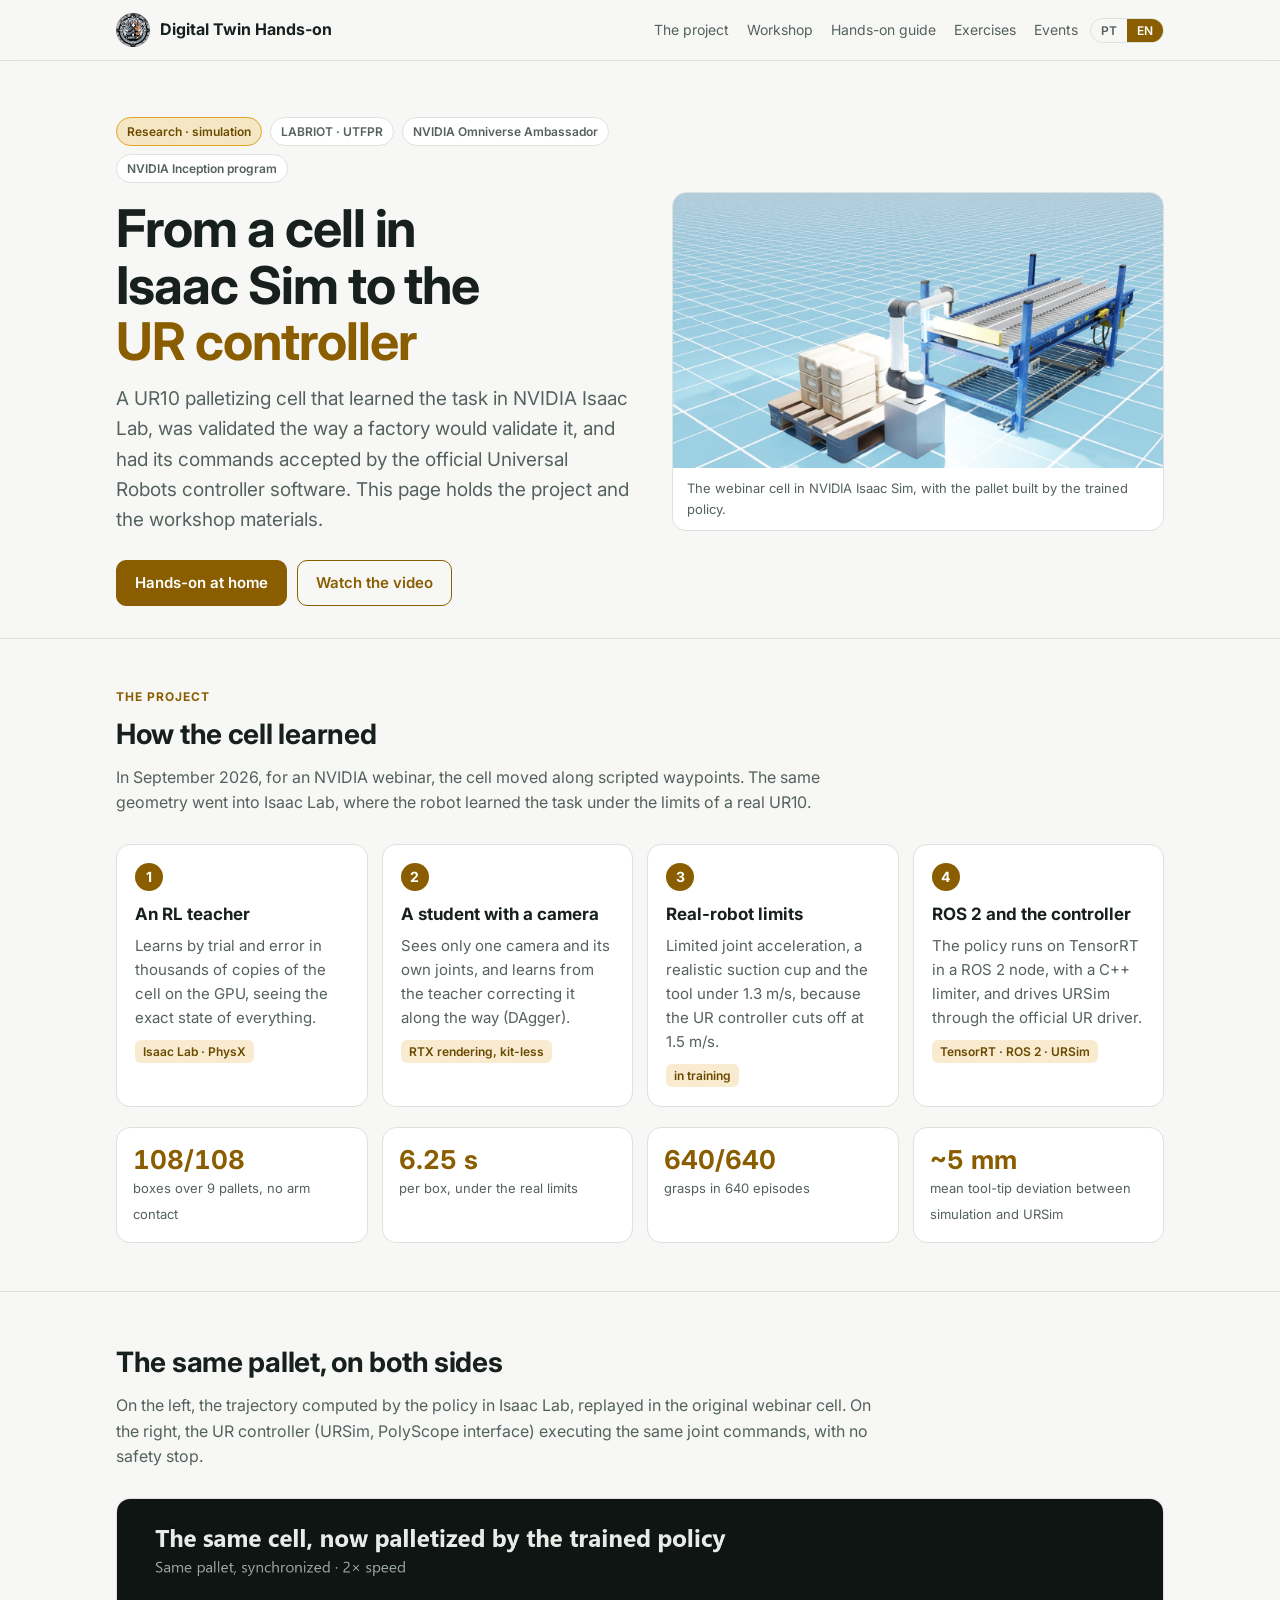
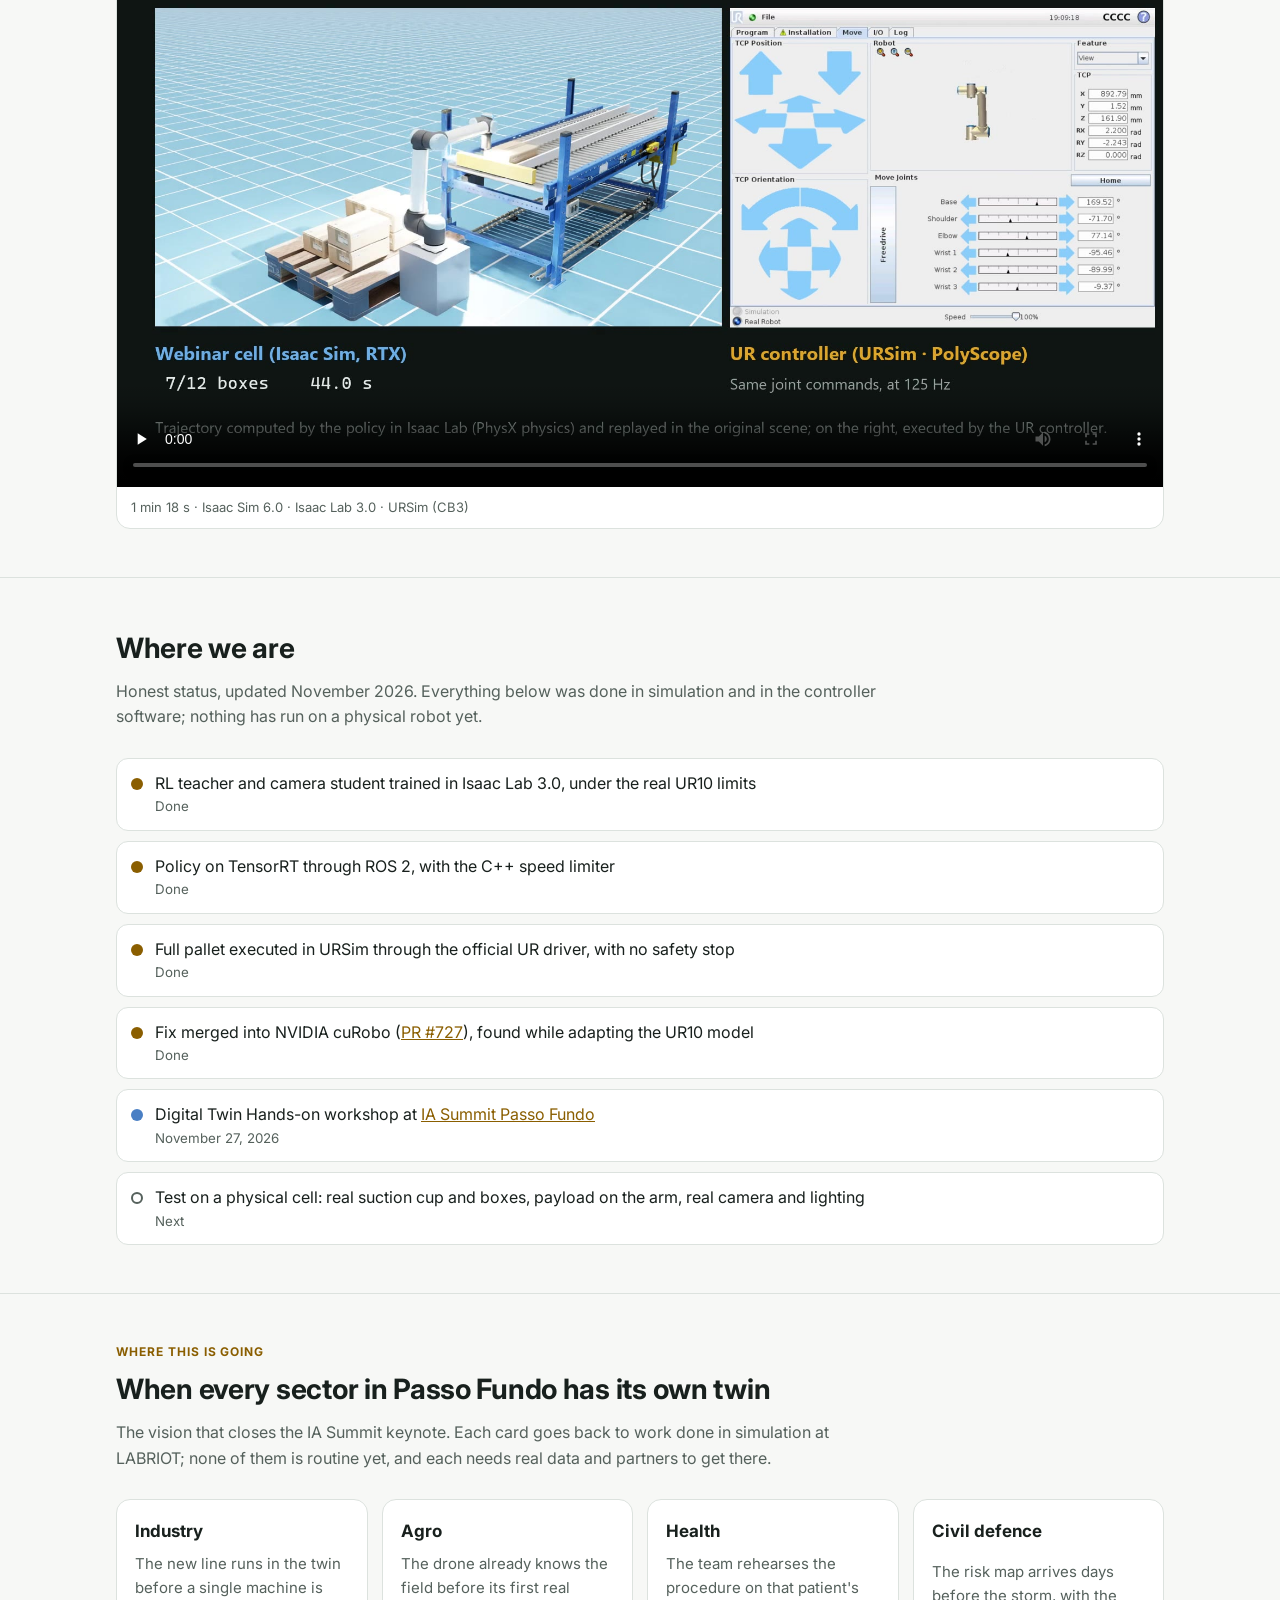
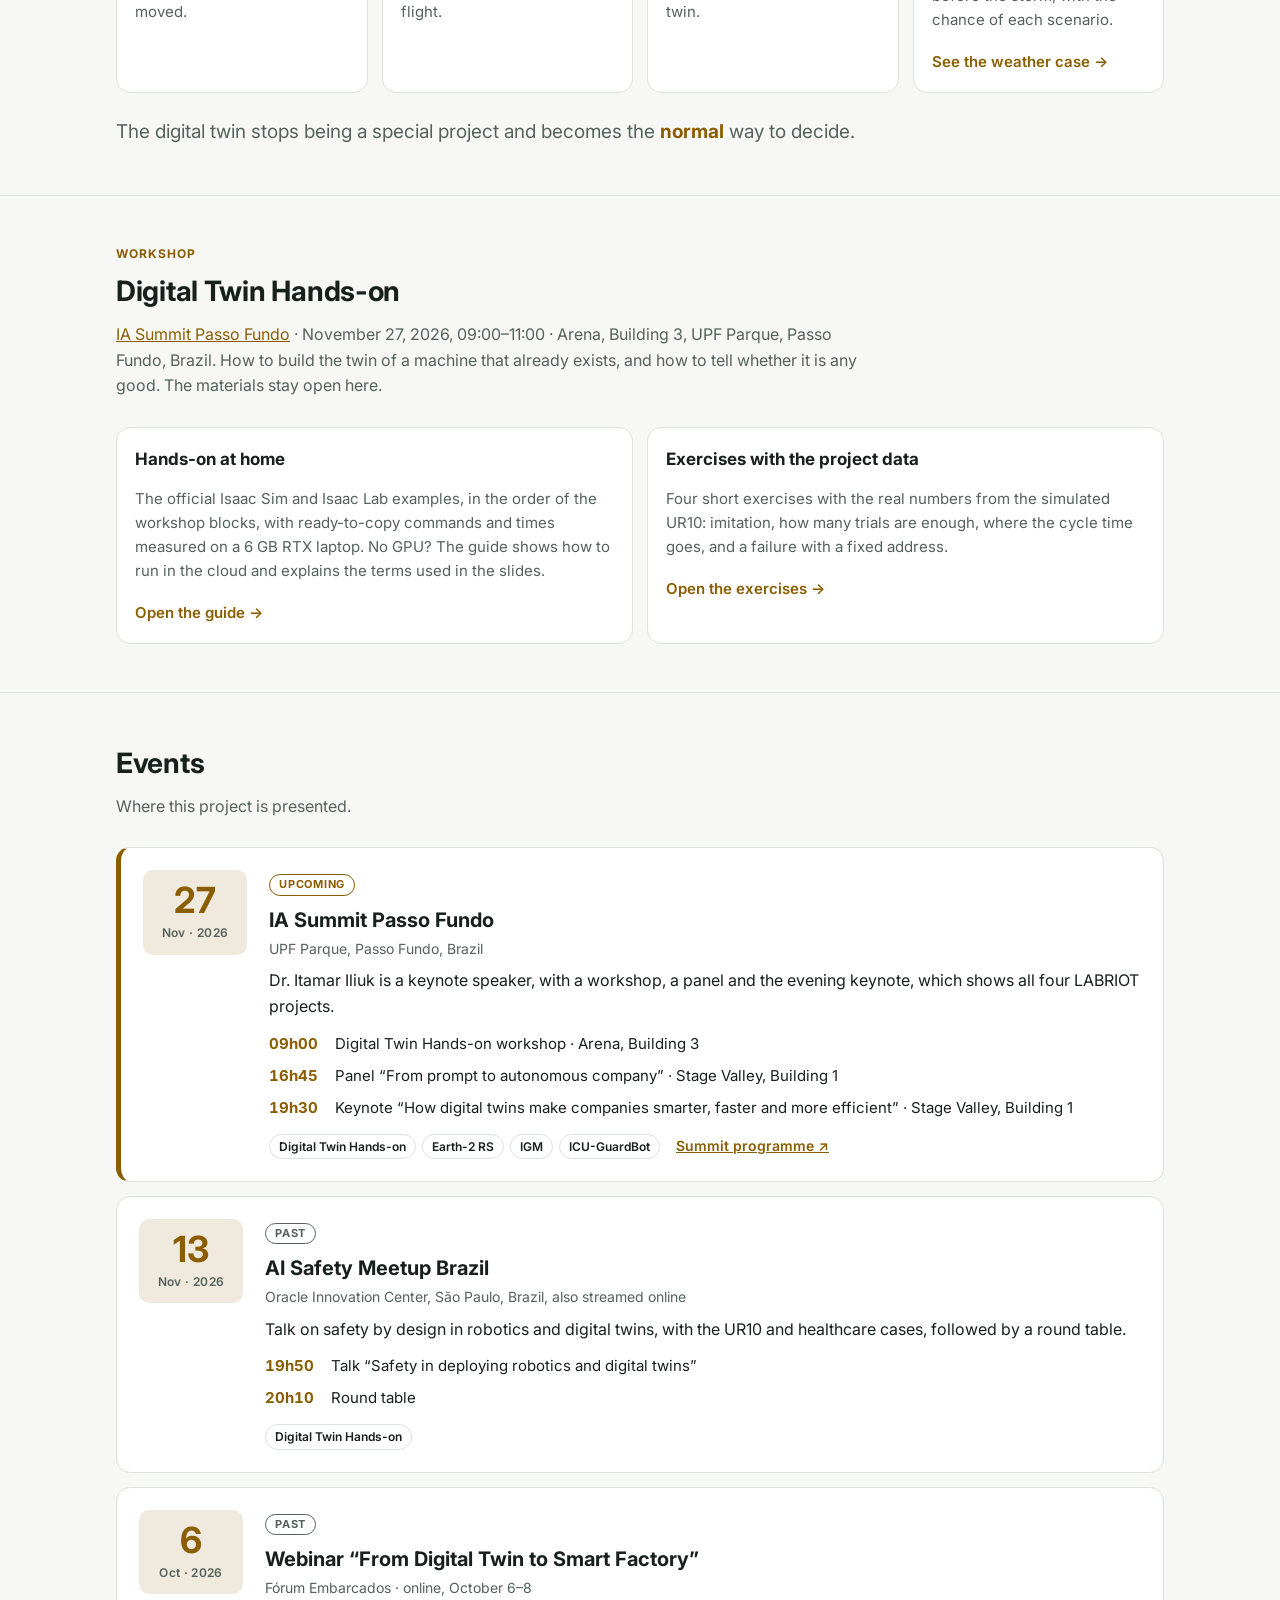
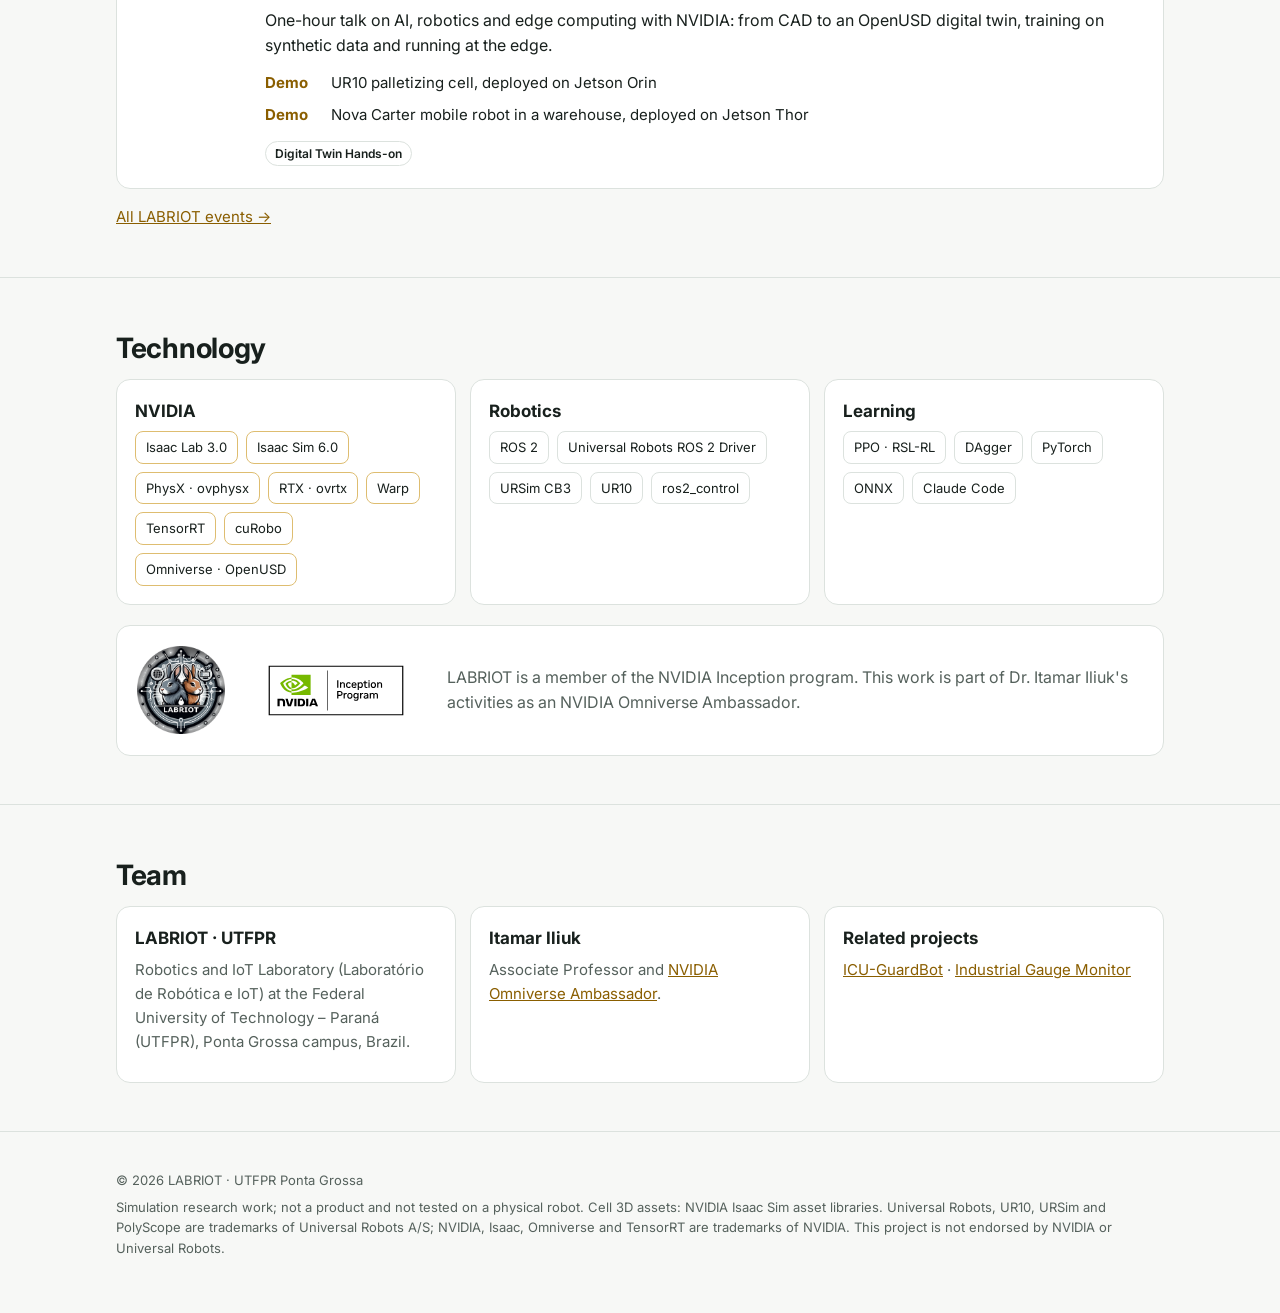
==== index.html @ 416b6664 "Eventos: webinar Fórum Embarcados (out) e AI Safety Meetup (13/11) no histórico Co-Authored-By: Clau" ====
<!doctype html>
<html lang="pt">
<head>
<meta charset="utf-8">
<meta name="viewport" content="width=device-width, initial-scale=1">
<title>Digital Twin Hands-on · LABRIOT</title>
<meta name="description" content="Digital Twin Hands-on: a UR10 palletizing cell that learned the task in NVIDIA Isaac Lab and was transferred to the Universal Robots controller (URSim). Workshop materials. LABRIOT, UTFPR, Brazil.">
<meta property="og:title" content="Digital Twin Hands-on · LABRIOT">
<meta property="og:description" content="From a cell in Isaac Sim to the UR controller: a palletizing policy trained in Isaac Lab, plus hands-on workshop materials.">
<meta property="og:image" content="assets/img/cell_isaac_sim.jpg">
<link rel="icon" href="assets/img/labriot-logo-64.png" type="image/png">
<link rel="preconnect" href="https://fonts.googleapis.com">
<link href="https://fonts.googleapis.com/css2?family=Inter:wght@400;500;600;700&family=JetBrains+Mono:wght@400;500&display=swap" rel="stylesheet">
<link rel="stylesheet" href="assets/site.css">
<script src="assets/site.js"></script>
</head>
<body>
<header class="top">
  <div class="wrap">
    <a class="brand" href="./"><img src="assets/img/labriot-logo-64.png" alt="">Digital Twin Hands-on</a>
    <nav class="links">
      <a href="#projeto"><span lang="pt">O projeto</span><span lang="en">The project</span></a>
      <a href="#workshop">Workshop</a>
      <a href="guia.html"><span lang="pt">Mão na massa</span><span lang="en">Hands-on guide</span></a>
      <a href="exercicios.html"><span lang="pt">Exercícios</span><span lang="en">Exercises</span></a>
      <a href="#eventos"><span lang="pt">Eventos</span><span lang="en">Events</span></a>
    </nav>
    <div class="lang" role="group" aria-label="Idioma / Language">
      <button type="button" data-set-lang="pt" aria-pressed="true">PT</button>
      <button type="button" data-set-lang="en" aria-pressed="false">EN</button>
    </div>
  </div>
</header>

<main>
<div class="hero"><div class="wrap grid">
  <div>
    <div class="badges">
      <span class="badge hl"><span lang="pt">Pesquisa · simulação</span><span lang="en">Research · simulation</span></span>
      <span class="badge">LABRIOT · UTFPR</span>
      <span class="badge">NVIDIA Omniverse Ambassador</span>
      <span class="badge">NVIDIA Inception program</span>
    </div>
    <h1><span lang="pt">Da célula no Isaac Sim ao <span class="hl">controlador da UR</span></span><span lang="en">From a cell in Isaac Sim to the <span class="hl">UR controller</span></span></h1>
    <p class="lede" lang="pt">Uma célula de paletização com um UR10 que aprendeu a tarefa no NVIDIA Isaac Lab, foi validada como uma fábrica validaria e teve os comandos aceitos pelo software oficial do controlador da Universal Robots. Aqui ficam o projeto e os materiais do workshop.</p>
    <p class="lede" lang="en">A UR10 palletizing cell that learned the task in NVIDIA Isaac Lab, was validated the way a factory would validate it, and had its commands accepted by the official Universal Robots controller software. This page holds the project and the workshop materials.</p>
    <div class="cta">
      <a class="btn primary" href="guia.html"><span lang="pt">Mão na massa em casa</span><span lang="en">Hands-on at home</span></a>
      <a class="btn ghost" href="#video"><span lang="pt">Ver o vídeo</span><span lang="en">Watch the video</span></a>
    </div>
  </div>
  <figure class="shot">
    <img src="assets/img/cell_isaac_sim.jpg" width="1280" height="720" alt="UR10 robot next to a roller conveyor, with a pallet of twelve stacked cardboard boxes, rendered in NVIDIA Isaac Sim">
    <figcaption><span lang="pt">A célula do webinar no NVIDIA Isaac Sim, com o palete montado pela política treinada.</span><span lang="en">The webinar cell in NVIDIA Isaac Sim, with the pallet built by the trained policy.</span></figcaption>
  </figure>
</div></div>

<section id="projeto"><div class="wrap">
  <p class="eyebrow"><span lang="pt">O projeto</span><span lang="en">The project</span></p>
  <h2><span lang="pt">Como a célula aprendeu</span><span lang="en">How the cell learned</span></h2>
  <p class="sub" lang="pt">Em setembro de 2026, para um webinar da NVIDIA, a célula se movia por pontos de passagem programados. A mesma geometria foi levada para o Isaac Lab, onde o robô passou a aprender a tarefa com os limites de um UR10 real.</p>
  <p class="sub" lang="en">In September 2026, for an NVIDIA webinar, the cell moved along scripted waypoints. The same geometry went into Isaac Lab, where the robot learned the task under the limits of a real UR10.</p>
  <div class="flow">
    <div class="step">
      <h3><span lang="pt">Um professor por reforço</span><span lang="en">An RL teacher</span></h3>
      <p lang="pt">Aprende por tentativa e erro em milhares de cópias da célula na GPU, vendo o estado exato de tudo.</p>
      <p lang="en">Learns by trial and error in thousands of copies of the cell on the GPU, seeing the exact state of everything.</p>
      <span class="where">Isaac Lab · PhysX</span>
    </div>
    <div class="step">
      <h3><span lang="pt">Um aluno com câmera</span><span lang="en">A student with a camera</span></h3>
      <p lang="pt">Vê só uma câmera e as próprias juntas, e aprende com o professor corrigindo-o no caminho (DAgger).</p>
      <p lang="en">Sees only one camera and its own joints, and learns from the teacher correcting it along the way (DAgger).</p>
      <span class="where"><span lang="pt">render RTX sem o Kit</span><span lang="en">RTX rendering, kit-less</span></span>
    </div>
    <div class="step">
      <h3><span lang="pt">Limites do robô real</span><span lang="en">Real-robot limits</span></h3>
      <p lang="pt">Aceleração das juntas limitada, ventosa realista e ferramenta abaixo de 1,3 m/s, porque o controlador da UR corta em 1,5 m/s.</p>
      <p lang="en">Limited joint acceleration, a realistic suction cup and the tool under 1.3 m/s, because the UR controller cuts off at 1.5 m/s.</p>
      <span class="where"><span lang="pt">no treino</span><span lang="en">in training</span></span>
    </div>
    <div class="step">
      <h3><span lang="pt">ROS 2 e o controlador</span><span lang="en">ROS 2 and the controller</span></h3>
      <p lang="pt">A política roda em TensorRT num nó ROS 2, com um limitador em C++, e comanda o URSim pelo driver oficial da UR.</p>
      <p lang="en">The policy runs on TensorRT in a ROS 2 node, with a C++ limiter, and drives URSim through the official UR driver.</p>
      <span class="where">TensorRT · ROS 2 · URSim</span>
    </div>
  </div>
  <div class="stats">
    <div class="stat"><b>108/108</b><span lang="pt">caixas em 9 paletes, sem contato do braço</span><span lang="en">boxes over 9 pallets, no arm contact</span></div>
    <div class="stat"><b><span lang="pt">6,25 s</span><span lang="en">6.25 s</span></b><span lang="pt">por caixa, com os limites reais</span><span lang="en">per box, under the real limits</span></div>
    <div class="stat"><b>640/640</b><span lang="pt">pegas em 640 episódios</span><span lang="en">grasps in 640 episodes</span></div>
    <div class="stat"><b>~5 mm</b><span lang="pt">desvio médio da ponta entre a simulação e o URSim</span><span lang="en">mean tool-tip deviation between simulation and URSim</span></div>
  </div>
</div></section>

<section id="video"><div class="wrap">
  <h2><span lang="pt">O mesmo palete, nos dois lados</span><span lang="en">The same pallet, on both sides</span></h2>
  <p class="sub" lang="pt">À esquerda, a trajetória calculada pela política no Isaac Lab, reproduzida na célula original do webinar. À direita, o controlador da UR (URSim, interface PolyScope) executando os mesmos comandos de junta, sem nenhuma parada de segurança.</p>
  <p class="sub" lang="en">On the left, the trajectory computed by the policy in Isaac Lab, replayed in the original webinar cell. On the right, the UR controller (URSim, PolyScope interface) executing the same joint commands, with no safety stop.</p>
  <figure class="shot" lang="pt">
    <video controls preload="none" playsinline poster="assets/img/poster_pt.jpg" width="1920" height="1080"><source src="assets/video/ur10_celula_ao_controlador_pt.mp4" type="video/mp4"></video>
    <figcaption>1 min 18 s · Isaac Sim 6.0 · Isaac Lab 3.0 · URSim (CB3)</figcaption>
  </figure>
  <figure class="shot" lang="en">
    <video controls preload="none" playsinline poster="assets/img/poster_en.jpg" width="1920" height="1080"><source src="assets/video/ur10_cell_to_controller_en.mp4" type="video/mp4"></video>
    <figcaption>1 min 18 s · Isaac Sim 6.0 · Isaac Lab 3.0 · URSim (CB3)</figcaption>
  </figure>
</div></section>

<section id="estado"><div class="wrap">
  <h2><span lang="pt">Onde estamos</span><span lang="en">Where we are</span></h2>
  <p class="sub" lang="pt">Estado real, atualizado em novembro de 2026. Tudo abaixo foi feito em simulação e no software do controlador; nada ainda rodou num robô físico.</p>
  <p class="sub" lang="en">Honest status, updated November 2026. Everything below was done in simulation and in the controller software; nothing has run on a physical robot yet.</p>
  <ul class="roadmap">
    <li class="done"><span class="dot"></span><div><span lang="pt">Professor por reforço e aluno com câmera treinados no Isaac Lab 3.0, com os limites do UR10 real</span><span lang="en">RL teacher and camera student trained in Isaac Lab 3.0, under the real UR10 limits</span><small lang="pt">Pronto</small><small lang="en">Done</small></div></li>
    <li class="done"><span class="dot"></span><div><span lang="pt">Política em TensorRT via ROS 2, com o limitador de velocidade em C++</span><span lang="en">Policy on TensorRT through ROS 2, with the C++ speed limiter</span><small lang="pt">Pronto</small><small lang="en">Done</small></div></li>
    <li class="done"><span class="dot"></span><div><span lang="pt">Palete inteiro executado no URSim pelo driver oficial da UR, sem parada de segurança</span><span lang="en">Full pallet executed in URSim through the official UR driver, with no safety stop</span><small lang="pt">Pronto</small><small lang="en">Done</small></div></li>
    <li class="done"><span class="dot"></span><div><span lang="pt">Correção aceita no NVIDIA cuRobo (<a href="https://github.com/NVlabs/curobo/pull/727">PR #727</a>), encontrada ao adaptar o modelo do UR10</span><span lang="en">Fix merged into NVIDIA cuRobo (<a href="https://github.com/NVlabs/curobo/pull/727">PR #727</a>), found while adapting the UR10 model</span><small lang="pt">Pronto</small><small lang="en">Done</small></div></li>
    <li class="doing"><span class="dot"></span><div><span lang="pt">Workshop Digital Twin Hands-on no <a href="https://iasummitpassofundo.com.br/programacao">IA Summit Passo Fundo</a></span><span lang="en">Digital Twin Hands-on workshop at <a href="https://iasummitpassofundo.com.br/programacao">IA Summit Passo Fundo</a></span><small lang="pt">27 de novembro de 2026</small><small lang="en">November 27, 2026</small></div></li>
    <li class="next"><span class="dot"></span><div><span lang="pt">Teste numa bancada física: ventosa e caixas reais, carga no braço, câmera e luz da célula</span><span lang="en">Test on a physical cell: real suction cup and boxes, payload on the arm, real camera and lighting</span><small lang="pt">Próximo</small><small lang="en">Next</small></div></li>
  </ul>
</div></section>

<section id="visao"><div class="wrap">
  <p class="eyebrow"><span lang="pt">Para onde isso vai</span><span lang="en">Where this is going</span></p>
  <h2><span lang="pt">Quando cada setor de Passo Fundo tiver o seu gêmeo</span><span lang="en">When every sector in Passo Fundo has its own twin</span></h2>
  <p class="sub" lang="pt">A visão que fecha a palestra do IA Summit. Cada cartão retoma um trabalho feito em simulação no LABRIOT; nenhum deles é rotina ainda, e cada um precisa de dados reais e de parceiros para chegar lá.</p>
  <p class="sub" lang="en">The vision that closes the IA Summit keynote. Each card goes back to work done in simulation at LABRIOT; none of them is routine yet, and each needs real data and partners to get there.</p>
  <div class="cards four">
    <div class="card"><h3><span lang="pt">Indústria</span><span lang="en">Industry</span></h3><p lang="pt">A linha nova roda no gêmeo antes de mudar uma máquina de lugar.</p><p lang="en">The new line runs in the twin before a single machine is moved.</p></div>
    <div class="card"><h3>Agro</h3><p lang="pt">O drone já conhece o talhão antes do primeiro voo de verdade.</p><p lang="en">The drone already knows the field before its first real flight.</p></div>
    <div class="card"><h3><span lang="pt">Saúde</span><span lang="en">Health</span></h3><p lang="pt">A equipe ensaia o procedimento no gêmeo daquele paciente.</p><p lang="en">The team rehearses the procedure on that patient's twin.</p></div>
    <a class="card" href="https://itamariliuk.github.io/earth2-rs-eventos-severos/"><h3><span lang="pt">Defesa Civil</span><span lang="en">Civil defence</span></h3><p lang="pt">O mapa de risco chega dias antes do temporal, com a chance de cada cenário.</p><p lang="en">The risk map arrives days before the storm, with the chance of each scenario.</p><span class="go"><span lang="pt">Ver o caso do clima →</span><span lang="en">See the weather case →</span></span></a>
  </div>
  <p class="lede" style="margin:24px 0 0" lang="pt">O gêmeo digital deixa de ser projeto especial e vira a forma <b style="color:var(--brand)">normal</b> de decidir.</p>
  <p class="lede" style="margin:24px 0 0" lang="en">The digital twin stops being a special project and becomes the <b style="color:var(--brand)">normal</b> way to decide.</p>
</div></section>

<section id="workshop"><div class="wrap">
  <p class="eyebrow">Workshop</p>
  <h2>Digital Twin Hands-on</h2>
  <p class="sub" lang="pt"><a href="https://iasummitpassofundo.com.br/programacao">IA Summit Passo Fundo</a> · 27 de novembro de 2026, 09h00–11h00 · Arena, Prédio 3, UPF Parque, Passo Fundo (RS). Como se constrói o gêmeo de uma máquina que já existe, e como saber se ele presta. Os materiais ficam abertos aqui.</p>
  <p class="sub" lang="en"><a href="https://iasummitpassofundo.com.br/programacao">IA Summit Passo Fundo</a> · November 27, 2026, 09:00–11:00 · Arena, Building 3, UPF Parque, Passo Fundo, Brazil. How to build the twin of a machine that already exists, and how to tell whether it is any good. The materials stay open here.</p>
  <div class="cards two">
    <a class="card" href="guia.html">
      <h3><span lang="pt">Mão na massa em casa</span><span lang="en">Hands-on at home</span></h3>
      <p lang="pt">Os exemplos oficiais do Isaac Sim e do Isaac Lab, na ordem dos blocos do workshop, com comandos prontos e tempos medidos numa RTX de 6 GB. Sem GPU? O guia mostra como rodar na nuvem e explica os termos que aparecem nos slides.</p>
      <p lang="en">The official Isaac Sim and Isaac Lab examples, in the order of the workshop blocks, with ready-to-copy commands and times measured on a 6 GB RTX laptop. No GPU? The guide shows how to run in the cloud and explains the terms used in the slides.</p>
      <span class="go"><span lang="pt">Abrir o guia →</span><span lang="en">Open the guide →</span></span>
    </a>
    <a class="card" href="exercicios.html">
      <h3><span lang="pt">Exercícios com os dados do projeto</span><span lang="en">Exercises with the project data</span></h3>
      <p lang="pt">Quatro exercícios curtos com os números reais do UR10 simulado: imitação, quantos ensaios bastam, onde vai o tempo do ciclo e uma falha com endereço fixo.</p>
      <p lang="en">Four short exercises with the real numbers from the simulated UR10: imitation, how many trials are enough, where the cycle time goes, and a failure with a fixed address.</p>
      <span class="go"><span lang="pt">Abrir os exercícios →</span><span lang="en">Open the exercises →</span></span>
    </a>
  </div>
</div></section>

<!-- eventos:inicio -->
<section id="eventos"><div class="wrap">
  <h2><span lang="pt">Eventos</span><span lang="en">Events</span></h2>
  <p class="sub" lang="pt">Onde este projeto é apresentado.</p><p class="sub" lang="en">Where this project is presented.</p>
  <ul class="eventos">
    <li class="ev proximo" id="ia-summit-pf-2026"><div class="data"><span class="d">27</span><span class="m" lang="pt">nov · 2026</span><span class="m" lang="en">Nov · 2026</span></div><div><span class="st"><span lang="pt">Próximo</span><span lang="en">Upcoming</span></span><h3><span lang="pt">IA Summit Passo Fundo</span><span lang="en">IA Summit Passo Fundo</span></h3><p class="local" lang="pt">UPF Parque, Passo Fundo (RS)</p><p class="local" lang="en">UPF Parque, Passo Fundo, Brazil</p><p class="resumo" lang="pt">A Dra. Itamar Iliuk é palestrante principal, com um workshop, um painel e a palestra da noite, que mostra os quatro projetos do LABRIOT.</p><p class="resumo" lang="en">Dr. Itamar Iliuk is a keynote speaker, with a workshop, a panel and the evening keynote, which shows all four LABRIOT projects.</p><ul class="itens"><li><span class="h">09h00</span><span lang="pt">Workshop Digital Twin Hands-on · Arena, Prédio 3</span><span lang="en">Digital Twin Hands-on workshop · Arena, Building 3</span></li><li><span class="h">16h45</span><span lang="pt">Painel “Do prompt à empresa autônoma” · Stage Valley, Prédio 1</span><span lang="en">Panel “From prompt to autonomous company” · Stage Valley, Building 1</span></li><li><span class="h">19h30</span><span lang="pt">Palestra principal “Como gêmeos digitais criam empresas mais inteligentes, rápidas e eficientes” · Stage Valley, Prédio 1</span><span lang="en">Keynote “How digital twins make companies smarter, faster and more efficient” · Stage Valley, Building 1</span></li></ul><div class="rodape"><span class="proj"><a href="https://itamariliuk.github.io/digital-twin-hands-on/">Digital Twin Hands-on</a><a href="https://itamariliuk.github.io/earth2-rs-eventos-severos/">Earth-2 RS</a><a href="https://itamariliuk.github.io/igm/">IGM</a><a href="https://itamariliuk.github.io/icu-guardbot/">ICU-GuardBot</a></span><a href="https://iasummitpassofundo.com.br/programacao"><span lang="pt">Programação do Summit</span><span lang="en">Summit programme</span> ↗</a></div></div></li>
    <li class="ev realizado" id="ai-safety-oracle-2026"><div class="data"><span class="d">13</span><span class="m" lang="pt">nov · 2026</span><span class="m" lang="en">Nov · 2026</span></div><div><span class="st"><span lang="pt">Realizado</span><span lang="en">Past</span></span><h3><span lang="pt">AI Safety Meetup Brazil</span><span lang="en">AI Safety Meetup Brazil</span></h3><p class="local" lang="pt">Oracle Innovation Center, São Paulo (SP), com transmissão online</p><p class="local" lang="en">Oracle Innovation Center, São Paulo, Brazil, also streamed online</p><p class="resumo" lang="pt">Palestra sobre segurança por construção em robótica e gêmeos digitais, com os casos do UR10 e da saúde, seguida de mesa-redonda.</p><p class="resumo" lang="en">Talk on safety by design in robotics and digital twins, with the UR10 and healthcare cases, followed by a round table.</p><ul class="itens"><li><span class="h">19h50</span><span lang="pt">Palestra “Segurança na implementação de robótica e digital twins”</span><span lang="en">Talk “Safety in deploying robotics and digital twins”</span></li><li><span class="h">20h10</span><span lang="pt">Mesa-redonda</span><span lang="en">Round table</span></li></ul><div class="rodape"><span class="proj"><a href="https://itamariliuk.github.io/digital-twin-hands-on/">Digital Twin Hands-on</a></span></div></div></li>
    <li class="ev realizado" id="webinar-embarcados-2026"><div class="data"><span class="d">6</span><span class="m" lang="pt">out · 2026</span><span class="m" lang="en">Oct · 2026</span></div><div><span class="st"><span lang="pt">Realizado</span><span lang="en">Past</span></span><h3><span lang="pt">Webinar “Do Gêmeo Digital à Fábrica Inteligente”</span><span lang="en">Webinar “From Digital Twin to Smart Factory”</span></h3><p class="local" lang="pt">Fórum Embarcados · online, de 6 a 8 de outubro</p><p class="local" lang="en">Fórum Embarcados · online, October 6–8</p><p class="resumo" lang="pt">Palestra de uma hora sobre IA, robótica e edge computing com NVIDIA: do CAD ao gêmeo digital em OpenUSD, treino com dados sintéticos e execução na borda.</p><p class="resumo" lang="en">One-hour talk on AI, robotics and edge computing with NVIDIA: from CAD to an OpenUSD digital twin, training on synthetic data and running at the edge.</p><ul class="itens"><li><span class="h">Demo</span><span lang="pt">Célula de paletização com UR10, fechando em Jetson Orin</span><span lang="en">UR10 palletizing cell, deployed on Jetson Orin</span></li><li><span class="h">Demo</span><span lang="pt">Robô móvel Nova Carter em armazém, fechando em Jetson Thor</span><span lang="en">Nova Carter mobile robot in a warehouse, deployed on Jetson Thor</span></li></ul><div class="rodape"><span class="proj"><a href="https://itamariliuk.github.io/digital-twin-hands-on/">Digital Twin Hands-on</a></span></div></div></li>
  </ul>
  <p class="eventos-todos"><a href="https://itamariliuk.github.io/#eventos"><span lang="pt">Todas as participações do LABRIOT →</span><span lang="en">All LABRIOT events →</span></a></p>
</div></section>
<!-- eventos:fim -->

<section id="tech"><div class="wrap">
  <h2><span lang="pt">Tecnologia</span><span lang="en">Technology</span></h2>
  <div class="cards">
    <div class="card">
      <h3>NVIDIA</h3>
      <div class="tags"><span class="tag nv">Isaac Lab 3.0</span><span class="tag nv">Isaac Sim 6.0</span><span class="tag nv">PhysX · ovphysx</span><span class="tag nv">RTX · ovrtx</span><span class="tag nv">Warp</span><span class="tag nv">TensorRT</span><span class="tag nv">cuRobo</span><span class="tag nv">Omniverse · OpenUSD</span></div>
    </div>
    <div class="card">
      <h3><span lang="pt">Robótica</span><span lang="en">Robotics</span></h3>
      <div class="tags"><span class="tag">ROS 2</span><span class="tag">Universal Robots ROS 2 Driver</span><span class="tag">URSim CB3</span><span class="tag">UR10</span><span class="tag">ros2_control</span></div>
    </div>
    <div class="card">
      <h3><span lang="pt">Aprendizado</span><span lang="en">Learning</span></h3>
      <div class="tags"><span class="tag">PPO · RSL-RL</span><span class="tag">DAgger</span><span class="tag">PyTorch</span><span class="tag">ONNX</span><span class="tag">Claude Code</span></div>
    </div>
  </div>
  <div class="inception" style="margin-top:20px">
    <div class="logo-box"><img src="assets/img/labriot-logo-512.png" width="512" height="512" alt="LABRIOT logo"></div>
    <div class="badge-box"><img src="assets/img/nvidia-inception-program-badge-rgb-for-screen.svg" width="501" height="217" alt="NVIDIA Inception Program"></div>
    <p lang="pt">O LABRIOT é membro do NVIDIA Inception program. Este trabalho faz parte das atividades da Dra. Itamar Iliuk como NVIDIA Omniverse Ambassador.</p>
    <p lang="en">LABRIOT is a member of the NVIDIA Inception program. This work is part of Dr. Itamar Iliuk's activities as an NVIDIA Omniverse Ambassador.</p>
  </div>
</div></section>

<section id="equipe"><div class="wrap">
  <h2><span lang="pt">Equipe</span><span lang="en">Team</span></h2>
  <div class="cards">
    <div class="card">
      <h3>LABRIOT · UTFPR</h3>
      <p lang="pt">Laboratório de Robótica e IoT da Universidade Tecnológica Federal do Paraná (UTFPR), câmpus Ponta Grossa.</p>
      <p lang="en">Robotics and IoT Laboratory (Laboratório de Robótica e IoT) at the Federal University of Technology – Paraná (UTFPR), Ponta Grossa campus, Brazil.</p>
    </div>
    <div class="card">
      <h3>Itamar Iliuk</h3>
      <p lang="pt">Professora Associada e <a href="https://developer.nvidia.com/omniverse/community#ix7qxf">NVIDIA Omniverse Ambassador</a>.</p>
      <p lang="en">Associate Professor and <a href="https://developer.nvidia.com/omniverse/community#ix7qxf">NVIDIA Omniverse Ambassador</a>.</p>
    </div>
    <div class="card">
      <h3><span lang="pt">Projetos relacionados</span><span lang="en">Related projects</span></h3>
      <p><a href="https://itamariliuk.github.io/icu-guardbot/">ICU-GuardBot</a> · <a href="https://itamariliuk.github.io/igm/">Industrial Gauge Monitor</a></p>
    </div>
  </div>
</div></section>
</main>

<footer><div class="wrap">
  <p>© 2026 LABRIOT · UTFPR Ponta Grossa</p>
  <p lang="pt">Trabalho de pesquisa em simulação; não é um produto nem foi testado num robô físico. Ativos 3D da célula: bibliotecas de ativos do NVIDIA Isaac Sim. Universal Robots, UR10, URSim e PolyScope são marcas da Universal Robots A/S; NVIDIA, Isaac, Omniverse e TensorRT são marcas da NVIDIA. Este projeto não é endossado pela NVIDIA nem pela Universal Robots.</p>
  <p lang="en">Simulation research work; not a product and not tested on a physical robot. Cell 3D assets: NVIDIA Isaac Sim asset libraries. Universal Robots, UR10, URSim and PolyScope are trademarks of Universal Robots A/S; NVIDIA, Isaac, Omniverse and TensorRT are trademarks of NVIDIA. This project is not endorsed by NVIDIA or Universal Robots.</p>
</div></footer>
</body>
</html>
---- assets/site.css ----
/* Digital Twin Hands-on · LABRIOT — mesmo sistema das páginas do ICU-GuardBot e do IGM, com a cor do workshop (âmbar). */
:root{
  --brand:#8A5E00; --brand-deep:#6B4900; --accent:#E0A526; --on-brand:#FFFFFF;
  --bg:#F7F8F6; --surface:#FFFFFF; --text:#18201D; --muted:#55615C; --line:#DCE2DE;
  --code-bg:#ECEFEC; --blue:#2A5A99; --blue-fill:#4A7FC4; --blue-soft:#DFE8F4; --gray-fill:#9AA6A0;
  --green:#2F7A4A; --red:#B4462E; --amber-fill:#E0A526; --amber-soft:#F6E7C4;
  --warn-bg:#FDEDE8; --warn-line:#E3A08F; --warn-text:#6B2414;
  --radius:14px; --maxw:1080px;
}
@media (prefers-color-scheme: dark){
  :root:not([data-theme="light"]){
    --bg:#111614; --surface:#1A211E; --text:#E6EBE8; --muted:#9AA8A2; --line:#2E3833;
    --brand:#E0A526; --brand-deep:#F0C35A; --accent:#F0C35A; --on-brand:#1B1606;
    --code-bg:#0C110F; --blue:#8FB5EA; --blue-fill:#5E8FD0; --blue-soft:#1F2C3D; --gray-fill:#6C7973;
    --green:#7CC495; --red:#E38B74; --amber-fill:#D89D22; --amber-soft:#3A2F17;
    --warn-bg:#3B211B; --warn-line:#8A4A3A; --warn-text:#F3C3B5; color-scheme:dark;
  }
}
:root[data-theme="dark"]{
  --bg:#111614; --surface:#1A211E; --text:#E6EBE8; --muted:#9AA8A2; --line:#2E3833;
  --brand:#E0A526; --brand-deep:#F0C35A; --accent:#F0C35A; --on-brand:#1B1606;
  --code-bg:#0C110F; --blue:#8FB5EA; --blue-fill:#5E8FD0; --blue-soft:#1F2C3D; --gray-fill:#6C7973;
  --green:#7CC495; --red:#E38B74; --amber-fill:#D89D22; --amber-soft:#3A2F17;
  --warn-bg:#3B211B; --warn-line:#8A4A3A; --warn-text:#F3C3B5; color-scheme:dark;
}
*{box-sizing:border-box}
html{scroll-behavior:smooth;scroll-padding-top:72px}
body{margin:0;background:var(--bg);color:var(--text);font:16px/1.6 Inter,system-ui,-apple-system,"Segoe UI",sans-serif}
img,video{max-width:100%;height:auto;display:block}
a{color:var(--brand)}
code,.mono{font-family:"JetBrains Mono",Consolas,ui-monospace,monospace}
code{font-size:.86em;background:var(--code-bg);padding:1px 5px;border-radius:4px;overflow-wrap:anywhere}
.wrap{max-width:var(--maxw);margin:0 auto;padding:0 16px}
html[lang="en"] [lang="pt"], html[lang="pt"] [lang="en"]{display:none!important}

header.top{position:sticky;top:0;z-index:10;background:color-mix(in srgb,var(--bg) 88%,transparent);backdrop-filter:blur(8px);border-bottom:1px solid var(--line)}
header.top .wrap{display:flex;align-items:center;gap:12px;height:60px}
.brand{display:flex;align-items:center;gap:10px;font-weight:700;text-decoration:none;color:var(--text);white-space:nowrap}
.brand img{width:34px;height:34px}
nav.links{margin-left:auto;display:flex;gap:18px;font-size:14px}
nav.links a{color:var(--muted);text-decoration:none}
nav.links a:hover,nav.links a[aria-current="page"]{color:var(--text)}
.lang{display:flex;border:1px solid var(--line);border-radius:999px;overflow:hidden;flex:none}
.lang button{border:0;background:transparent;color:var(--muted);padding:4px 10px;font:600 12px Inter,sans-serif;cursor:pointer}
.lang button[aria-pressed="true"]{background:var(--brand);color:var(--on-brand)}
@media (max-width:820px){nav.links{display:none}.lang{margin-left:auto}}
.subnav{display:none}
@media (max-width:820px){.subnav{display:flex;gap:8px;flex-wrap:wrap;padding:12px 0 0}
  .subnav a{font-size:14px;padding:5px 12px;border:1px solid var(--line);border-radius:999px;text-decoration:none;color:var(--text);background:var(--surface)}}

.hero{padding:56px 0 32px}
.hero .grid{display:grid;grid-template-columns:1.05fr 1fr;gap:40px;align-items:center}
@media (max-width:860px){.hero .grid{grid-template-columns:1fr}}
.badges{display:flex;flex-wrap:wrap;gap:8px;margin-bottom:18px}
.badge{font-size:12px;font-weight:600;padding:4px 10px;border-radius:999px;border:1px solid var(--line);color:var(--muted);background:var(--surface)}
.badge.hl{border-color:var(--accent);color:var(--brand-deep);background:var(--amber-soft)}
h1{font-size:clamp(34px,5vw,52px);line-height:1.08;margin:0 0 14px;letter-spacing:-.02em;text-wrap:balance}
h1 .hl{color:var(--brand)}
.lede{font-size:19px;color:var(--muted);margin:0 0 24px;max-width:62ch}
.cta{display:flex;flex-wrap:wrap;gap:10px}
.btn{display:inline-block;padding:10px 18px;border-radius:10px;font-weight:600;text-decoration:none;border:1px solid var(--brand);font-size:15px;cursor:pointer;font-family:inherit}
.btn.primary{background:var(--brand);color:var(--on-brand)}
.btn.ghost{color:var(--brand);background:transparent}
.shot{border-radius:var(--radius);overflow:hidden;border:1px solid var(--line);background:var(--surface);margin:0}
.shot figcaption{font-size:13px;color:var(--muted);padding:10px 14px}

section{padding:48px 0;border-top:1px solid var(--line)}
h2{font-size:28px;margin:0 0 8px;letter-spacing:-.01em;text-wrap:balance}
h3{text-wrap:balance}
.sub{color:var(--muted);margin:0 0 28px;max-width:760px}
.eyebrow{font-size:12px;font-weight:700;letter-spacing:.08em;text-transform:uppercase;color:var(--brand);margin:0 0 6px}

.flow{display:grid;grid-template-columns:repeat(4,1fr);gap:14px;counter-reset:s}
@media (max-width:900px){.flow{grid-template-columns:1fr 1fr}}
@media (max-width:520px){.flow{grid-template-columns:1fr}}
.step{background:var(--surface);border:1px solid var(--line);border-radius:var(--radius);padding:18px}
.step::before{counter-increment:s;content:counter(s);display:inline-grid;place-items:center;width:28px;height:28px;border-radius:50%;background:var(--brand);color:var(--on-brand);font-weight:700;font-size:14px;margin-bottom:10px}
.step h3{margin:0 0 6px;font-size:17px}
.step p{margin:0;color:var(--muted);font-size:15px}
.where{display:inline-block;margin-top:10px;font-size:12px;font-weight:600;color:var(--brand-deep);background:color-mix(in srgb,var(--accent) 22%,transparent);padding:2px 8px;border-radius:6px}

.cards{display:grid;grid-template-columns:repeat(3,1fr);gap:14px}
.cards.two{grid-template-columns:repeat(2,1fr)}
.cards.four{grid-template-columns:repeat(4,1fr)}
@media (max-width:960px){.cards.four{grid-template-columns:repeat(2,1fr)}}
@media (max-width:860px){.cards,.cards.two{grid-template-columns:1fr}}
@media (max-width:520px){.cards.four{grid-template-columns:1fr}}
.card{background:var(--surface);border:1px solid var(--line);border-radius:var(--radius);padding:18px;min-width:0}
.card h3{margin:0 0 6px;font-size:17px}
.card p,.card li{color:var(--muted);font-size:15px}
.card p{margin:0 0 10px}
.card ul{margin:0;padding-left:18px}
a.card{text-decoration:none;color:inherit;display:grid;gap:8px;align-content:start;transition:border-color .15s}
a.card:hover{border-color:var(--brand)}
a.card .go{color:var(--brand);font-weight:600;font-size:15px}

.stats{display:grid;grid-template-columns:repeat(4,1fr);gap:14px;margin-top:20px}
@media (max-width:760px){.stats{grid-template-columns:1fr 1fr}}
.stat{background:var(--surface);border:1px solid var(--line);border-radius:var(--radius);padding:16px}
.stat b{display:block;font-size:26px;color:var(--brand);line-height:1.2;font-variant-numeric:tabular-nums}
.stat span{font-size:13px;color:var(--muted)}
.stat b span{font-size:inherit;color:inherit}

.roadmap{list-style:none;margin:0;padding:0;display:grid;gap:10px}
.roadmap li{display:flex;gap:12px;align-items:flex-start;background:var(--surface);border:1px solid var(--line);border-radius:12px;padding:12px 14px}
.dot{flex:none;width:12px;height:12px;border-radius:50%;margin-top:7px}
.done .dot{background:var(--brand)} .doing .dot{background:var(--blue-fill)} .next .dot{background:transparent;border:2px solid var(--muted)}
.roadmap small{display:block;color:var(--muted)}

.tags{display:flex;flex-wrap:wrap;gap:8px}
.tag{font-size:13px;padding:5px 10px;border-radius:8px;background:var(--surface);border:1px solid var(--line)}
.tag.nv{border-color:color-mix(in srgb,var(--accent) 60%,var(--line))}

.notice{background:var(--warn-bg);border:1px solid var(--warn-line);color:var(--warn-text);border-radius:var(--radius);padding:18px}
.notice h3{margin:0 0 6px}
.notice p{margin:0 0 8px}

footer{padding:32px 0 48px;border-top:1px solid var(--line);color:var(--muted);font-size:13px}
footer p{margin:6px 0}
.inception{display:flex;flex-wrap:wrap;align-items:center;gap:24px;background:var(--surface);border:1px solid var(--line);border-radius:var(--radius);padding:20px}
.inception .badge-box{flex:none;padding:12px;background:#fff;border-radius:8px}
.inception .badge-box img{width:150px}
.inception .logo-box img{width:88px;height:88px}
.inception p{margin:0;color:var(--muted);flex:1;min-width:220px}

/* comandos copiáveis */
.cmd{position:relative;background:var(--code-bg);border-radius:8px;padding:10px 74px 10px 12px;font:13px/1.55 "JetBrains Mono",Consolas,ui-monospace,monospace;color:var(--text);overflow-x:auto;white-space:pre}
.copiar{position:absolute;top:6px;right:6px;font:600 12px Inter,sans-serif;background:var(--surface);color:var(--text);border:1px solid var(--line);border-radius:6px;padding:3px 8px;cursor:pointer}
button:focus-visible,input:focus-visible,a:focus-visible{outline:2px solid var(--accent);outline-offset:2px}
[hidden]{display:none!important}

/* eventos:inicio */
.eventos{list-style:none;margin:0;padding:0;display:grid;gap:14px}
.ev{display:grid;grid-template-columns:104px 1fr;gap:22px;background:var(--surface);border:1px solid var(--line);border-radius:var(--radius);padding:22px}
.ev.proximo{border-left:5px solid var(--brand)}
.ev .data{display:flex;flex-direction:column;align-items:center;justify-content:center;background:color-mix(in srgb,var(--brand) 13%,transparent);border-radius:10px;padding:12px 6px;align-self:start;text-align:center}
.ev .d{font-size:36px;font-weight:700;line-height:1;color:var(--brand)}
.ev .m{font-size:12px;font-weight:600;color:var(--muted);margin-top:5px;letter-spacing:.03em}
.ev .st{display:inline-block;font-size:11px;font-weight:700;letter-spacing:.07em;text-transform:uppercase;color:var(--brand);border:1px solid currentColor;border-radius:999px;padding:1px 9px;margin-bottom:8px}
.ev.realizado .st{color:var(--muted)}
.ev h3{margin:0 0 2px;font-size:20px}
.ev .local{margin:0 0 8px;color:var(--muted);font-size:14px}
.ev .resumo{margin:0 0 12px}
.ev .itens{list-style:none;margin:0 0 14px;padding:0;display:grid;gap:8px}
.ev .itens li{display:grid;grid-template-columns:56px 1fr;gap:10px;font-size:15px}
.ev .itens .h{font-weight:700;font-variant-numeric:tabular-nums;color:var(--brand)}
.ev .rodape{display:flex;flex-wrap:wrap;gap:8px 16px;align-items:center;font-size:14px}
.ev .proj{display:flex;flex-wrap:wrap;gap:6px}
.ev .proj a{font-size:12px;font-weight:600;padding:2px 9px;border-radius:999px;border:1px solid var(--line);text-decoration:none;color:var(--text)}
.ev .rodape>a{font-weight:600}
.eventos-todos{margin:16px 0 0;font-size:15px}
@media (max-width:600px){.ev{grid-template-columns:1fr;gap:12px;padding:18px}.ev .data{flex-direction:row;gap:8px;align-items:baseline;justify-self:start;padding:8px 14px}.ev .d{font-size:28px}.ev .itens li{grid-template-columns:1fr;gap:0}}
/* eventos:fim */
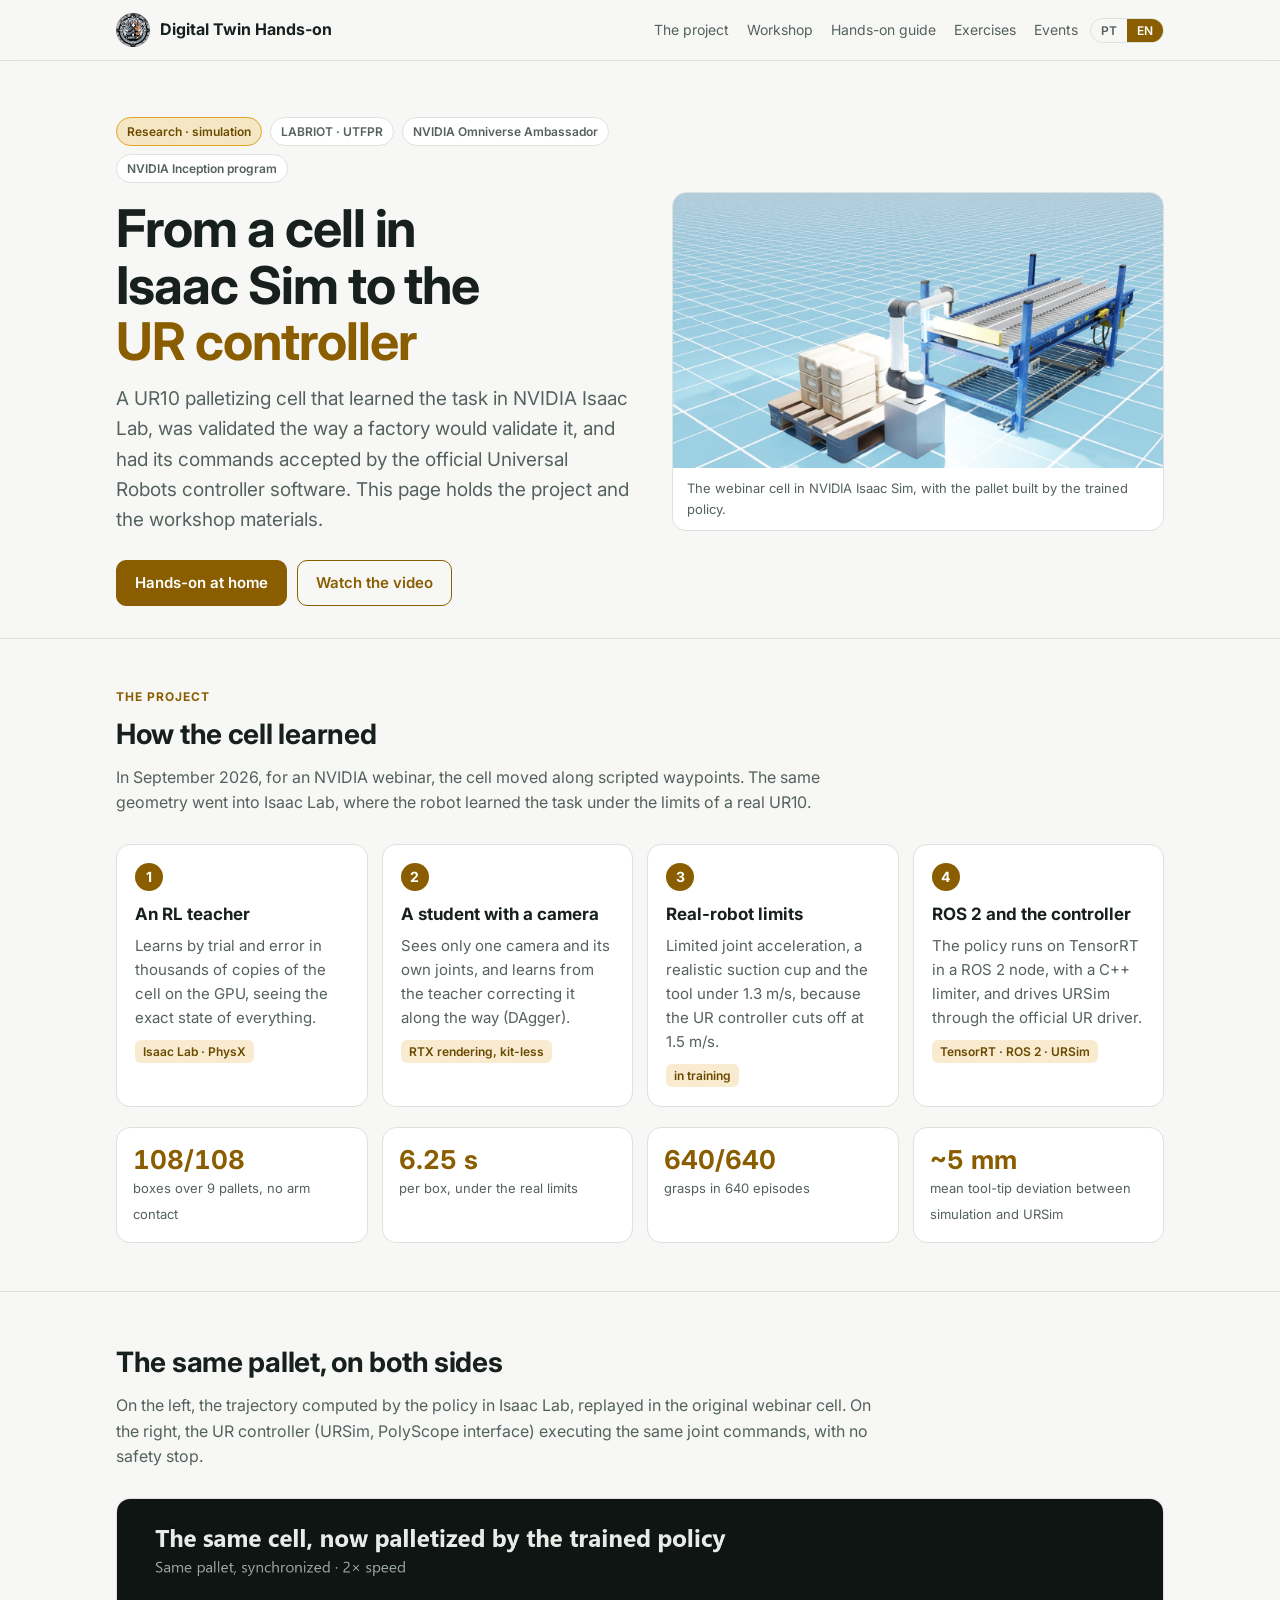
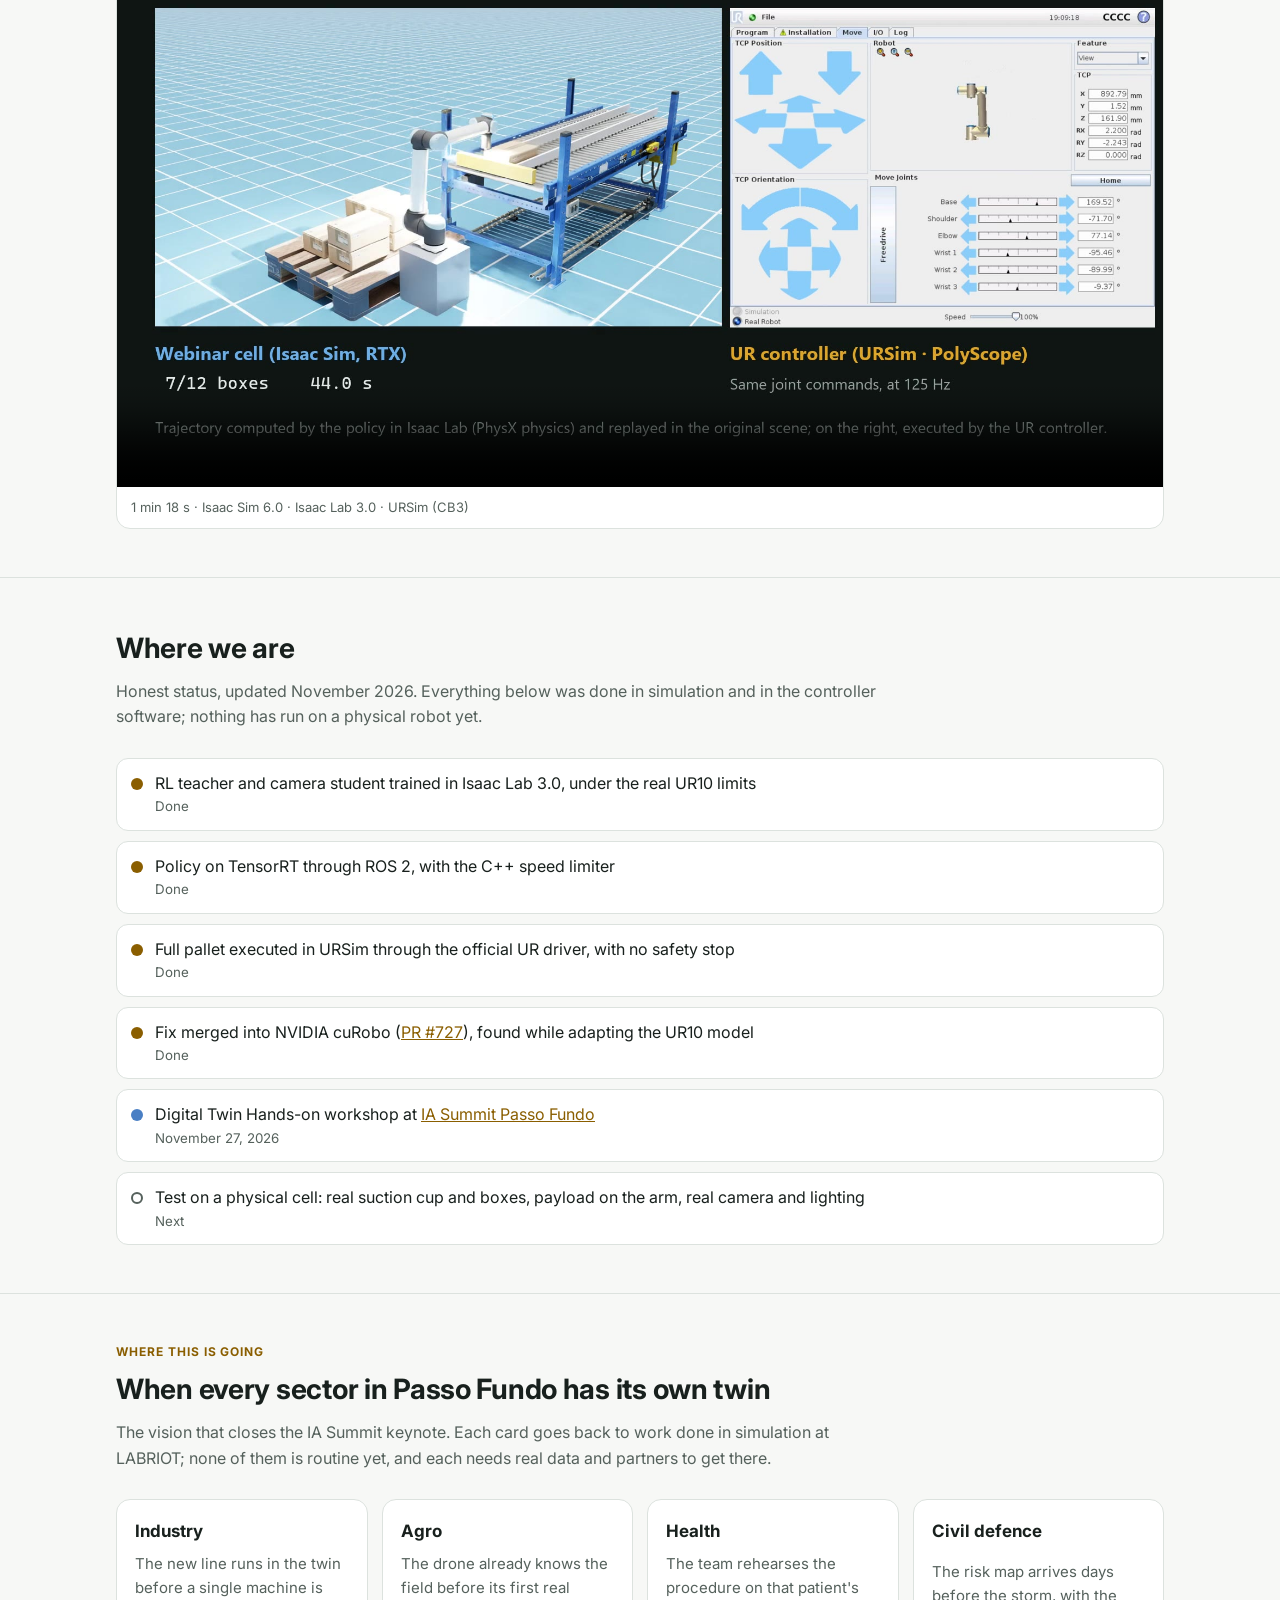
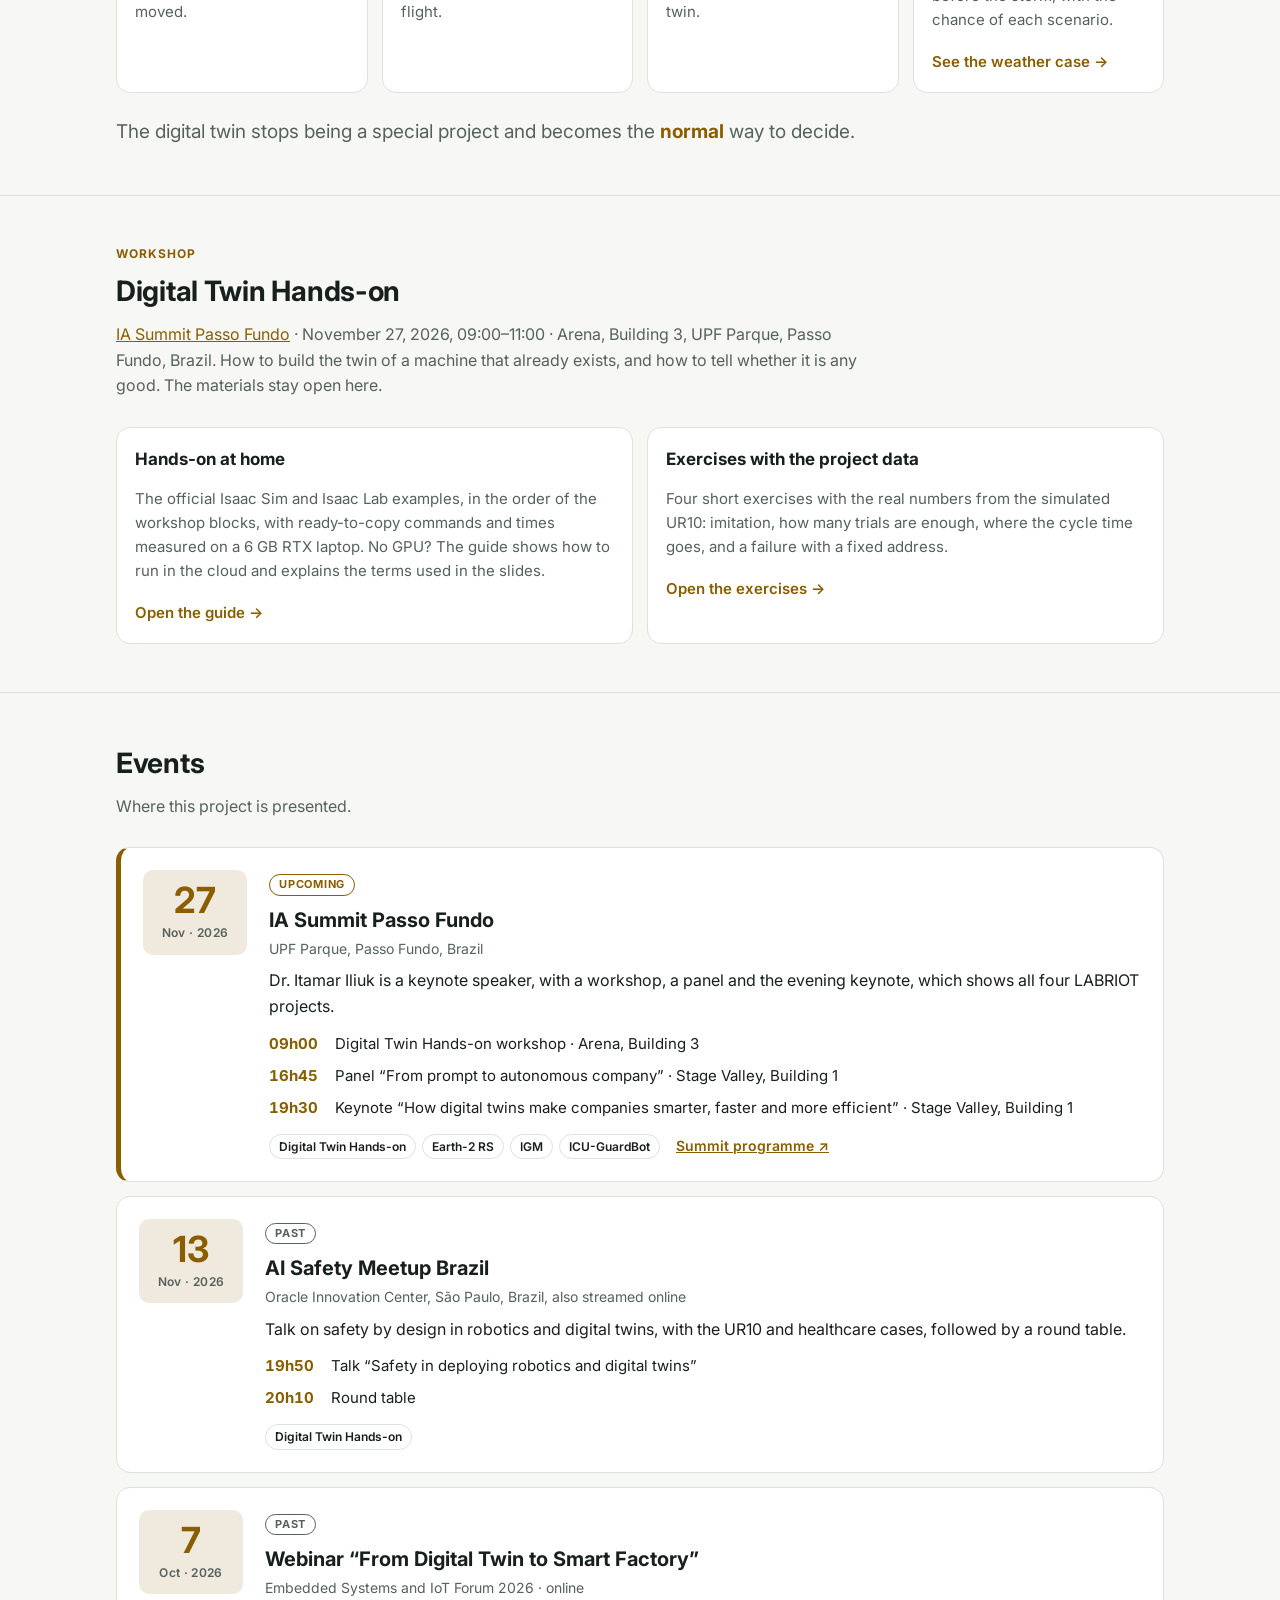
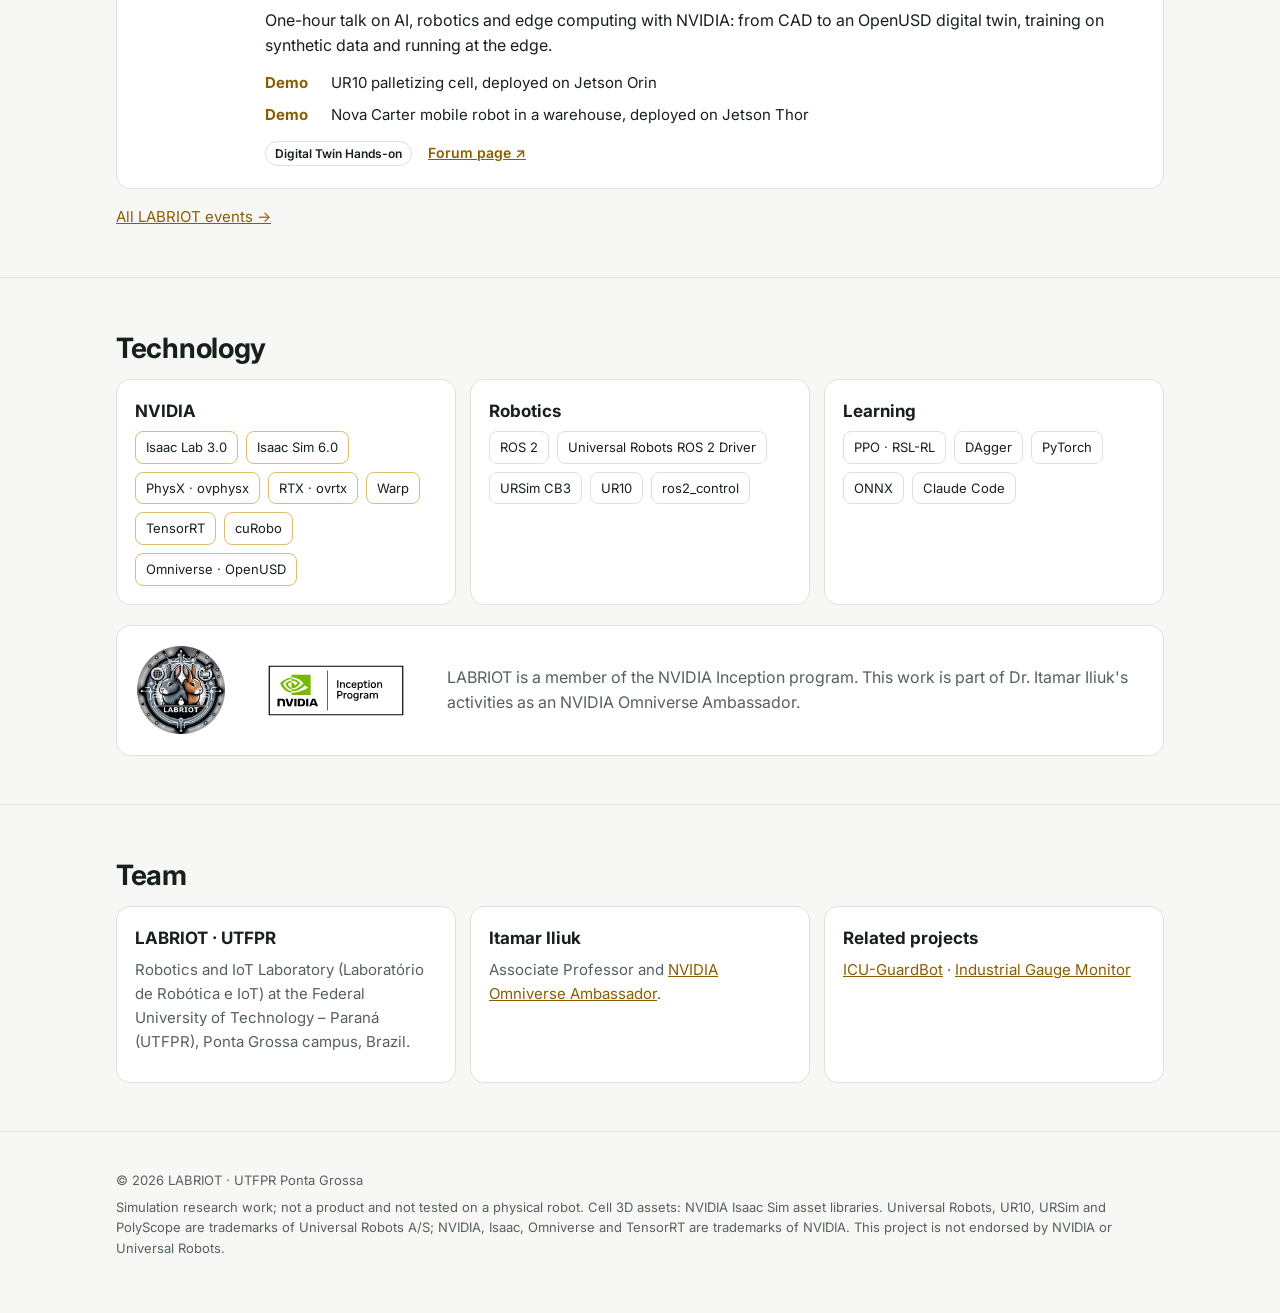
==== commit c214af50: "Eventos: webinar do Fórum Embarcados em 07/10, com link Co-Authored-By: Claude Opus 5.5 <noreply@ant" ====
--- a/index.html
+++ b/index.html
@@ -165,7 +165,7 @@
   <ul class="eventos">
     <li class="ev proximo" id="ia-summit-pf-2026"><div class="data"><span class="d">27</span><span class="m" lang="pt">nov · 2026</span><span class="m" lang="en">Nov · 2026</span></div><div><span class="st"><span lang="pt">Próximo</span><span lang="en">Upcoming</span></span><h3><span lang="pt">IA Summit Passo Fundo</span><span lang="en">IA Summit Passo Fundo</span></h3><p class="local" lang="pt">UPF Parque, Passo Fundo (RS)</p><p class="local" lang="en">UPF Parque, Passo Fundo, Brazil</p><p class="resumo" lang="pt">A Dra. Itamar Iliuk é palestrante principal, com um workshop, um painel e a palestra da noite, que mostra os quatro projetos do LABRIOT.</p><p class="resumo" lang="en">Dr. Itamar Iliuk is a keynote speaker, with a workshop, a panel and the evening keynote, which shows all four LABRIOT projects.</p><ul class="itens"><li><span class="h">09h00</span><span lang="pt">Workshop Digital Twin Hands-on · Arena, Prédio 3</span><span lang="en">Digital Twin Hands-on workshop · Arena, Building 3</span></li><li><span class="h">16h45</span><span lang="pt">Painel “Do prompt à empresa autônoma” · Stage Valley, Prédio 1</span><span lang="en">Panel “From prompt to autonomous company” · Stage Valley, Building 1</span></li><li><span class="h">19h30</span><span lang="pt">Palestra principal “Como gêmeos digitais criam empresas mais inteligentes, rápidas e eficientes” · Stage Valley, Prédio 1</span><span lang="en">Keynote “How digital twins make companies smarter, faster and more efficient” · Stage Valley, Building 1</span></li></ul><div class="rodape"><span class="proj"><a href="https://itamariliuk.github.io/digital-twin-hands-on/">Digital Twin Hands-on</a><a href="https://itamariliuk.github.io/earth2-rs-eventos-severos/">Earth-2 RS</a><a href="https://itamariliuk.github.io/igm/">IGM</a><a href="https://itamariliuk.github.io/icu-guardbot/">ICU-GuardBot</a></span><a href="https://iasummitpassofundo.com.br/programacao"><span lang="pt">Programação do Summit</span><span lang="en">Summit programme</span> ↗</a></div></div></li>
     <li class="ev realizado" id="ai-safety-oracle-2026"><div class="data"><span class="d">13</span><span class="m" lang="pt">nov · 2026</span><span class="m" lang="en">Nov · 2026</span></div><div><span class="st"><span lang="pt">Realizado</span><span lang="en">Past</span></span><h3><span lang="pt">AI Safety Meetup Brazil</span><span lang="en">AI Safety Meetup Brazil</span></h3><p class="local" lang="pt">Oracle Innovation Center, São Paulo (SP), com transmissão online</p><p class="local" lang="en">Oracle Innovation Center, São Paulo, Brazil, also streamed online</p><p class="resumo" lang="pt">Palestra sobre segurança por construção em robótica e gêmeos digitais, com os casos do UR10 e da saúde, seguida de mesa-redonda.</p><p class="resumo" lang="en">Talk on safety by design in robotics and digital twins, with the UR10 and healthcare cases, followed by a round table.</p><ul class="itens"><li><span class="h">19h50</span><span lang="pt">Palestra “Segurança na implementação de robótica e digital twins”</span><span lang="en">Talk “Safety in deploying robotics and digital twins”</span></li><li><span class="h">20h10</span><span lang="pt">Mesa-redonda</span><span lang="en">Round table</span></li></ul><div class="rodape"><span class="proj"><a href="https://itamariliuk.github.io/digital-twin-hands-on/">Digital Twin Hands-on</a></span></div></div></li>
-    <li class="ev realizado" id="webinar-embarcados-2026"><div class="data"><span class="d">6</span><span class="m" lang="pt">out · 2026</span><span class="m" lang="en">Oct · 2026</span></div><div><span class="st"><span lang="pt">Realizado</span><span lang="en">Past</span></span><h3><span lang="pt">Webinar “Do Gêmeo Digital à Fábrica Inteligente”</span><span lang="en">Webinar “From Digital Twin to Smart Factory”</span></h3><p class="local" lang="pt">Fórum Embarcados · online, de 6 a 8 de outubro</p><p class="local" lang="en">Fórum Embarcados · online, October 6–8</p><p class="resumo" lang="pt">Palestra de uma hora sobre IA, robótica e edge computing com NVIDIA: do CAD ao gêmeo digital em OpenUSD, treino com dados sintéticos e execução na borda.</p><p class="resumo" lang="en">One-hour talk on AI, robotics and edge computing with NVIDIA: from CAD to an OpenUSD digital twin, training on synthetic data and running at the edge.</p><ul class="itens"><li><span class="h">Demo</span><span lang="pt">Célula de paletização com UR10, fechando em Jetson Orin</span><span lang="en">UR10 palletizing cell, deployed on Jetson Orin</span></li><li><span class="h">Demo</span><span lang="pt">Robô móvel Nova Carter em armazém, fechando em Jetson Thor</span><span lang="en">Nova Carter mobile robot in a warehouse, deployed on Jetson Thor</span></li></ul><div class="rodape"><span class="proj"><a href="https://itamariliuk.github.io/digital-twin-hands-on/">Digital Twin Hands-on</a></span></div></div></li>
+    <li class="ev realizado" id="webinar-embarcados-2026"><div class="data"><span class="d">7</span><span class="m" lang="pt">out · 2026</span><span class="m" lang="en">Oct · 2026</span></div><div><span class="st"><span lang="pt">Realizado</span><span lang="en">Past</span></span><h3><span lang="pt">Webinar “Do Gêmeo Digital à Fábrica Inteligente”</span><span lang="en">Webinar “From Digital Twin to Smart Factory”</span></h3><p class="local" lang="pt">Fórum Sistemas Embarcados e IoT 2026 · online</p><p class="local" lang="en">Embedded Systems and IoT Forum 2026 · online</p><p class="resumo" lang="pt">Palestra de uma hora sobre IA, robótica e edge computing com NVIDIA: do CAD ao gêmeo digital em OpenUSD, treino com dados sintéticos e execução na borda.</p><p class="resumo" lang="en">One-hour talk on AI, robotics and edge computing with NVIDIA: from CAD to an OpenUSD digital twin, training on synthetic data and running at the edge.</p><ul class="itens"><li><span class="h">Demo</span><span lang="pt">Célula de paletização com UR10, fechando em Jetson Orin</span><span lang="en">UR10 palletizing cell, deployed on Jetson Orin</span></li><li><span class="h">Demo</span><span lang="pt">Robô móvel Nova Carter em armazém, fechando em Jetson Thor</span><span lang="en">Nova Carter mobile robot in a warehouse, deployed on Jetson Thor</span></li></ul><div class="rodape"><span class="proj"><a href="https://itamariliuk.github.io/digital-twin-hands-on/">Digital Twin Hands-on</a></span><a href="https://embarcados.com.br/forum-sistemas-embarcados-e-iot-2026/"><span lang="pt">Página do Fórum</span><span lang="en">Forum page</span> ↗</a></div></div></li>
   </ul>
   <p class="eventos-todos"><a href="https://itamariliuk.github.io/#eventos"><span lang="pt">Todas as participações do LABRIOT →</span><span lang="en">All LABRIOT events →</span></a></p>
 </div></section>
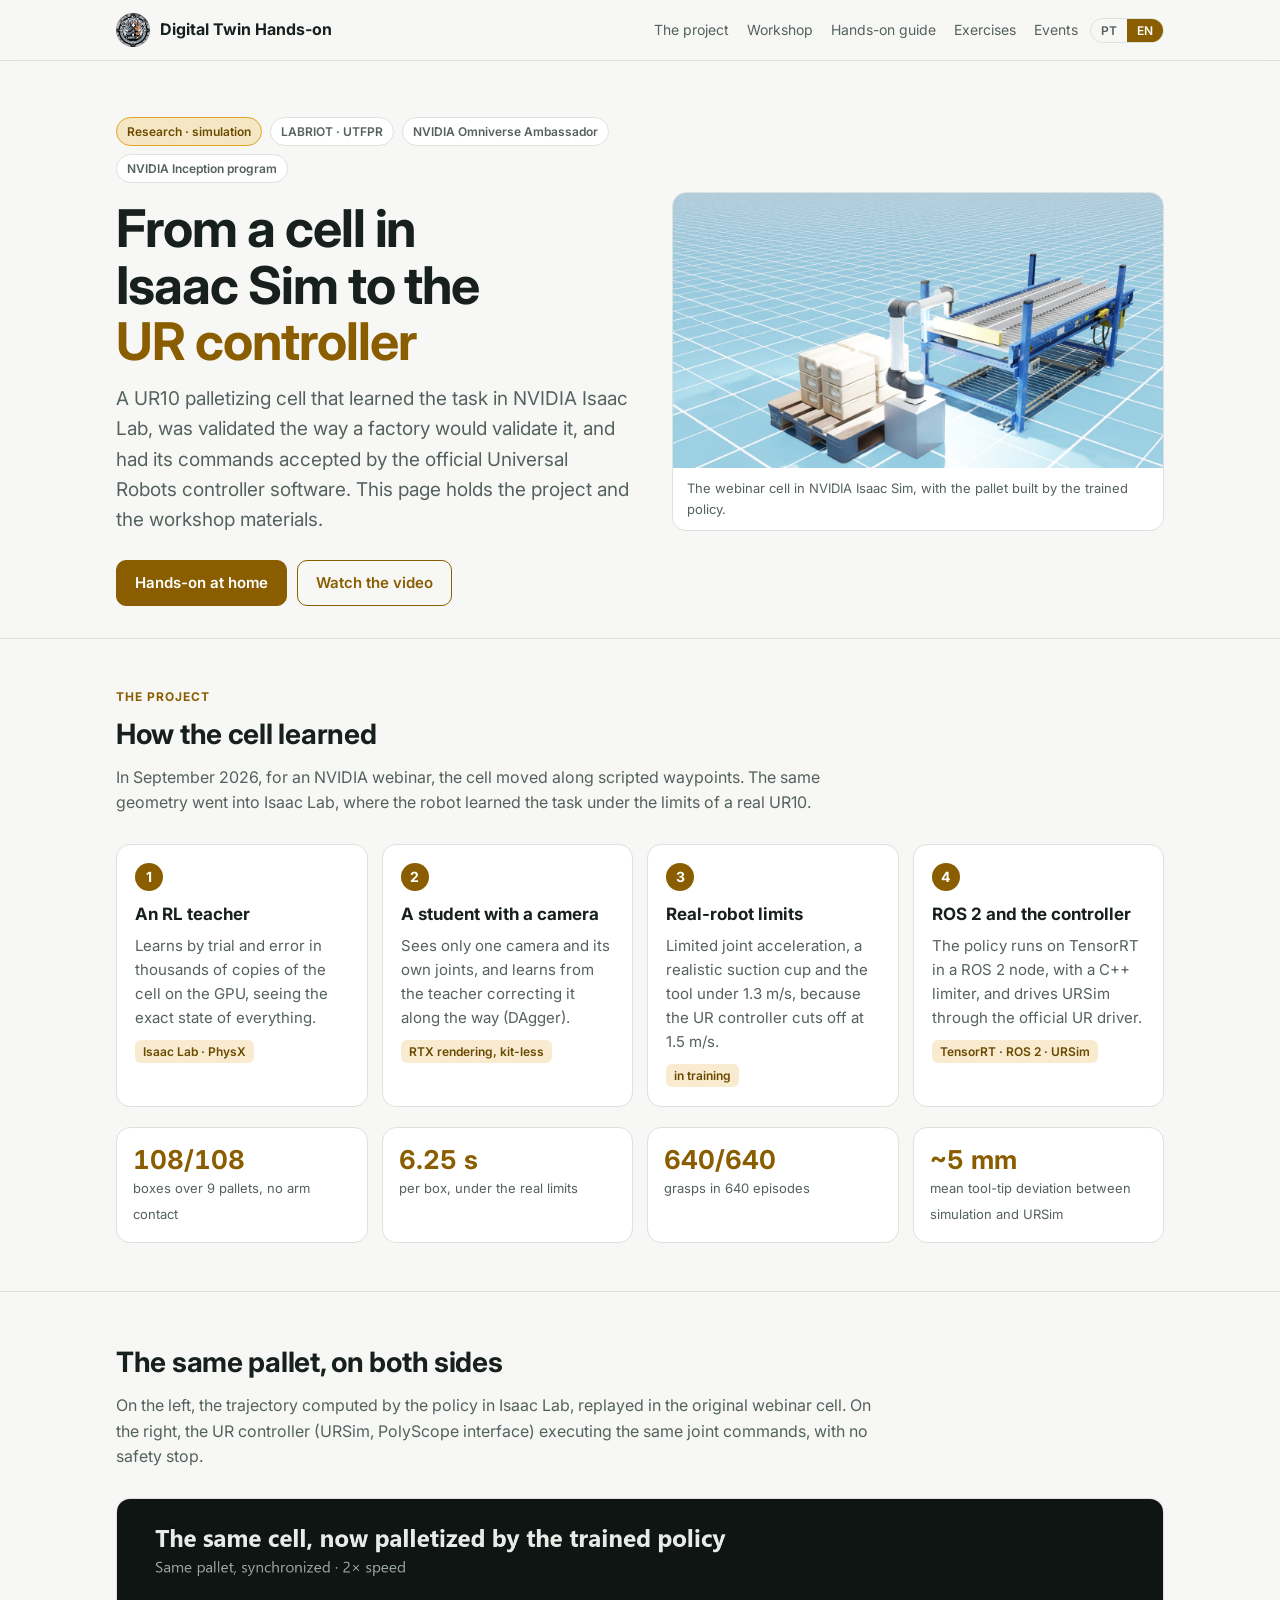
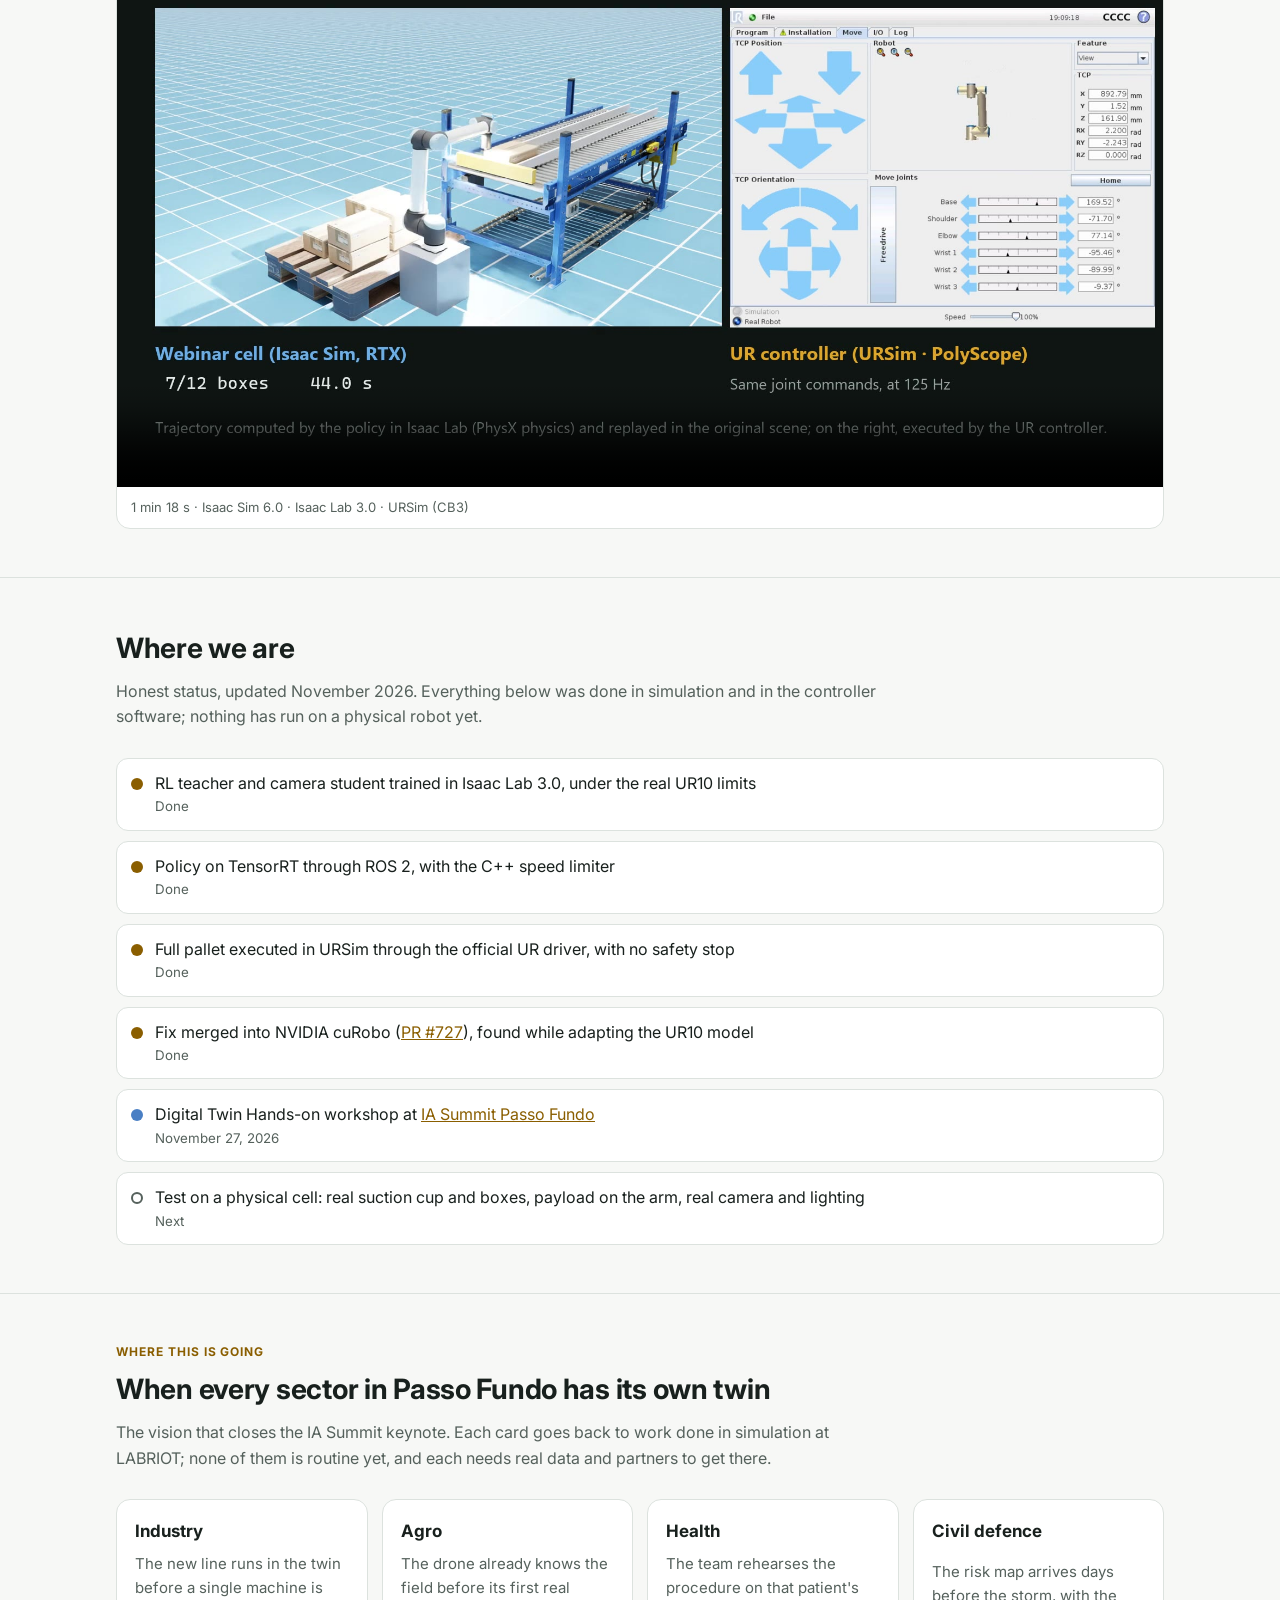
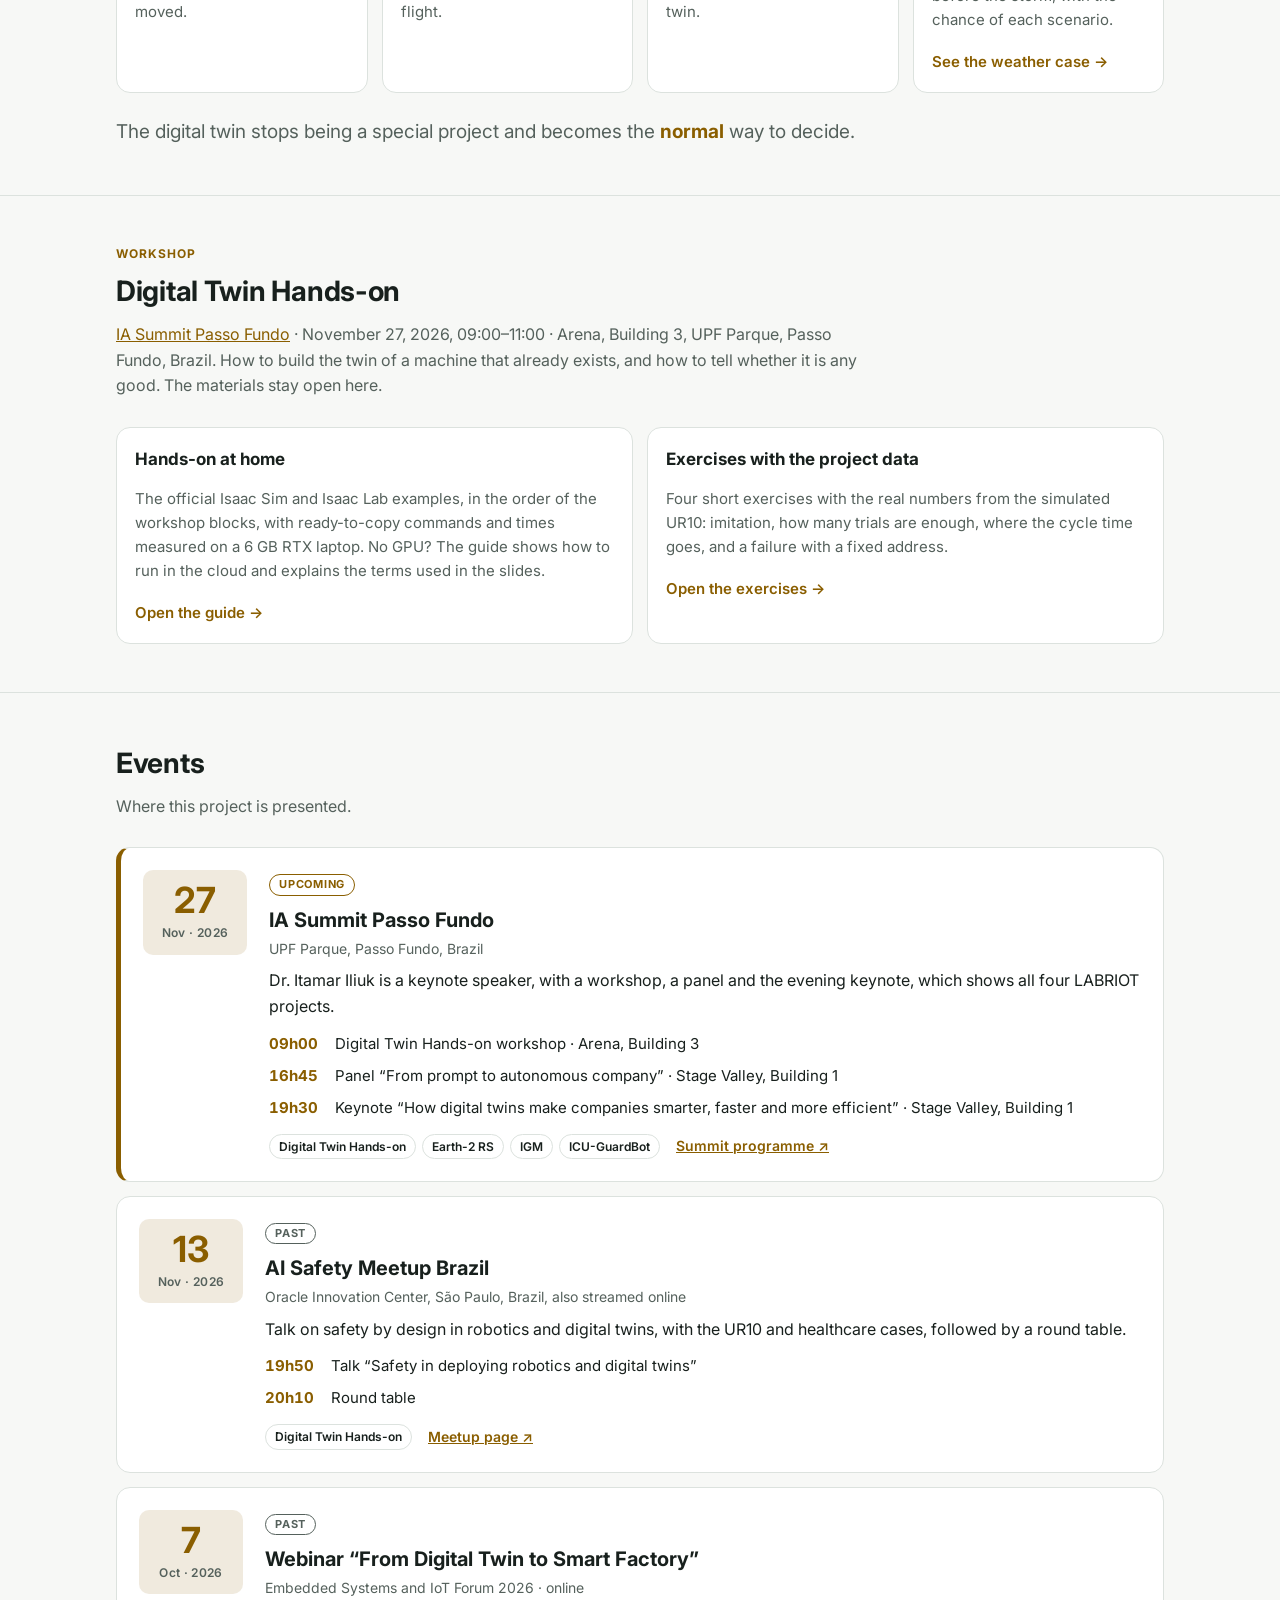
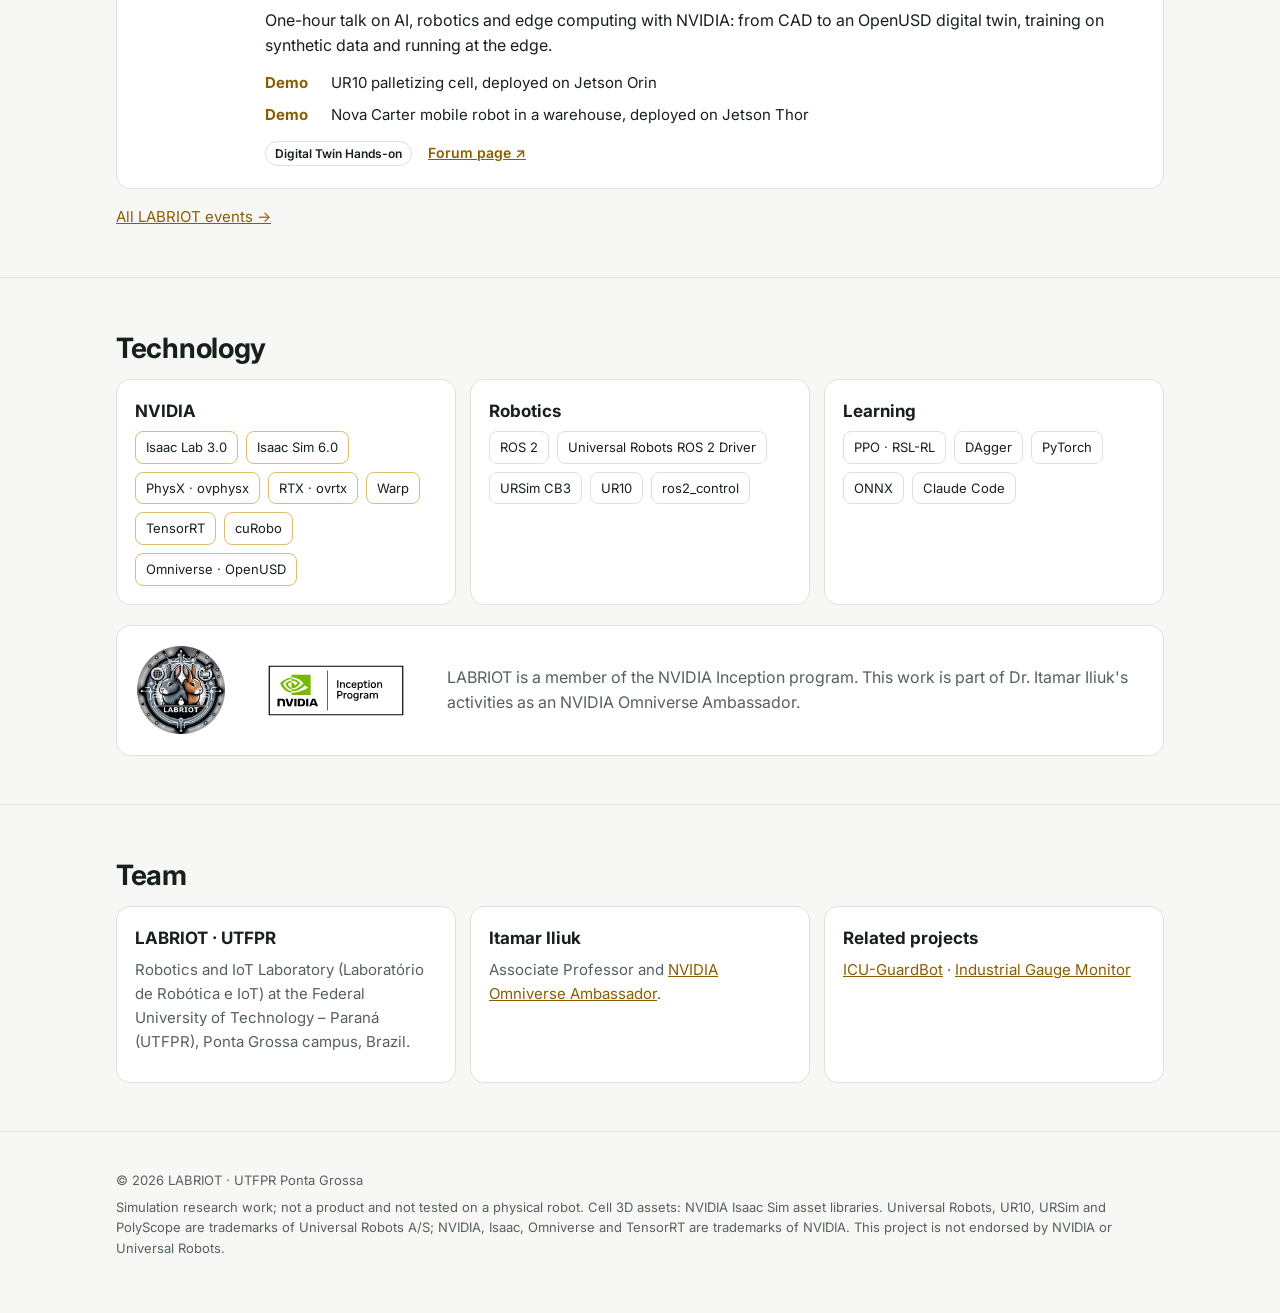
==== commit 12278d3f: "Eventos: link do AI Safety Meetup (13/11) Co-Authored-By: Claude Opus 5.5 <noreply@anthropic.com>" ====
--- a/index.html
+++ b/index.html
@@ -164,7 +164,7 @@
   <p class="sub" lang="pt">Onde este projeto é apresentado.</p><p class="sub" lang="en">Where this project is presented.</p>
   <ul class="eventos">
     <li class="ev proximo" id="ia-summit-pf-2026"><div class="data"><span class="d">27</span><span class="m" lang="pt">nov · 2026</span><span class="m" lang="en">Nov · 2026</span></div><div><span class="st"><span lang="pt">Próximo</span><span lang="en">Upcoming</span></span><h3><span lang="pt">IA Summit Passo Fundo</span><span lang="en">IA Summit Passo Fundo</span></h3><p class="local" lang="pt">UPF Parque, Passo Fundo (RS)</p><p class="local" lang="en">UPF Parque, Passo Fundo, Brazil</p><p class="resumo" lang="pt">A Dra. Itamar Iliuk é palestrante principal, com um workshop, um painel e a palestra da noite, que mostra os quatro projetos do LABRIOT.</p><p class="resumo" lang="en">Dr. Itamar Iliuk is a keynote speaker, with a workshop, a panel and the evening keynote, which shows all four LABRIOT projects.</p><ul class="itens"><li><span class="h">09h00</span><span lang="pt">Workshop Digital Twin Hands-on · Arena, Prédio 3</span><span lang="en">Digital Twin Hands-on workshop · Arena, Building 3</span></li><li><span class="h">16h45</span><span lang="pt">Painel “Do prompt à empresa autônoma” · Stage Valley, Prédio 1</span><span lang="en">Panel “From prompt to autonomous company” · Stage Valley, Building 1</span></li><li><span class="h">19h30</span><span lang="pt">Palestra principal “Como gêmeos digitais criam empresas mais inteligentes, rápidas e eficientes” · Stage Valley, Prédio 1</span><span lang="en">Keynote “How digital twins make companies smarter, faster and more efficient” · Stage Valley, Building 1</span></li></ul><div class="rodape"><span class="proj"><a href="https://itamariliuk.github.io/digital-twin-hands-on/">Digital Twin Hands-on</a><a href="https://itamariliuk.github.io/earth2-rs-eventos-severos/">Earth-2 RS</a><a href="https://itamariliuk.github.io/igm/">IGM</a><a href="https://itamariliuk.github.io/icu-guardbot/">ICU-GuardBot</a></span><a href="https://iasummitpassofundo.com.br/programacao"><span lang="pt">Programação do Summit</span><span lang="en">Summit programme</span> ↗</a></div></div></li>
-    <li class="ev realizado" id="ai-safety-oracle-2026"><div class="data"><span class="d">13</span><span class="m" lang="pt">nov · 2026</span><span class="m" lang="en">Nov · 2026</span></div><div><span class="st"><span lang="pt">Realizado</span><span lang="en">Past</span></span><h3><span lang="pt">AI Safety Meetup Brazil</span><span lang="en">AI Safety Meetup Brazil</span></h3><p class="local" lang="pt">Oracle Innovation Center, São Paulo (SP), com transmissão online</p><p class="local" lang="en">Oracle Innovation Center, São Paulo, Brazil, also streamed online</p><p class="resumo" lang="pt">Palestra sobre segurança por construção em robótica e gêmeos digitais, com os casos do UR10 e da saúde, seguida de mesa-redonda.</p><p class="resumo" lang="en">Talk on safety by design in robotics and digital twins, with the UR10 and healthcare cases, followed by a round table.</p><ul class="itens"><li><span class="h">19h50</span><span lang="pt">Palestra “Segurança na implementação de robótica e digital twins”</span><span lang="en">Talk “Safety in deploying robotics and digital twins”</span></li><li><span class="h">20h10</span><span lang="pt">Mesa-redonda</span><span lang="en">Round table</span></li></ul><div class="rodape"><span class="proj"><a href="https://itamariliuk.github.io/digital-twin-hands-on/">Digital Twin Hands-on</a></span></div></div></li>
+    <li class="ev realizado" id="ai-safety-oracle-2026"><div class="data"><span class="d">13</span><span class="m" lang="pt">nov · 2026</span><span class="m" lang="en">Nov · 2026</span></div><div><span class="st"><span lang="pt">Realizado</span><span lang="en">Past</span></span><h3><span lang="pt">AI Safety Meetup Brazil</span><span lang="en">AI Safety Meetup Brazil</span></h3><p class="local" lang="pt">Oracle Innovation Center, São Paulo (SP), com transmissão online</p><p class="local" lang="en">Oracle Innovation Center, São Paulo, Brazil, also streamed online</p><p class="resumo" lang="pt">Palestra sobre segurança por construção em robótica e gêmeos digitais, com os casos do UR10 e da saúde, seguida de mesa-redonda.</p><p class="resumo" lang="en">Talk on safety by design in robotics and digital twins, with the UR10 and healthcare cases, followed by a round table.</p><ul class="itens"><li><span class="h">19h50</span><span lang="pt">Palestra “Segurança na implementação de robótica e digital twins”</span><span lang="en">Talk “Safety in deploying robotics and digital twins”</span></li><li><span class="h">20h10</span><span lang="pt">Mesa-redonda</span><span lang="en">Round table</span></li></ul><div class="rodape"><span class="proj"><a href="https://itamariliuk.github.io/digital-twin-hands-on/">Digital Twin Hands-on</a></span><a href="https://luma.com/beltqv5z"><span lang="pt">Página do Meetup</span><span lang="en">Meetup page</span> ↗</a></div></div></li>
     <li class="ev realizado" id="webinar-embarcados-2026"><div class="data"><span class="d">7</span><span class="m" lang="pt">out · 2026</span><span class="m" lang="en">Oct · 2026</span></div><div><span class="st"><span lang="pt">Realizado</span><span lang="en">Past</span></span><h3><span lang="pt">Webinar “Do Gêmeo Digital à Fábrica Inteligente”</span><span lang="en">Webinar “From Digital Twin to Smart Factory”</span></h3><p class="local" lang="pt">Fórum Sistemas Embarcados e IoT 2026 · online</p><p class="local" lang="en">Embedded Systems and IoT Forum 2026 · online</p><p class="resumo" lang="pt">Palestra de uma hora sobre IA, robótica e edge computing com NVIDIA: do CAD ao gêmeo digital em OpenUSD, treino com dados sintéticos e execução na borda.</p><p class="resumo" lang="en">One-hour talk on AI, robotics and edge computing with NVIDIA: from CAD to an OpenUSD digital twin, training on synthetic data and running at the edge.</p><ul class="itens"><li><span class="h">Demo</span><span lang="pt">Célula de paletização com UR10, fechando em Jetson Orin</span><span lang="en">UR10 palletizing cell, deployed on Jetson Orin</span></li><li><span class="h">Demo</span><span lang="pt">Robô móvel Nova Carter em armazém, fechando em Jetson Thor</span><span lang="en">Nova Carter mobile robot in a warehouse, deployed on Jetson Thor</span></li></ul><div class="rodape"><span class="proj"><a href="https://itamariliuk.github.io/digital-twin-hands-on/">Digital Twin Hands-on</a></span><a href="https://embarcados.com.br/forum-sistemas-embarcados-e-iot-2026/"><span lang="pt">Página do Fórum</span><span lang="en">Forum page</span> ↗</a></div></div></li>
   </ul>
   <p class="eventos-todos"><a href="https://itamariliuk.github.io/#eventos"><span lang="pt">Todas as participações do LABRIOT →</span><span lang="en">All LABRIOT events →</span></a></p>
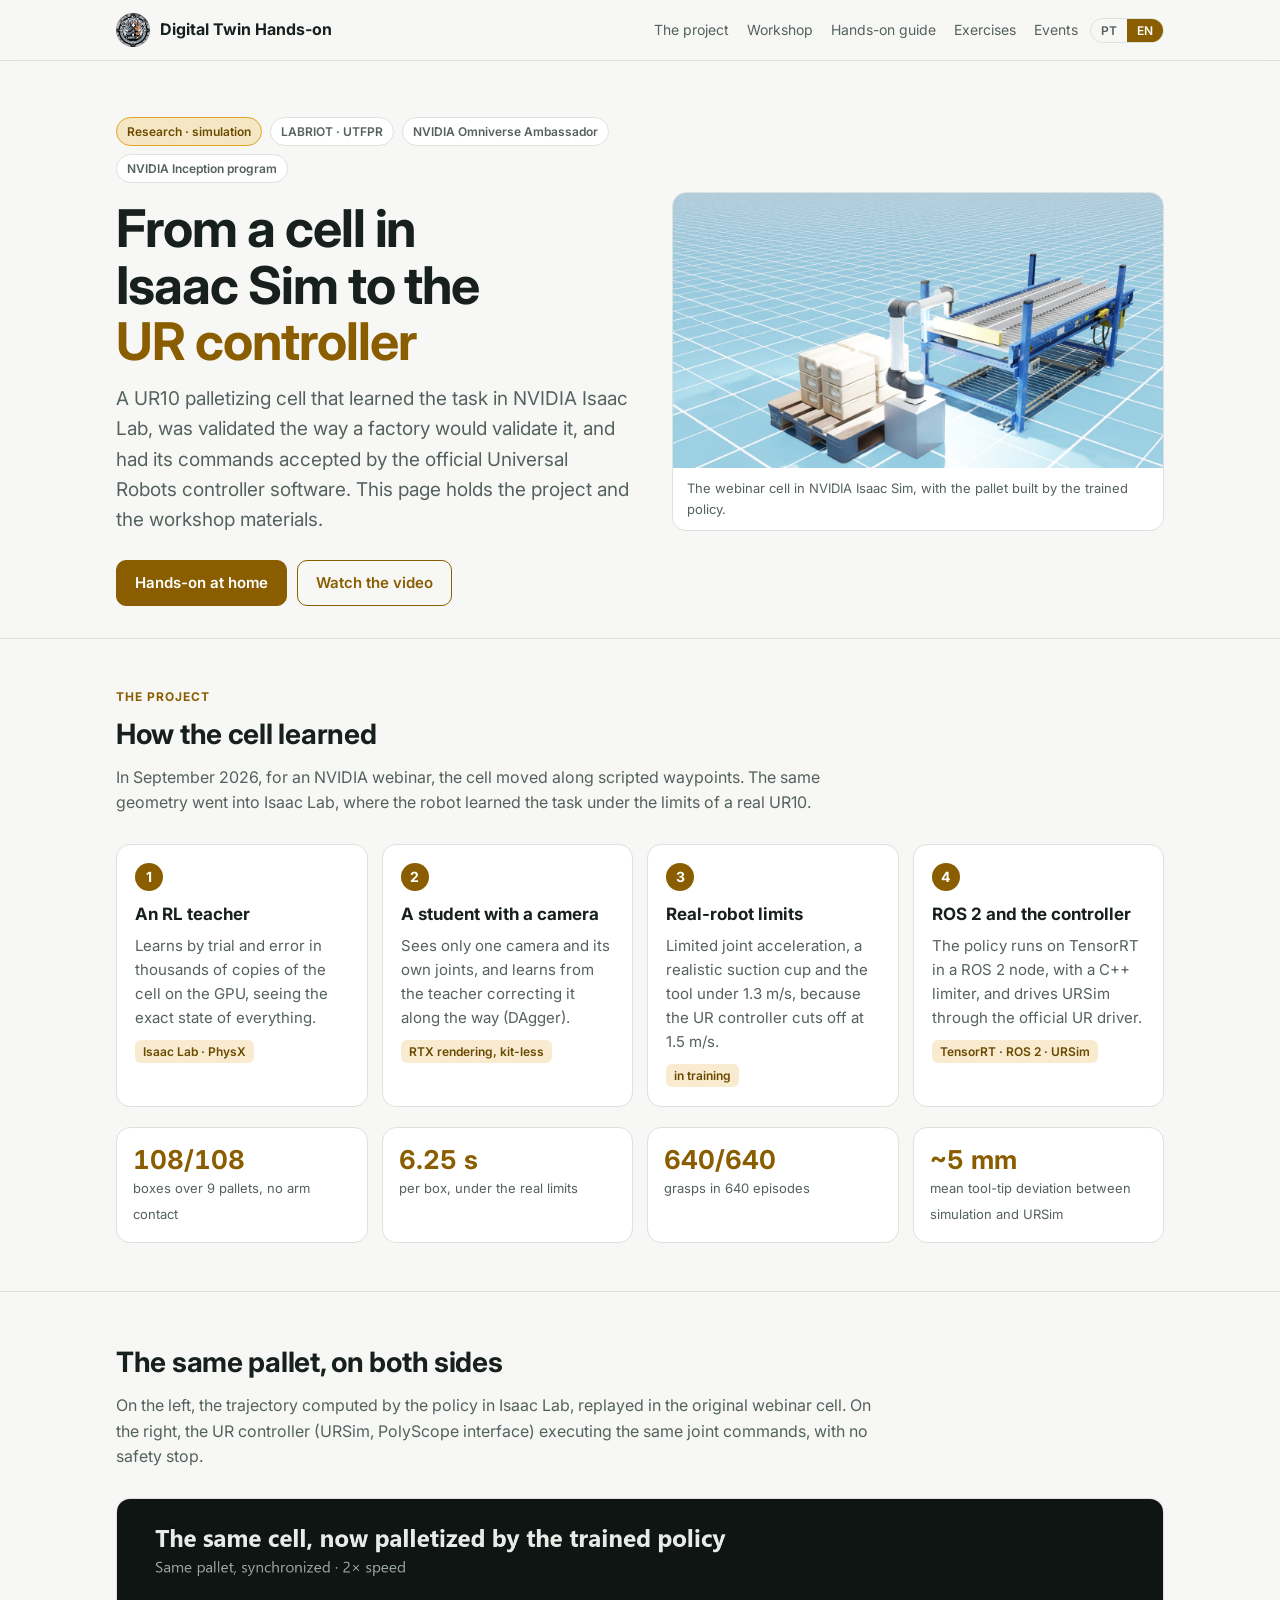
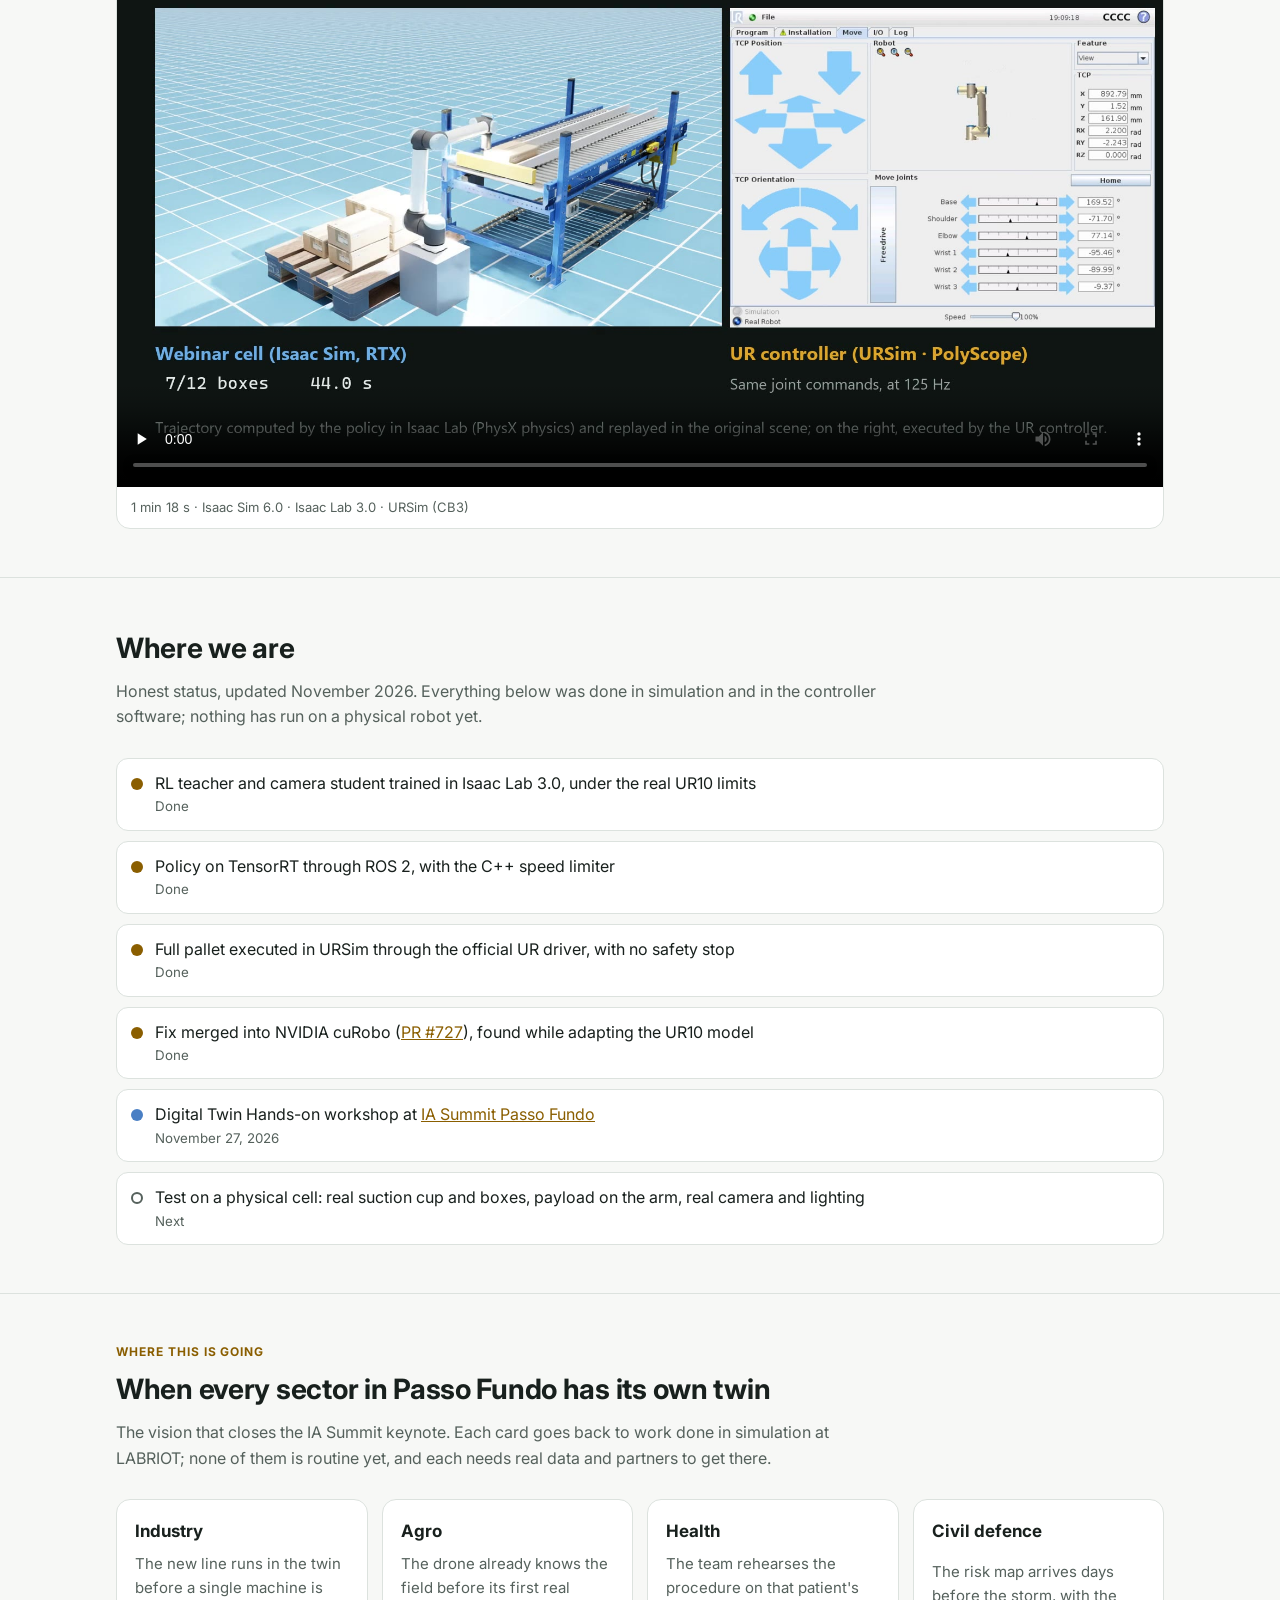
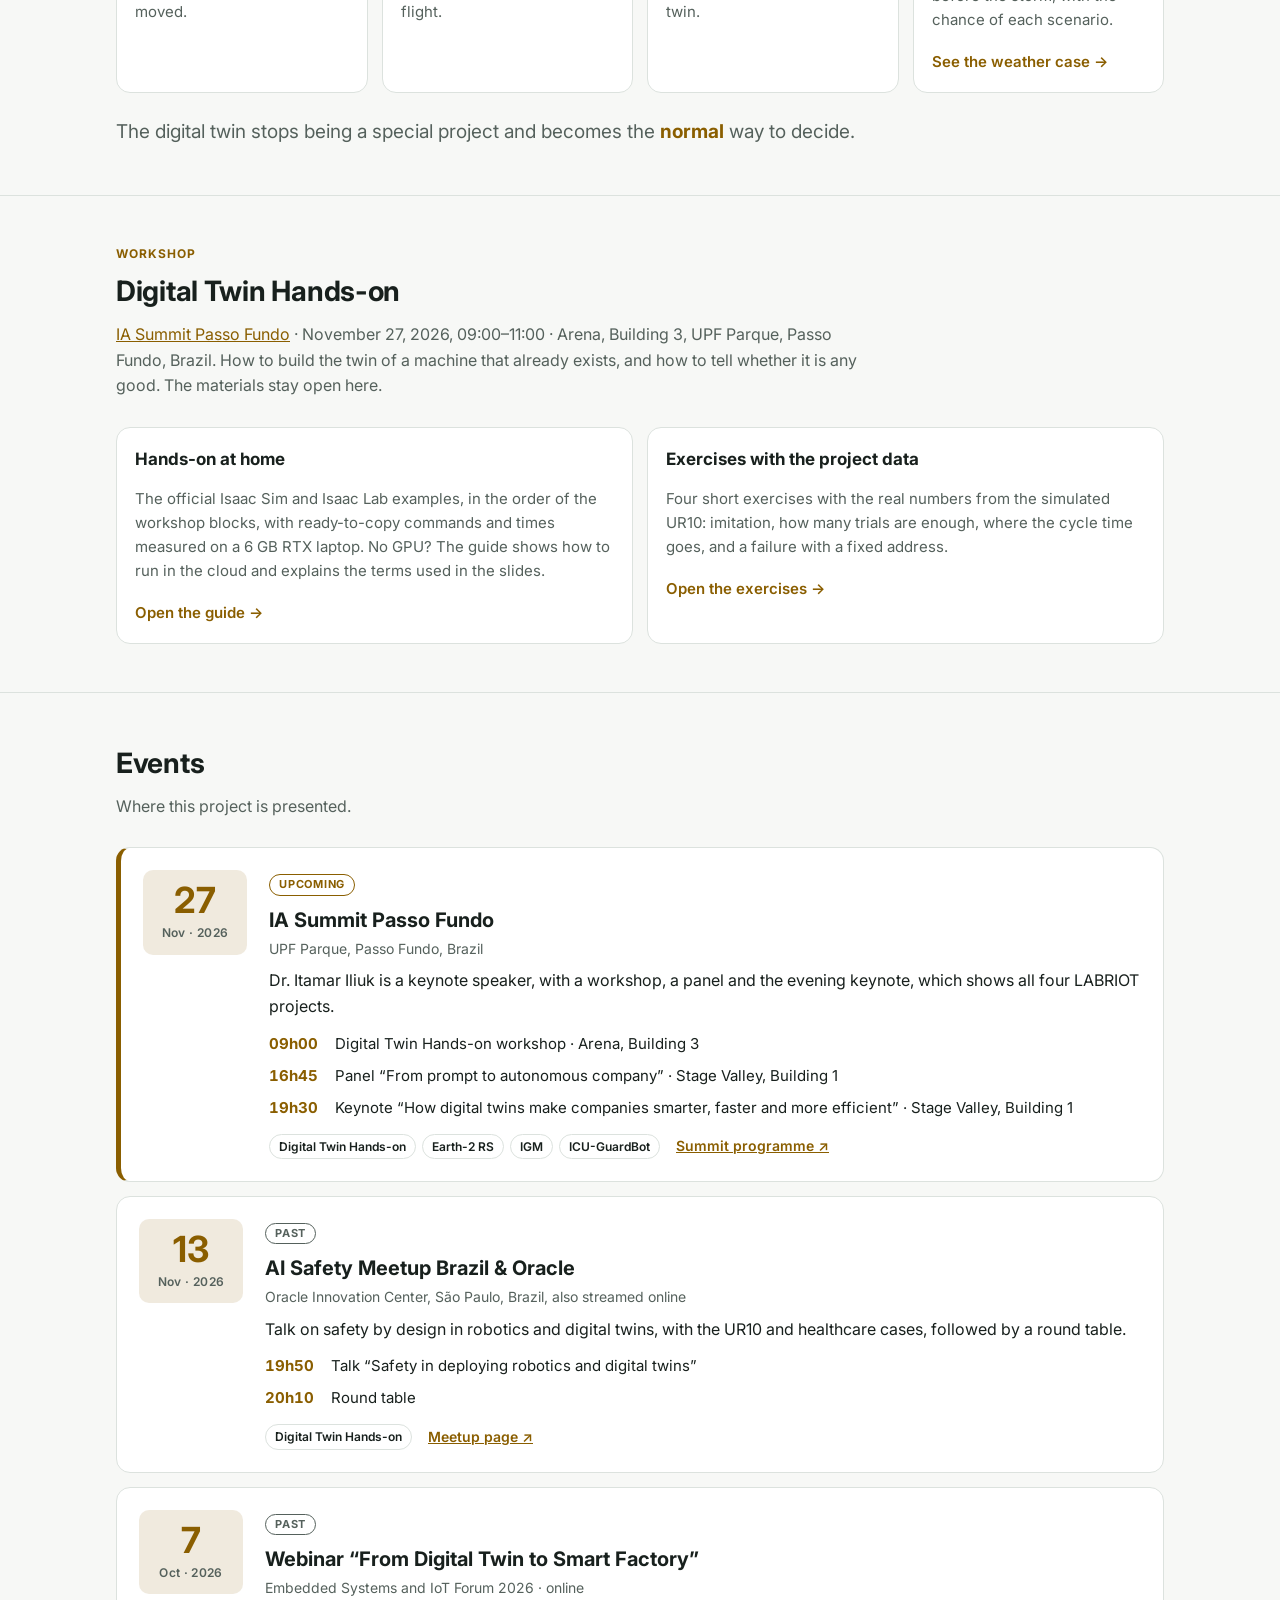
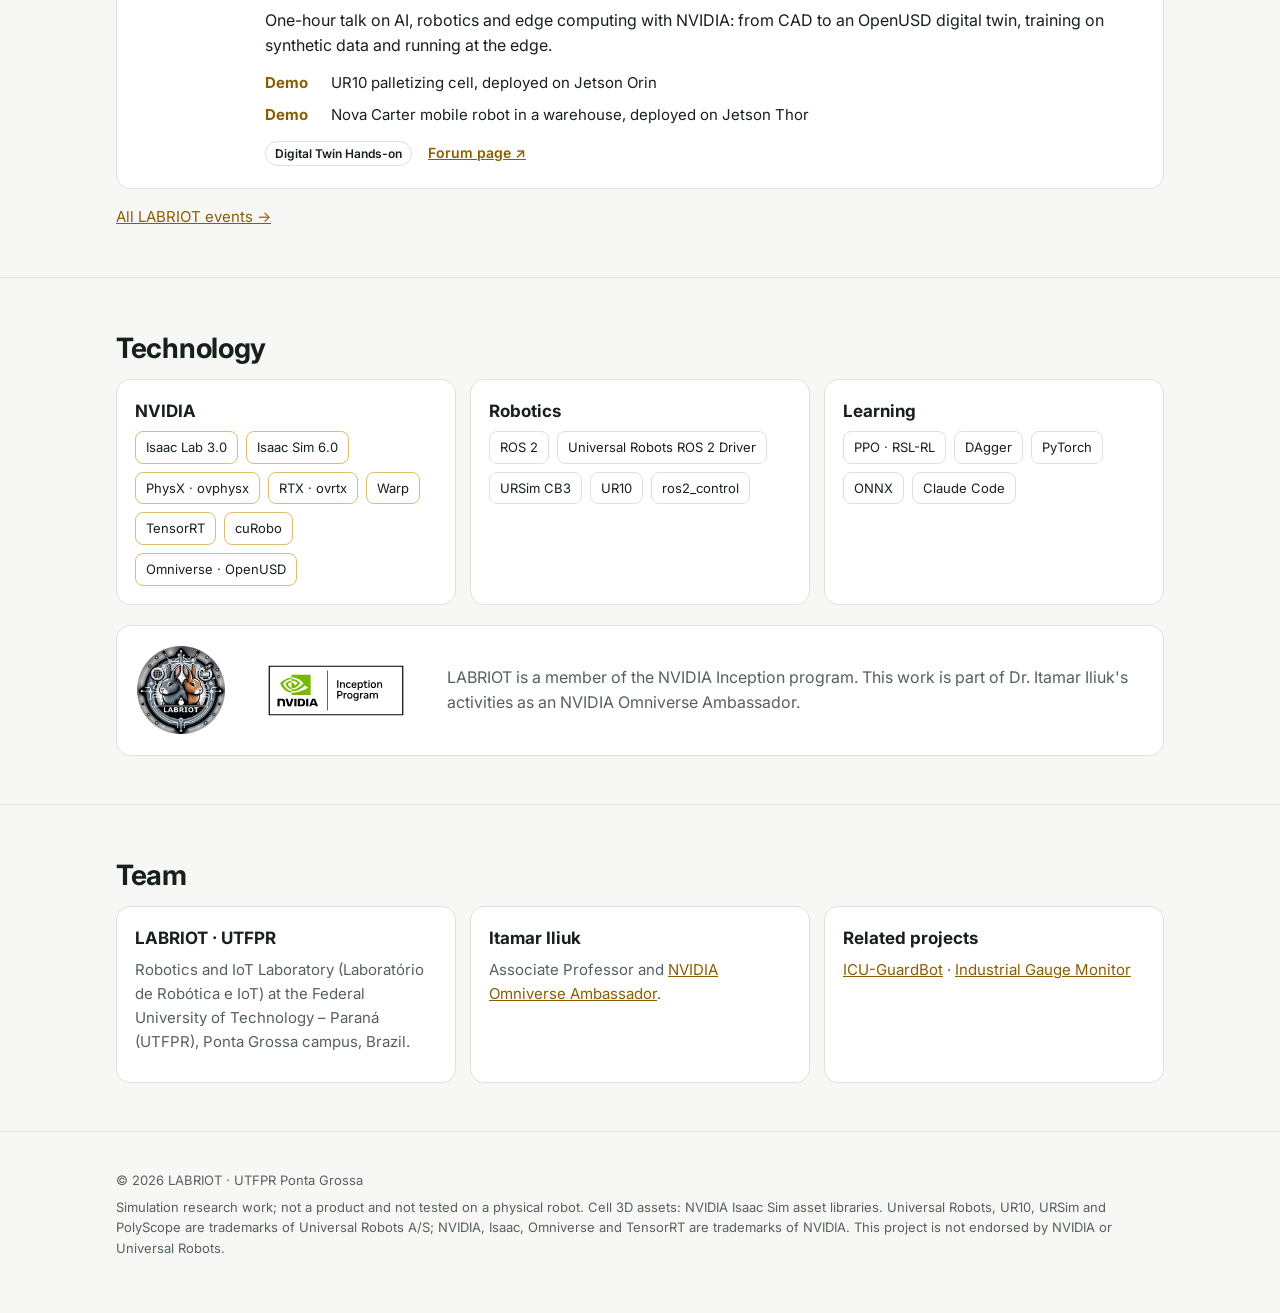
==== commit 24a0728c: "Eventos: AI Safety Meetups #3, #4, #5, #7, #8 e #9 de 2026 Co-Authored-By: Claude Opus 5.5 <noreply@" ====
--- a/index.html
+++ b/index.html
@@ -164,7 +164,7 @@
   <p class="sub" lang="pt">Onde este projeto é apresentado.</p><p class="sub" lang="en">Where this project is presented.</p>
   <ul class="eventos">
     <li class="ev proximo" id="ia-summit-pf-2026"><div class="data"><span class="d">27</span><span class="m" lang="pt">nov · 2026</span><span class="m" lang="en">Nov · 2026</span></div><div><span class="st"><span lang="pt">Próximo</span><span lang="en">Upcoming</span></span><h3><span lang="pt">IA Summit Passo Fundo</span><span lang="en">IA Summit Passo Fundo</span></h3><p class="local" lang="pt">UPF Parque, Passo Fundo (RS)</p><p class="local" lang="en">UPF Parque, Passo Fundo, Brazil</p><p class="resumo" lang="pt">A Dra. Itamar Iliuk é palestrante principal, com um workshop, um painel e a palestra da noite, que mostra os quatro projetos do LABRIOT.</p><p class="resumo" lang="en">Dr. Itamar Iliuk is a keynote speaker, with a workshop, a panel and the evening keynote, which shows all four LABRIOT projects.</p><ul class="itens"><li><span class="h">09h00</span><span lang="pt">Workshop Digital Twin Hands-on · Arena, Prédio 3</span><span lang="en">Digital Twin Hands-on workshop · Arena, Building 3</span></li><li><span class="h">16h45</span><span lang="pt">Painel “Do prompt à empresa autônoma” · Stage Valley, Prédio 1</span><span lang="en">Panel “From prompt to autonomous company” · Stage Valley, Building 1</span></li><li><span class="h">19h30</span><span lang="pt">Palestra principal “Como gêmeos digitais criam empresas mais inteligentes, rápidas e eficientes” · Stage Valley, Prédio 1</span><span lang="en">Keynote “How digital twins make companies smarter, faster and more efficient” · Stage Valley, Building 1</span></li></ul><div class="rodape"><span class="proj"><a href="https://itamariliuk.github.io/digital-twin-hands-on/">Digital Twin Hands-on</a><a href="https://itamariliuk.github.io/earth2-rs-eventos-severos/">Earth-2 RS</a><a href="https://itamariliuk.github.io/igm/">IGM</a><a href="https://itamariliuk.github.io/icu-guardbot/">ICU-GuardBot</a></span><a href="https://iasummitpassofundo.com.br/programacao"><span lang="pt">Programação do Summit</span><span lang="en">Summit programme</span> ↗</a></div></div></li>
-    <li class="ev realizado" id="ai-safety-oracle-2026"><div class="data"><span class="d">13</span><span class="m" lang="pt">nov · 2026</span><span class="m" lang="en">Nov · 2026</span></div><div><span class="st"><span lang="pt">Realizado</span><span lang="en">Past</span></span><h3><span lang="pt">AI Safety Meetup Brazil</span><span lang="en">AI Safety Meetup Brazil</span></h3><p class="local" lang="pt">Oracle Innovation Center, São Paulo (SP), com transmissão online</p><p class="local" lang="en">Oracle Innovation Center, São Paulo, Brazil, also streamed online</p><p class="resumo" lang="pt">Palestra sobre segurança por construção em robótica e gêmeos digitais, com os casos do UR10 e da saúde, seguida de mesa-redonda.</p><p class="resumo" lang="en">Talk on safety by design in robotics and digital twins, with the UR10 and healthcare cases, followed by a round table.</p><ul class="itens"><li><span class="h">19h50</span><span lang="pt">Palestra “Segurança na implementação de robótica e digital twins”</span><span lang="en">Talk “Safety in deploying robotics and digital twins”</span></li><li><span class="h">20h10</span><span lang="pt">Mesa-redonda</span><span lang="en">Round table</span></li></ul><div class="rodape"><span class="proj"><a href="https://itamariliuk.github.io/digital-twin-hands-on/">Digital Twin Hands-on</a></span><a href="https://luma.com/beltqv5z"><span lang="pt">Página do Meetup</span><span lang="en">Meetup page</span> ↗</a></div></div></li>
+    <li class="ev realizado" id="ai-safety-oracle-2026"><div class="data"><span class="d">13</span><span class="m" lang="pt">nov · 2026</span><span class="m" lang="en">Nov · 2026</span></div><div><span class="st"><span lang="pt">Realizado</span><span lang="en">Past</span></span><h3><span lang="pt">AI Safety Meetup Brazil &amp; Oracle</span><span lang="en">AI Safety Meetup Brazil &amp; Oracle</span></h3><p class="local" lang="pt">Oracle Innovation Center, São Paulo (SP), com transmissão online</p><p class="local" lang="en">Oracle Innovation Center, São Paulo, Brazil, also streamed online</p><p class="resumo" lang="pt">Palestra sobre segurança por construção em robótica e gêmeos digitais, com os casos do UR10 e da saúde, seguida de mesa-redonda.</p><p class="resumo" lang="en">Talk on safety by design in robotics and digital twins, with the UR10 and healthcare cases, followed by a round table.</p><ul class="itens"><li><span class="h">19h50</span><span lang="pt">Palestra “Segurança na implementação de robótica e digital twins”</span><span lang="en">Talk “Safety in deploying robotics and digital twins”</span></li><li><span class="h">20h10</span><span lang="pt">Mesa-redonda</span><span lang="en">Round table</span></li></ul><div class="rodape"><span class="proj"><a href="https://itamariliuk.github.io/digital-twin-hands-on/">Digital Twin Hands-on</a></span><a href="https://luma.com/beltqv5z"><span lang="pt">Página do Meetup</span><span lang="en">Meetup page</span> ↗</a></div></div></li>
     <li class="ev realizado" id="webinar-embarcados-2026"><div class="data"><span class="d">7</span><span class="m" lang="pt">out · 2026</span><span class="m" lang="en">Oct · 2026</span></div><div><span class="st"><span lang="pt">Realizado</span><span lang="en">Past</span></span><h3><span lang="pt">Webinar “Do Gêmeo Digital à Fábrica Inteligente”</span><span lang="en">Webinar “From Digital Twin to Smart Factory”</span></h3><p class="local" lang="pt">Fórum Sistemas Embarcados e IoT 2026 · online</p><p class="local" lang="en">Embedded Systems and IoT Forum 2026 · online</p><p class="resumo" lang="pt">Palestra de uma hora sobre IA, robótica e edge computing com NVIDIA: do CAD ao gêmeo digital em OpenUSD, treino com dados sintéticos e execução na borda.</p><p class="resumo" lang="en">One-hour talk on AI, robotics and edge computing with NVIDIA: from CAD to an OpenUSD digital twin, training on synthetic data and running at the edge.</p><ul class="itens"><li><span class="h">Demo</span><span lang="pt">Célula de paletização com UR10, fechando em Jetson Orin</span><span lang="en">UR10 palletizing cell, deployed on Jetson Orin</span></li><li><span class="h">Demo</span><span lang="pt">Robô móvel Nova Carter em armazém, fechando em Jetson Thor</span><span lang="en">Nova Carter mobile robot in a warehouse, deployed on Jetson Thor</span></li></ul><div class="rodape"><span class="proj"><a href="https://itamariliuk.github.io/digital-twin-hands-on/">Digital Twin Hands-on</a></span><a href="https://embarcados.com.br/forum-sistemas-embarcados-e-iot-2026/"><span lang="pt">Página do Fórum</span><span lang="en">Forum page</span> ↗</a></div></div></li>
   </ul>
   <p class="eventos-todos"><a href="https://itamariliuk.github.io/#eventos"><span lang="pt">Todas as participações do LABRIOT →</span><span lang="en">All LABRIOT events →</span></a></p>
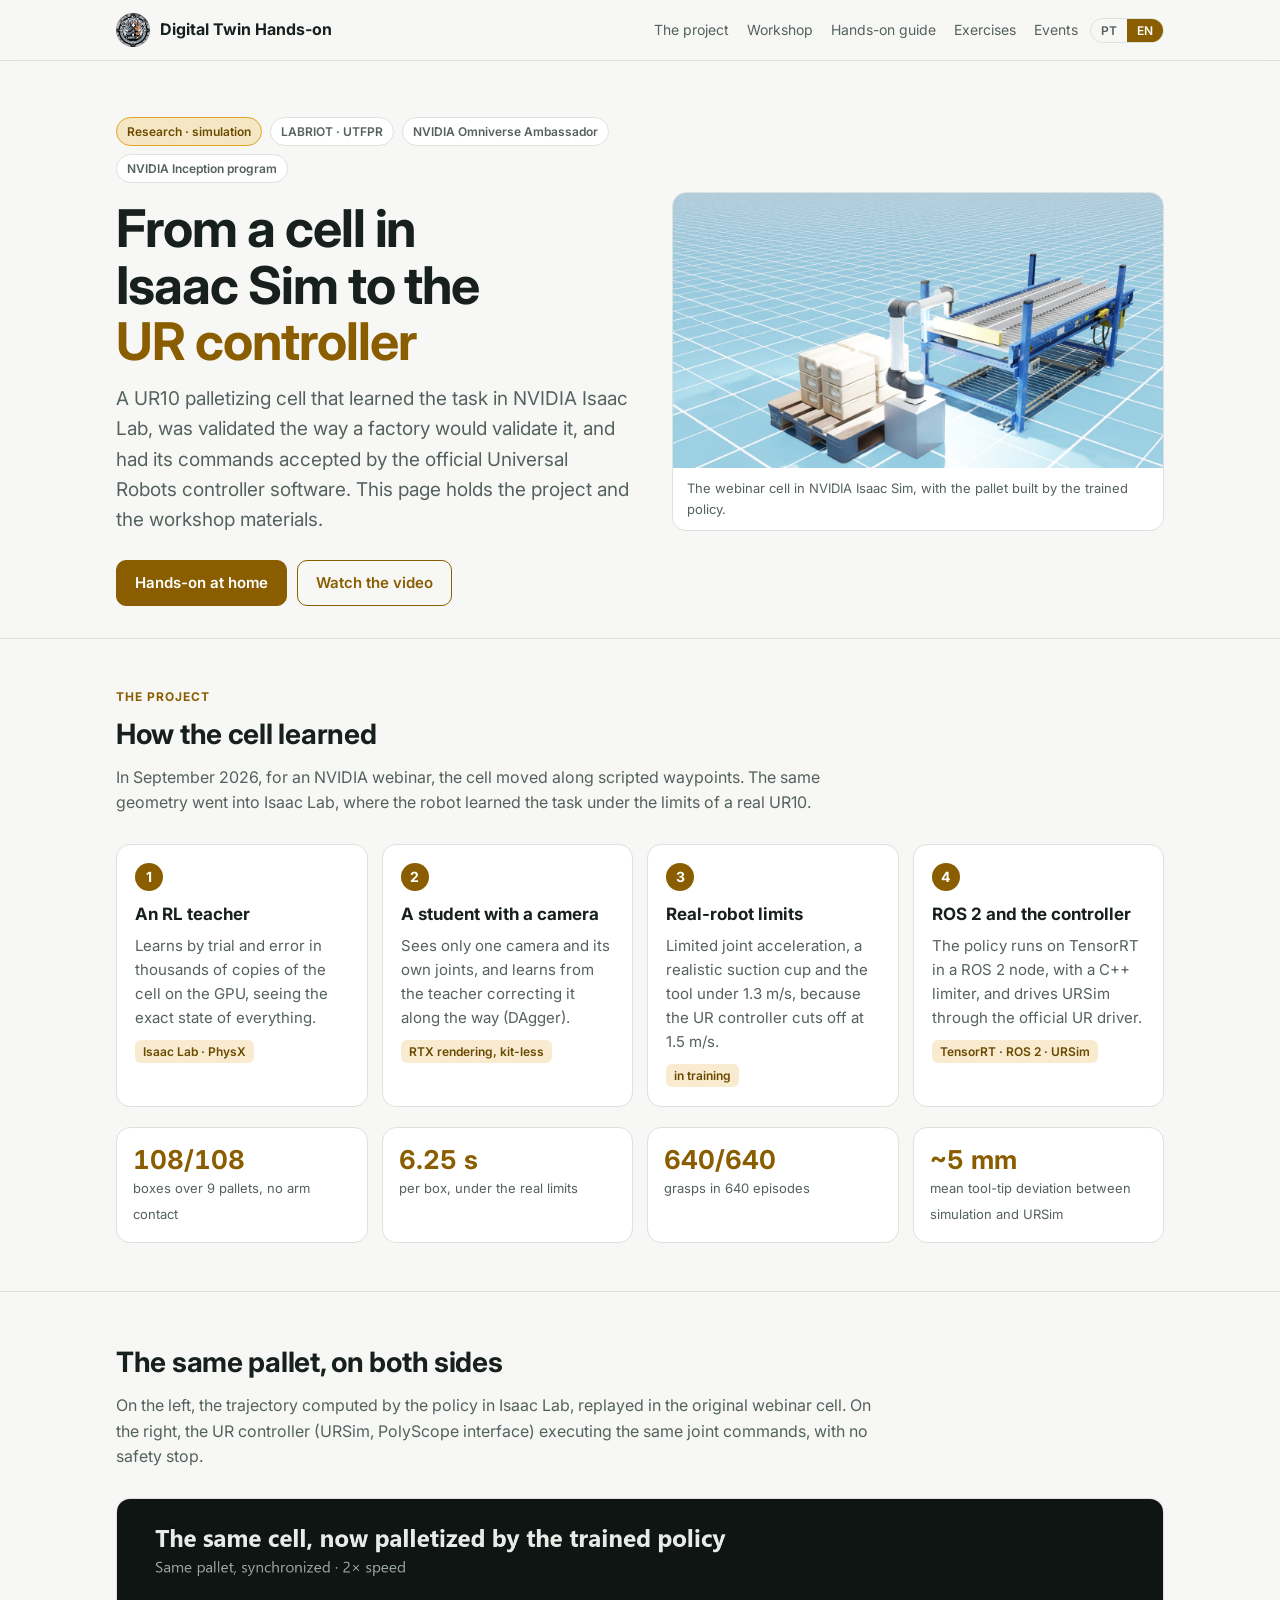
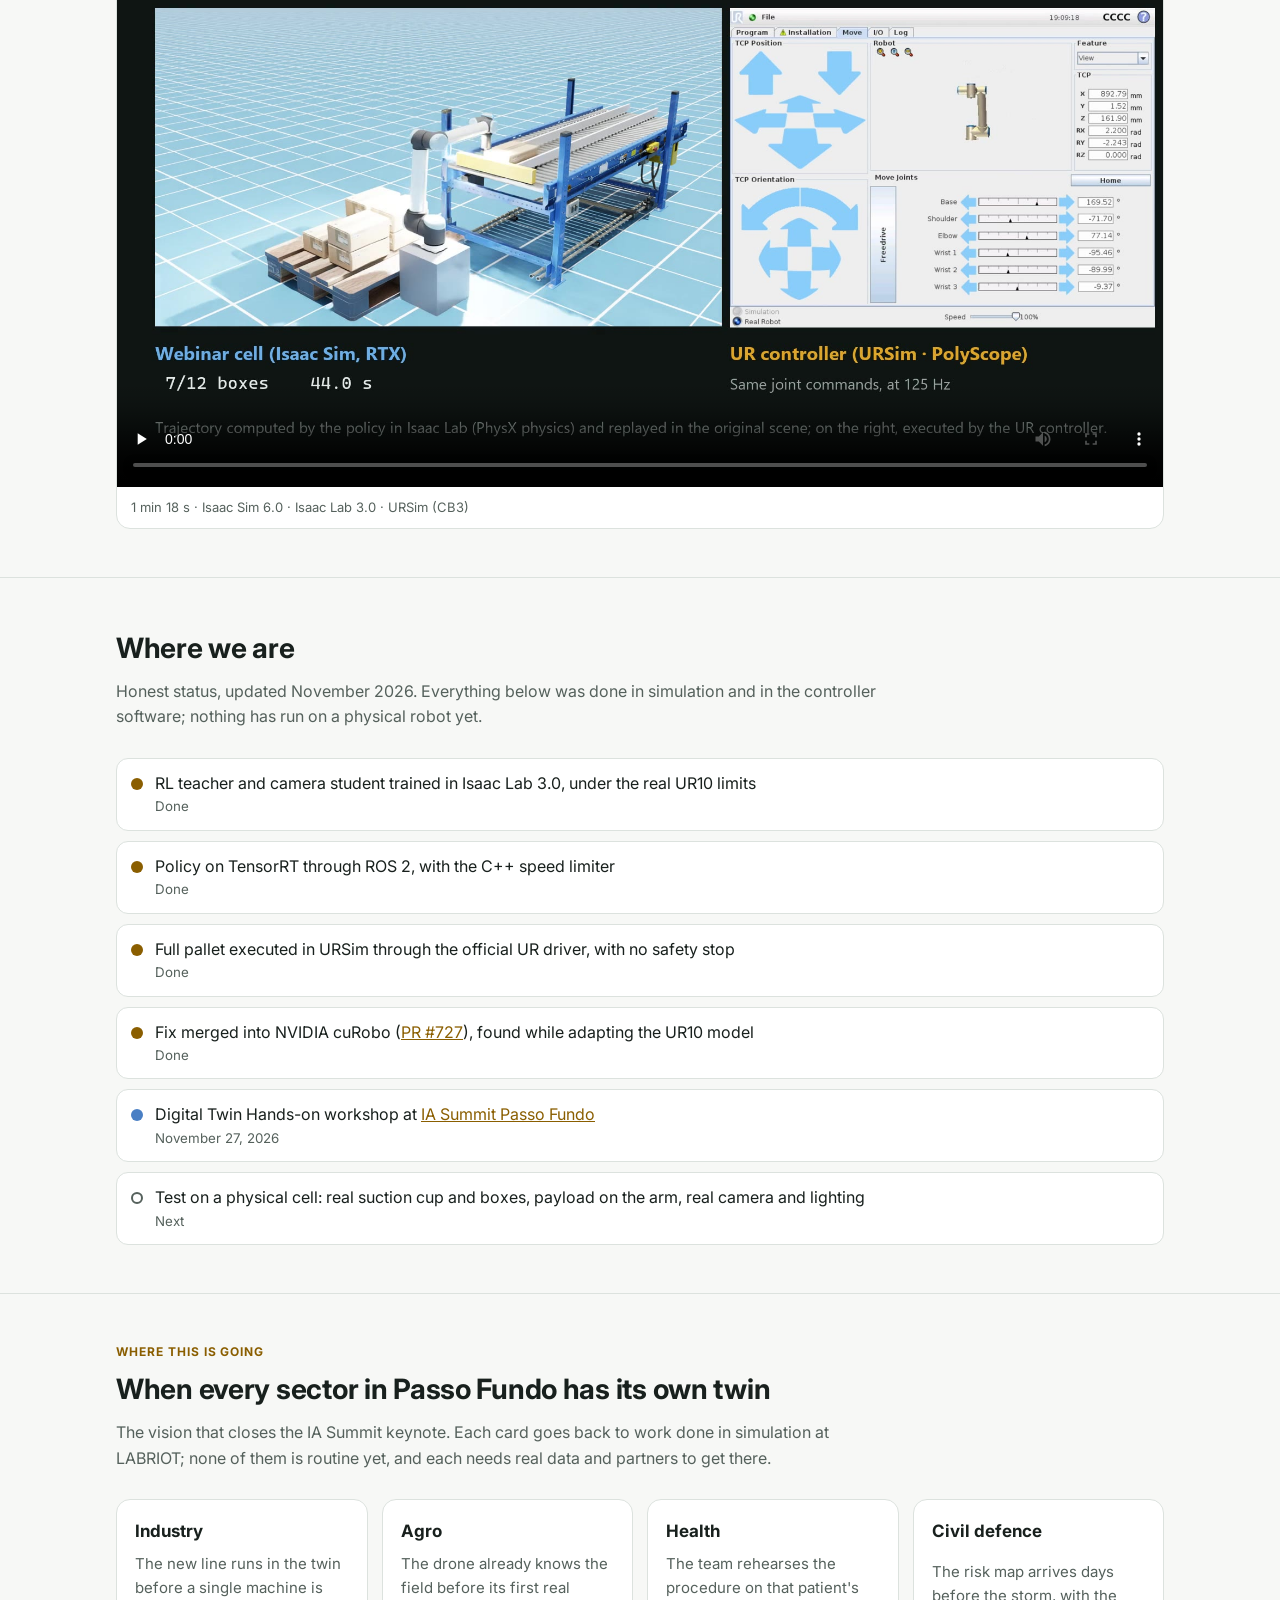
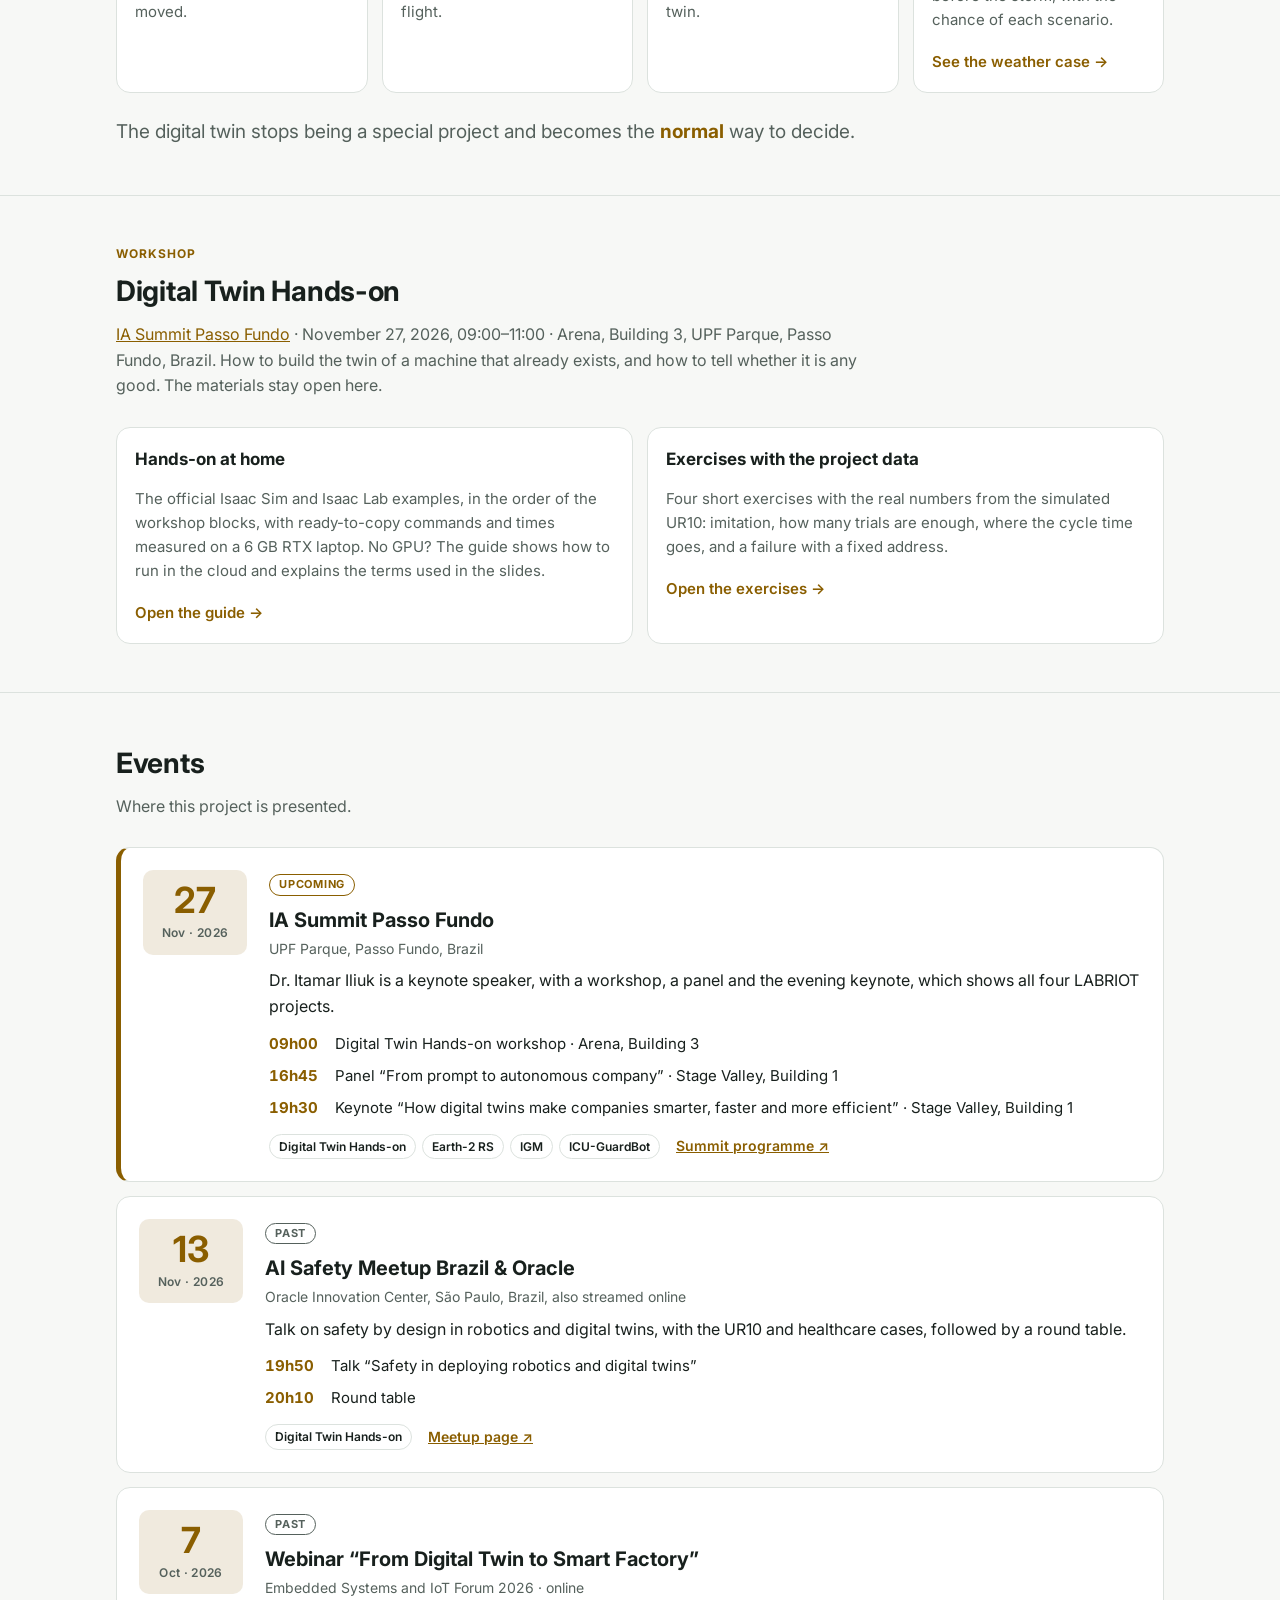
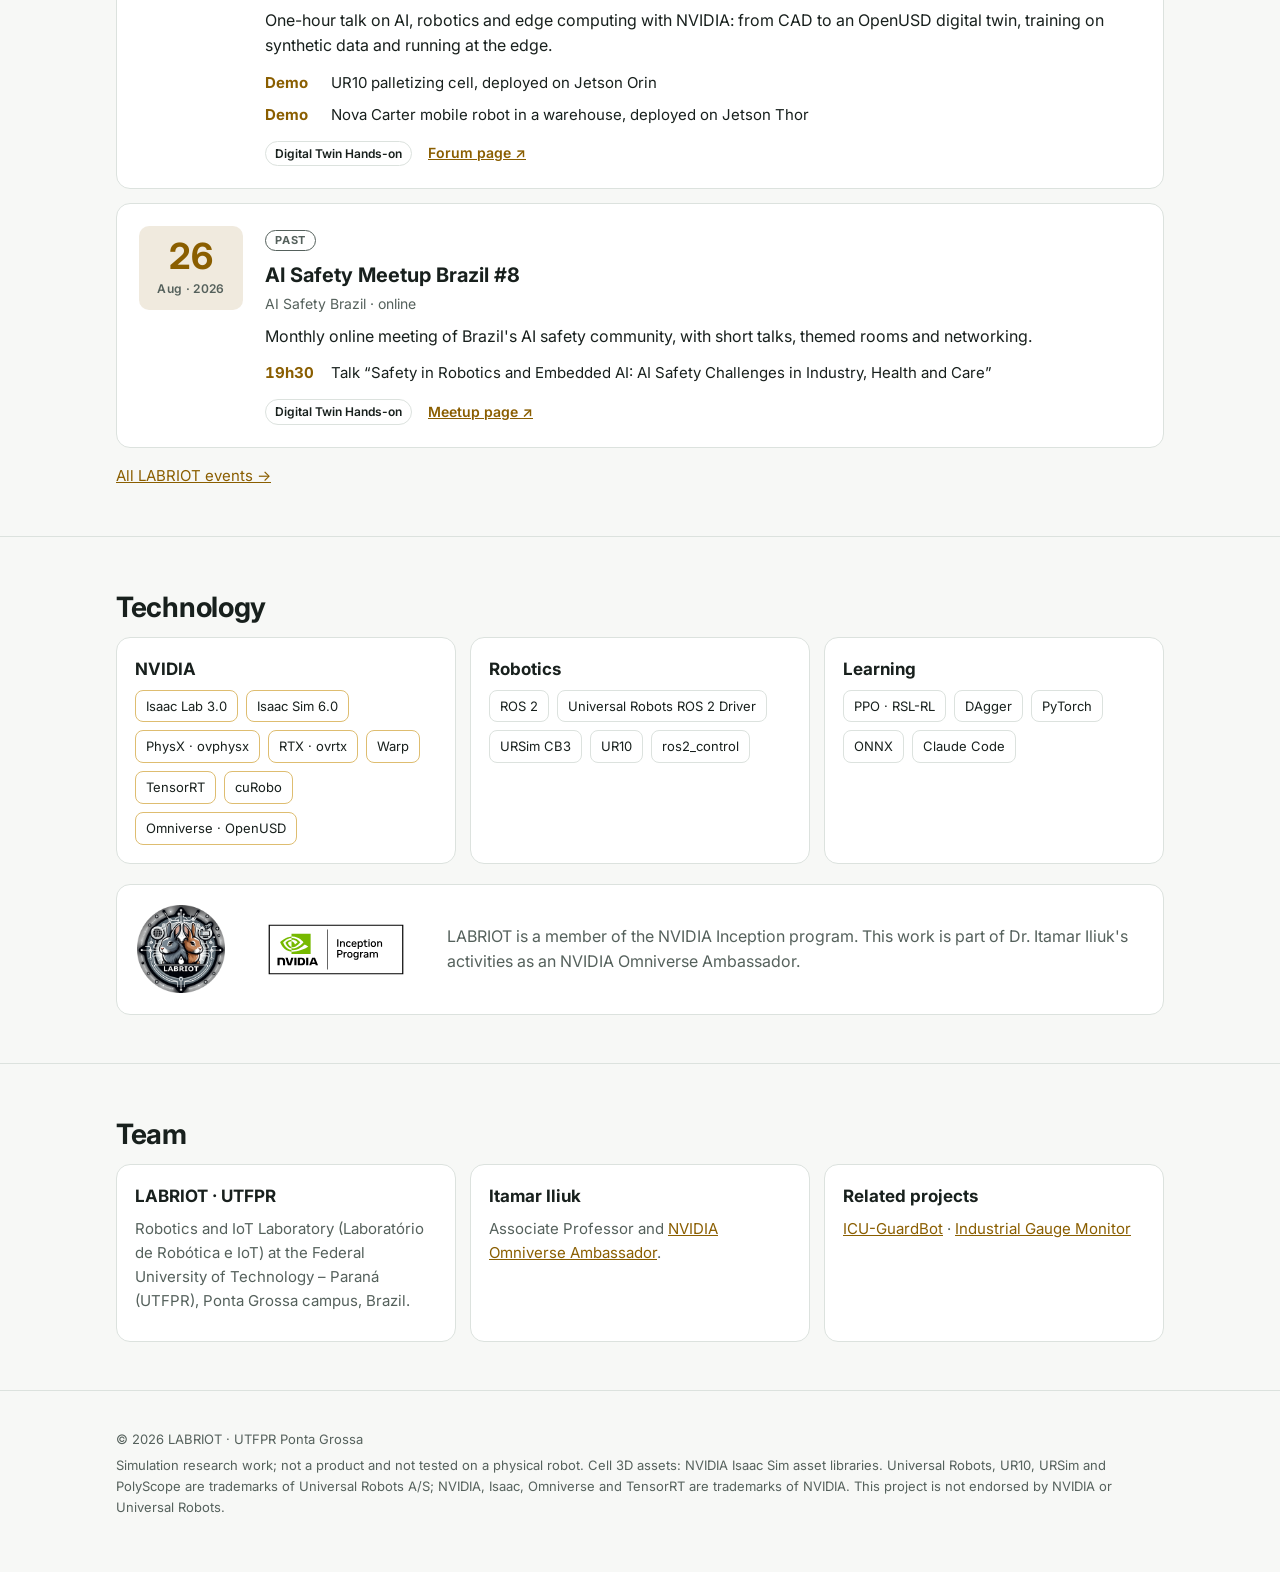
==== commit 1f5b1c15: "Eventos: temas das falas nos AI Safety Meetups de 2026 Co-Authored-By: Claude Opus 5.5 <noreply@anth" ====
--- a/index.html
+++ b/index.html
@@ -166,6 +166,7 @@
     <li class="ev proximo" id="ia-summit-pf-2026"><div class="data"><span class="d">27</span><span class="m" lang="pt">nov · 2026</span><span class="m" lang="en">Nov · 2026</span></div><div><span class="st"><span lang="pt">Próximo</span><span lang="en">Upcoming</span></span><h3><span lang="pt">IA Summit Passo Fundo</span><span lang="en">IA Summit Passo Fundo</span></h3><p class="local" lang="pt">UPF Parque, Passo Fundo (RS)</p><p class="local" lang="en">UPF Parque, Passo Fundo, Brazil</p><p class="resumo" lang="pt">A Dra. Itamar Iliuk é palestrante principal, com um workshop, um painel e a palestra da noite, que mostra os quatro projetos do LABRIOT.</p><p class="resumo" lang="en">Dr. Itamar Iliuk is a keynote speaker, with a workshop, a panel and the evening keynote, which shows all four LABRIOT projects.</p><ul class="itens"><li><span class="h">09h00</span><span lang="pt">Workshop Digital Twin Hands-on · Arena, Prédio 3</span><span lang="en">Digital Twin Hands-on workshop · Arena, Building 3</span></li><li><span class="h">16h45</span><span lang="pt">Painel “Do prompt à empresa autônoma” · Stage Valley, Prédio 1</span><span lang="en">Panel “From prompt to autonomous company” · Stage Valley, Building 1</span></li><li><span class="h">19h30</span><span lang="pt">Palestra principal “Como gêmeos digitais criam empresas mais inteligentes, rápidas e eficientes” · Stage Valley, Prédio 1</span><span lang="en">Keynote “How digital twins make companies smarter, faster and more efficient” · Stage Valley, Building 1</span></li></ul><div class="rodape"><span class="proj"><a href="https://itamariliuk.github.io/digital-twin-hands-on/">Digital Twin Hands-on</a><a href="https://itamariliuk.github.io/earth2-rs-eventos-severos/">Earth-2 RS</a><a href="https://itamariliuk.github.io/igm/">IGM</a><a href="https://itamariliuk.github.io/icu-guardbot/">ICU-GuardBot</a></span><a href="https://iasummitpassofundo.com.br/programacao"><span lang="pt">Programação do Summit</span><span lang="en">Summit programme</span> ↗</a></div></div></li>
     <li class="ev realizado" id="ai-safety-oracle-2026"><div class="data"><span class="d">13</span><span class="m" lang="pt">nov · 2026</span><span class="m" lang="en">Nov · 2026</span></div><div><span class="st"><span lang="pt">Realizado</span><span lang="en">Past</span></span><h3><span lang="pt">AI Safety Meetup Brazil &amp; Oracle</span><span lang="en">AI Safety Meetup Brazil &amp; Oracle</span></h3><p class="local" lang="pt">Oracle Innovation Center, São Paulo (SP), com transmissão online</p><p class="local" lang="en">Oracle Innovation Center, São Paulo, Brazil, also streamed online</p><p class="resumo" lang="pt">Palestra sobre segurança por construção em robótica e gêmeos digitais, com os casos do UR10 e da saúde, seguida de mesa-redonda.</p><p class="resumo" lang="en">Talk on safety by design in robotics and digital twins, with the UR10 and healthcare cases, followed by a round table.</p><ul class="itens"><li><span class="h">19h50</span><span lang="pt">Palestra “Segurança na implementação de robótica e digital twins”</span><span lang="en">Talk “Safety in deploying robotics and digital twins”</span></li><li><span class="h">20h10</span><span lang="pt">Mesa-redonda</span><span lang="en">Round table</span></li></ul><div class="rodape"><span class="proj"><a href="https://itamariliuk.github.io/digital-twin-hands-on/">Digital Twin Hands-on</a></span><a href="https://luma.com/beltqv5z"><span lang="pt">Página do Meetup</span><span lang="en">Meetup page</span> ↗</a></div></div></li>
     <li class="ev realizado" id="webinar-embarcados-2026"><div class="data"><span class="d">7</span><span class="m" lang="pt">out · 2026</span><span class="m" lang="en">Oct · 2026</span></div><div><span class="st"><span lang="pt">Realizado</span><span lang="en">Past</span></span><h3><span lang="pt">Webinar “Do Gêmeo Digital à Fábrica Inteligente”</span><span lang="en">Webinar “From Digital Twin to Smart Factory”</span></h3><p class="local" lang="pt">Fórum Sistemas Embarcados e IoT 2026 · online</p><p class="local" lang="en">Embedded Systems and IoT Forum 2026 · online</p><p class="resumo" lang="pt">Palestra de uma hora sobre IA, robótica e edge computing com NVIDIA: do CAD ao gêmeo digital em OpenUSD, treino com dados sintéticos e execução na borda.</p><p class="resumo" lang="en">One-hour talk on AI, robotics and edge computing with NVIDIA: from CAD to an OpenUSD digital twin, training on synthetic data and running at the edge.</p><ul class="itens"><li><span class="h">Demo</span><span lang="pt">Célula de paletização com UR10, fechando em Jetson Orin</span><span lang="en">UR10 palletizing cell, deployed on Jetson Orin</span></li><li><span class="h">Demo</span><span lang="pt">Robô móvel Nova Carter em armazém, fechando em Jetson Thor</span><span lang="en">Nova Carter mobile robot in a warehouse, deployed on Jetson Thor</span></li></ul><div class="rodape"><span class="proj"><a href="https://itamariliuk.github.io/digital-twin-hands-on/">Digital Twin Hands-on</a></span><a href="https://embarcados.com.br/forum-sistemas-embarcados-e-iot-2026/"><span lang="pt">Página do Fórum</span><span lang="en">Forum page</span> ↗</a></div></div></li>
+    <li class="ev realizado" id="ai-safety-meetup-8-2026"><div class="data"><span class="d">26</span><span class="m" lang="pt">ago · 2026</span><span class="m" lang="en">Aug · 2026</span></div><div><span class="st"><span lang="pt">Realizado</span><span lang="en">Past</span></span><h3><span lang="pt">AI Safety Meetup Brazil #8</span><span lang="en">AI Safety Meetup Brazil #8</span></h3><p class="local" lang="pt">AI Safety Brazil · online</p><p class="local" lang="en">AI Safety Brazil · online</p><p class="resumo" lang="pt">Encontro mensal e online da comunidade brasileira de segurança em IA, com falas curtas, salas temáticas e networking.</p><p class="resumo" lang="en">Monthly online meeting of Brazil's AI safety community, with short talks, themed rooms and networking.</p><ul class="itens"><li><span class="h">19h30</span><span lang="pt">Palestra “Segurança em Robótica e IA Embarcada: Desafios de AI Safety na Indústria, Saúde e Cuidados”</span><span lang="en">Talk “Safety in Robotics and Embedded AI: AI Safety Challenges in Industry, Health and Care”</span></li></ul><div class="rodape"><span class="proj"><a href="https://itamariliuk.github.io/digital-twin-hands-on/">Digital Twin Hands-on</a></span><a href="https://luma.com/j36di9za"><span lang="pt">Página do Meetup</span><span lang="en">Meetup page</span> ↗</a></div></div></li>
   </ul>
   <p class="eventos-todos"><a href="https://itamariliuk.github.io/#eventos"><span lang="pt">Todas as participações do LABRIOT →</span><span lang="en">All LABRIOT events →</span></a></p>
 </div></section>
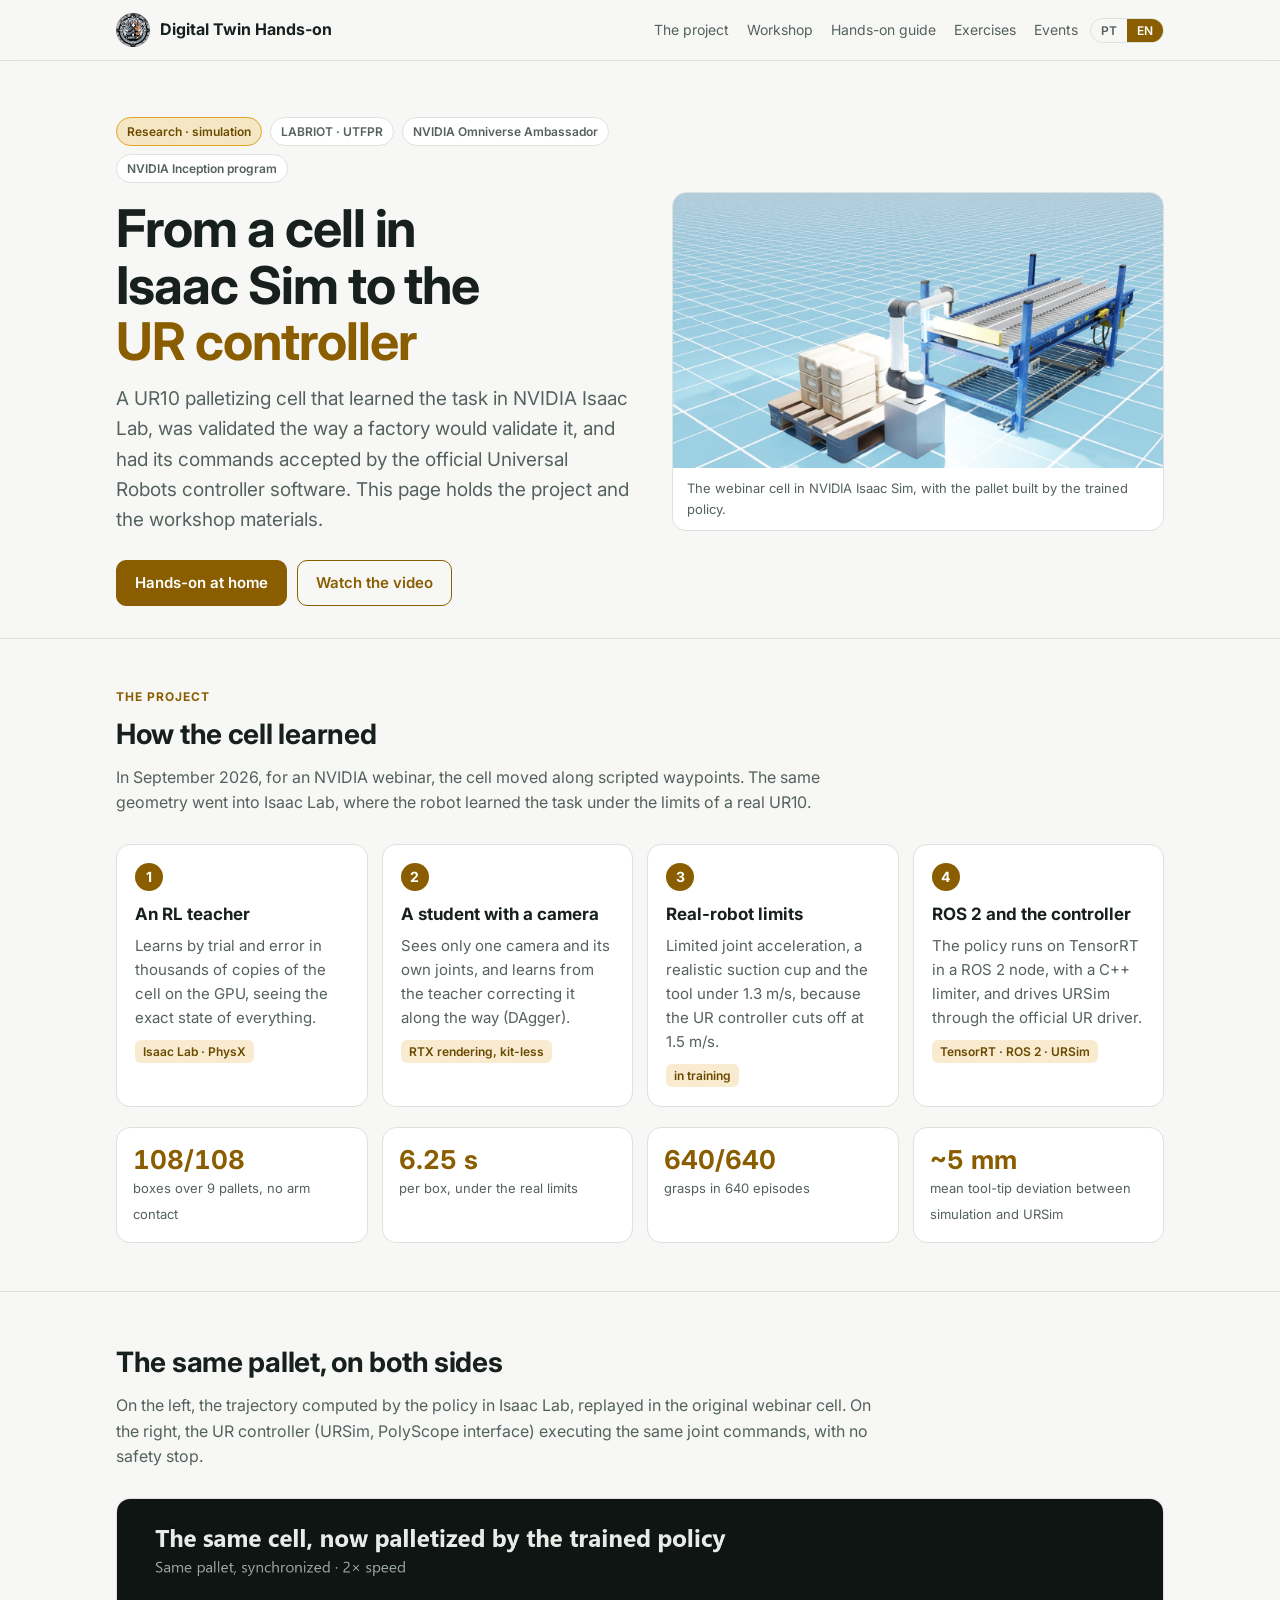
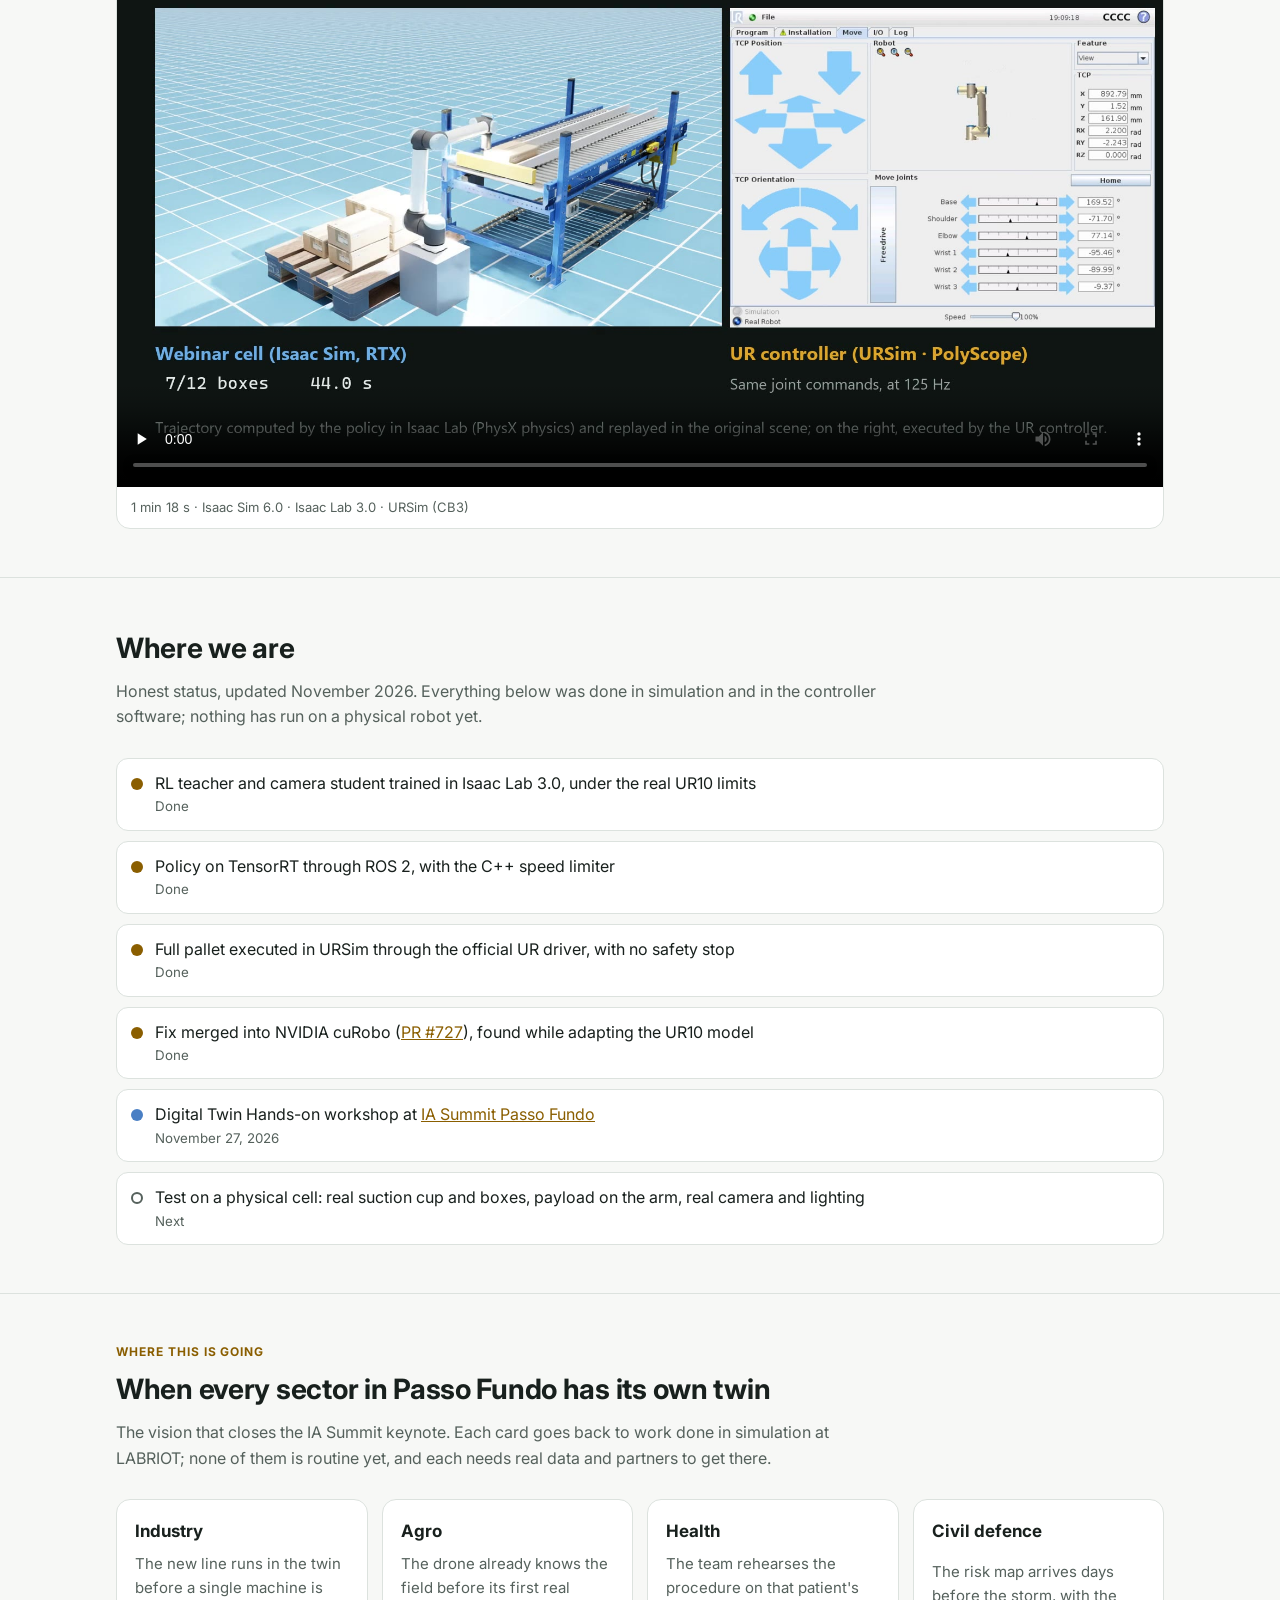
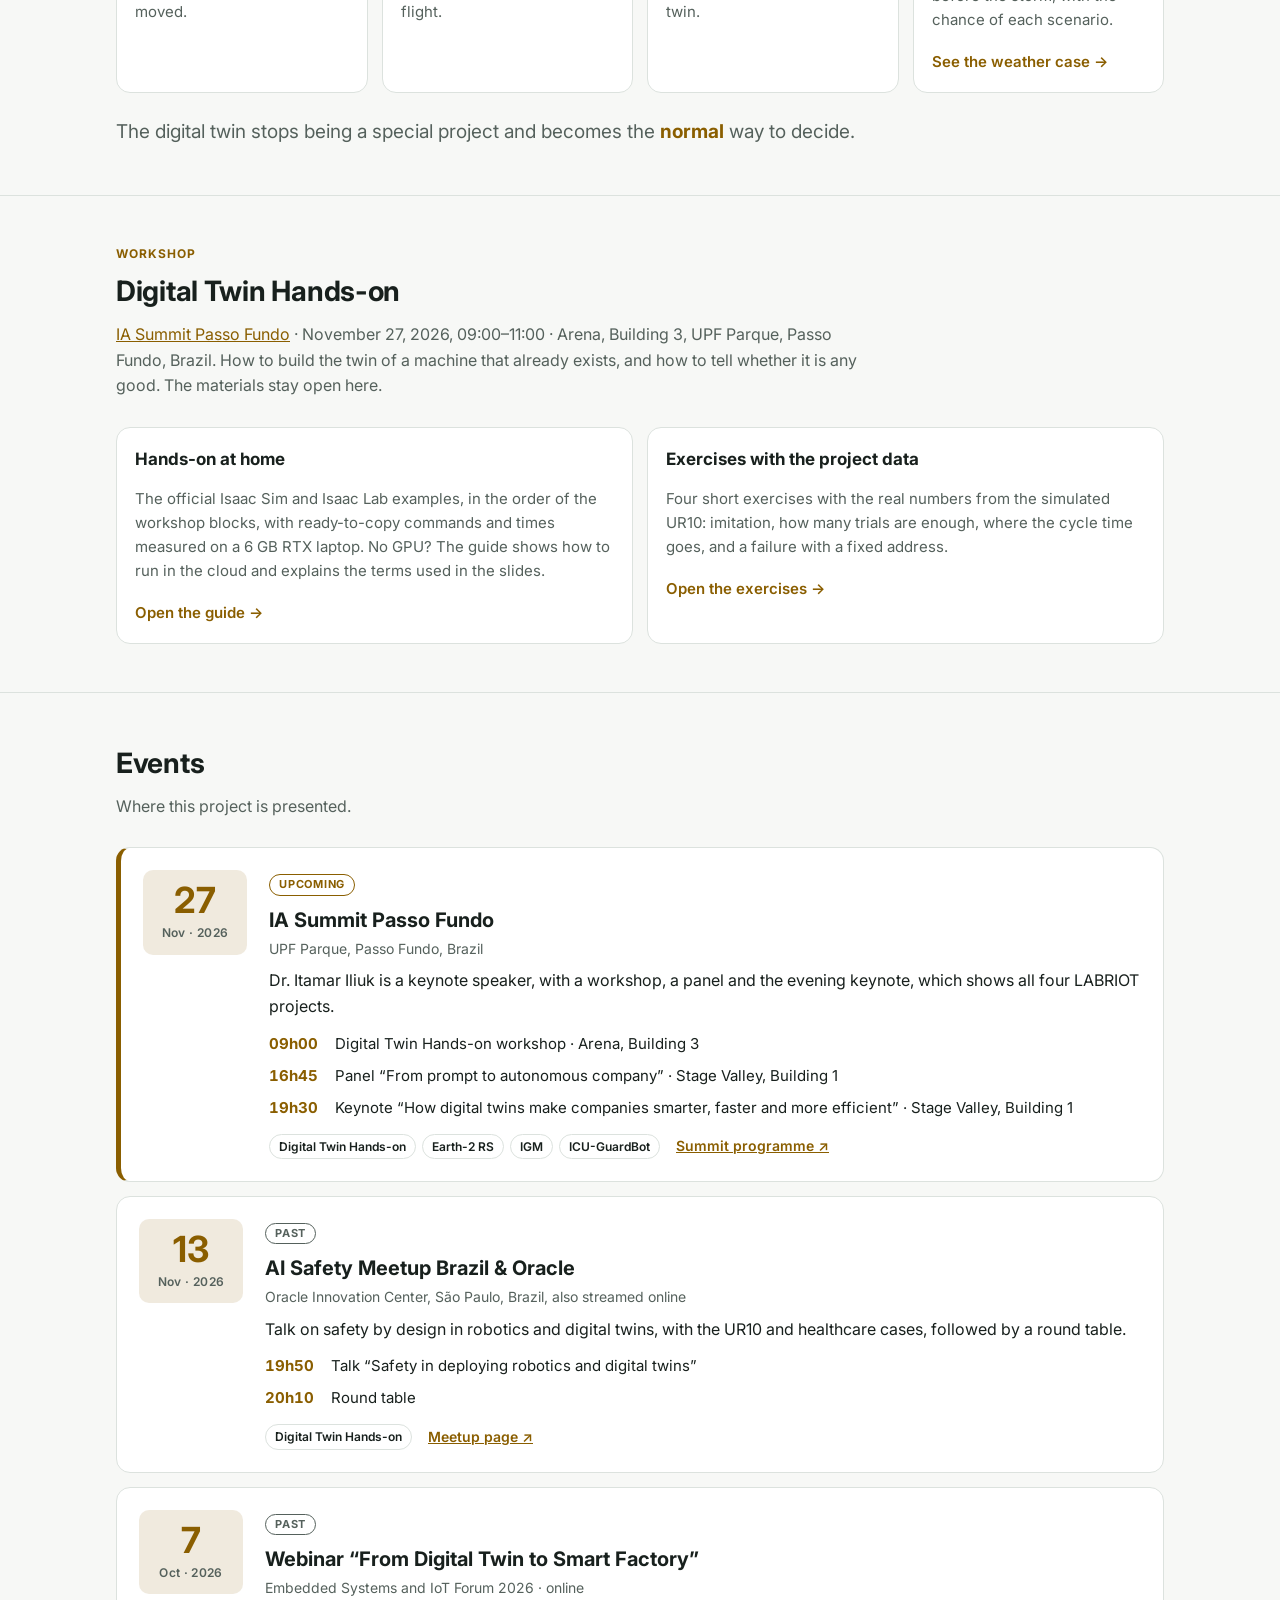
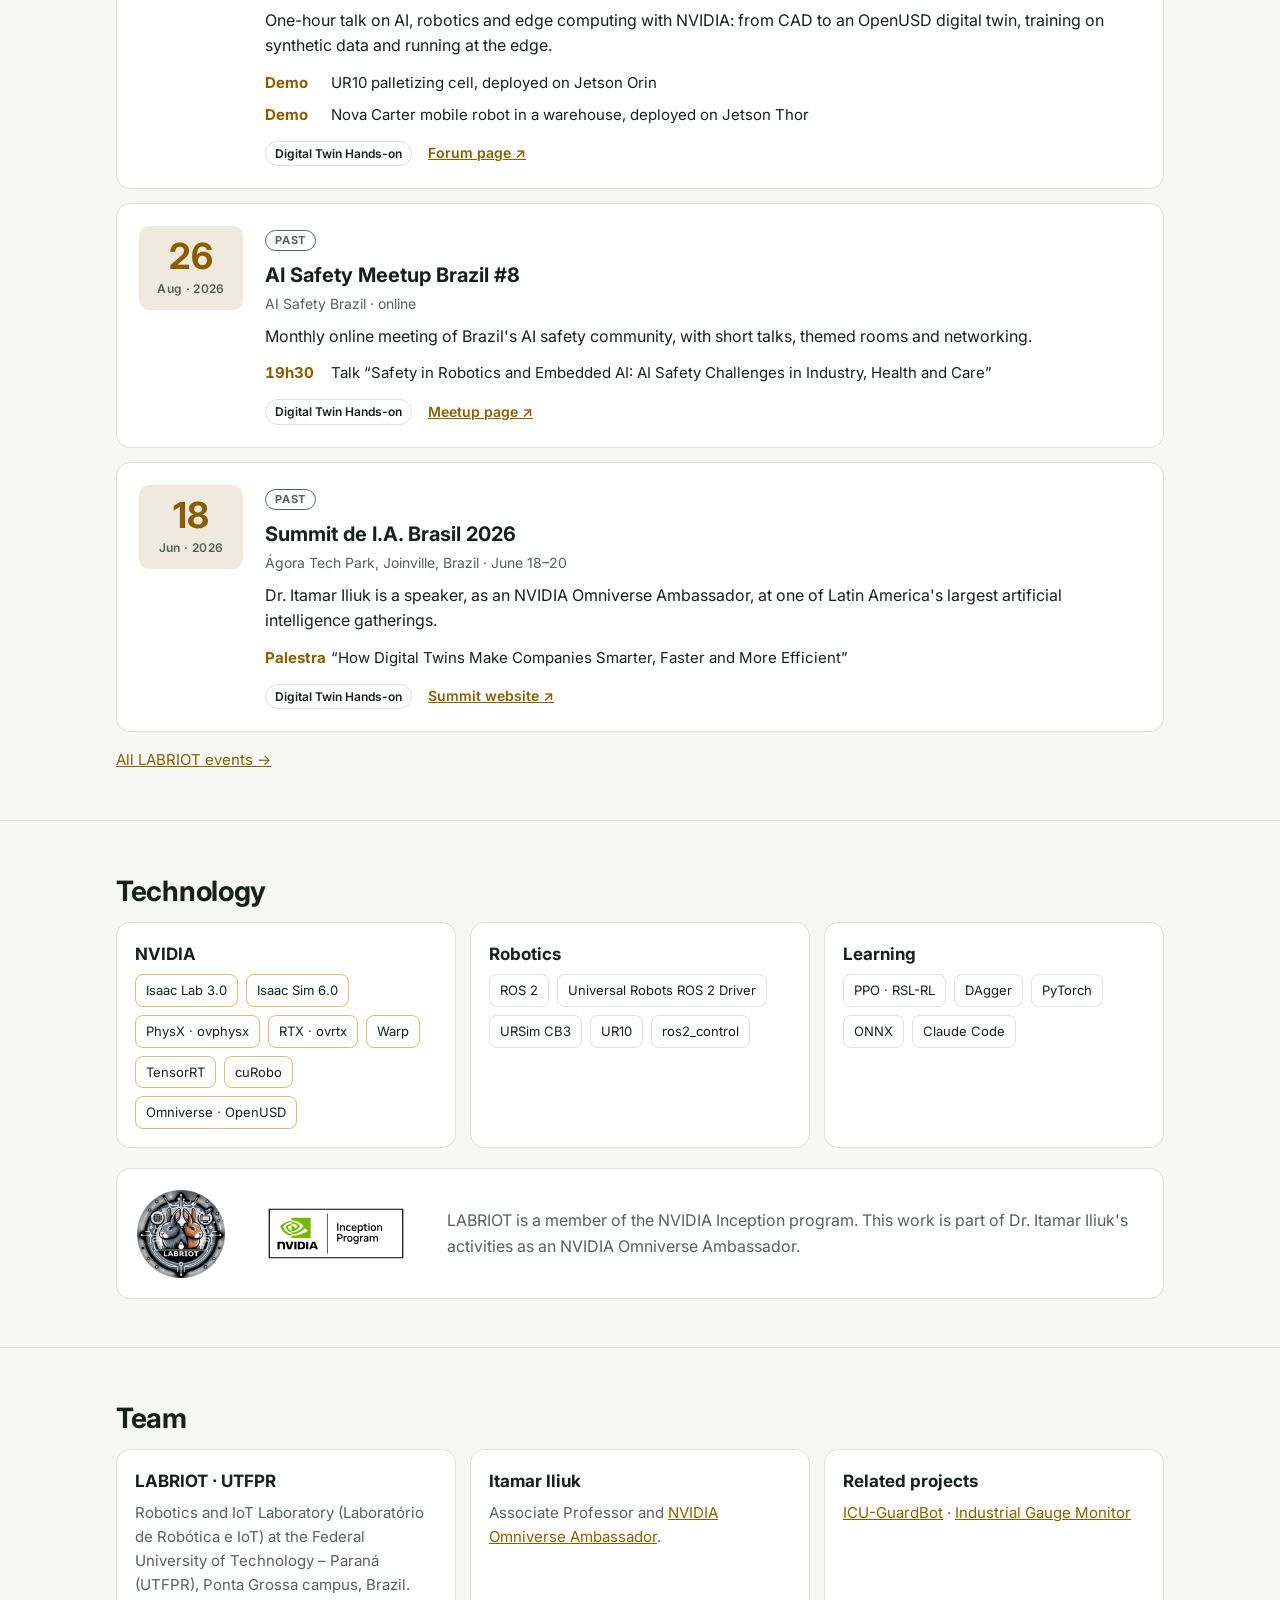
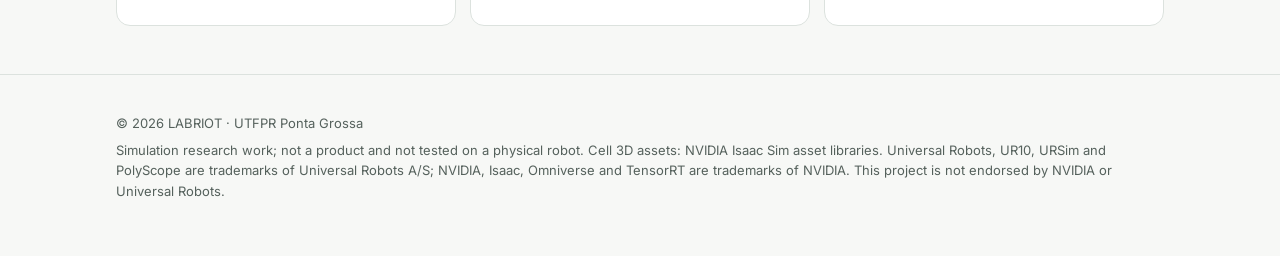
==== commit d7ae0703: "Eventos: Summit de I.A. Brasil em Joinville (2026 e 2027); sai o Upload AI Brasil Co-Authored-By: Cl" ====
--- a/index.html
+++ b/index.html
@@ -167,6 +167,7 @@
     <li class="ev realizado" id="ai-safety-oracle-2026"><div class="data"><span class="d">13</span><span class="m" lang="pt">nov · 2026</span><span class="m" lang="en">Nov · 2026</span></div><div><span class="st"><span lang="pt">Realizado</span><span lang="en">Past</span></span><h3><span lang="pt">AI Safety Meetup Brazil &amp; Oracle</span><span lang="en">AI Safety Meetup Brazil &amp; Oracle</span></h3><p class="local" lang="pt">Oracle Innovation Center, São Paulo (SP), com transmissão online</p><p class="local" lang="en">Oracle Innovation Center, São Paulo, Brazil, also streamed online</p><p class="resumo" lang="pt">Palestra sobre segurança por construção em robótica e gêmeos digitais, com os casos do UR10 e da saúde, seguida de mesa-redonda.</p><p class="resumo" lang="en">Talk on safety by design in robotics and digital twins, with the UR10 and healthcare cases, followed by a round table.</p><ul class="itens"><li><span class="h">19h50</span><span lang="pt">Palestra “Segurança na implementação de robótica e digital twins”</span><span lang="en">Talk “Safety in deploying robotics and digital twins”</span></li><li><span class="h">20h10</span><span lang="pt">Mesa-redonda</span><span lang="en">Round table</span></li></ul><div class="rodape"><span class="proj"><a href="https://itamariliuk.github.io/digital-twin-hands-on/">Digital Twin Hands-on</a></span><a href="https://luma.com/beltqv5z"><span lang="pt">Página do Meetup</span><span lang="en">Meetup page</span> ↗</a></div></div></li>
     <li class="ev realizado" id="webinar-embarcados-2026"><div class="data"><span class="d">7</span><span class="m" lang="pt">out · 2026</span><span class="m" lang="en">Oct · 2026</span></div><div><span class="st"><span lang="pt">Realizado</span><span lang="en">Past</span></span><h3><span lang="pt">Webinar “Do Gêmeo Digital à Fábrica Inteligente”</span><span lang="en">Webinar “From Digital Twin to Smart Factory”</span></h3><p class="local" lang="pt">Fórum Sistemas Embarcados e IoT 2026 · online</p><p class="local" lang="en">Embedded Systems and IoT Forum 2026 · online</p><p class="resumo" lang="pt">Palestra de uma hora sobre IA, robótica e edge computing com NVIDIA: do CAD ao gêmeo digital em OpenUSD, treino com dados sintéticos e execução na borda.</p><p class="resumo" lang="en">One-hour talk on AI, robotics and edge computing with NVIDIA: from CAD to an OpenUSD digital twin, training on synthetic data and running at the edge.</p><ul class="itens"><li><span class="h">Demo</span><span lang="pt">Célula de paletização com UR10, fechando em Jetson Orin</span><span lang="en">UR10 palletizing cell, deployed on Jetson Orin</span></li><li><span class="h">Demo</span><span lang="pt">Robô móvel Nova Carter em armazém, fechando em Jetson Thor</span><span lang="en">Nova Carter mobile robot in a warehouse, deployed on Jetson Thor</span></li></ul><div class="rodape"><span class="proj"><a href="https://itamariliuk.github.io/digital-twin-hands-on/">Digital Twin Hands-on</a></span><a href="https://embarcados.com.br/forum-sistemas-embarcados-e-iot-2026/"><span lang="pt">Página do Fórum</span><span lang="en">Forum page</span> ↗</a></div></div></li>
     <li class="ev realizado" id="ai-safety-meetup-8-2026"><div class="data"><span class="d">26</span><span class="m" lang="pt">ago · 2026</span><span class="m" lang="en">Aug · 2026</span></div><div><span class="st"><span lang="pt">Realizado</span><span lang="en">Past</span></span><h3><span lang="pt">AI Safety Meetup Brazil #8</span><span lang="en">AI Safety Meetup Brazil #8</span></h3><p class="local" lang="pt">AI Safety Brazil · online</p><p class="local" lang="en">AI Safety Brazil · online</p><p class="resumo" lang="pt">Encontro mensal e online da comunidade brasileira de segurança em IA, com falas curtas, salas temáticas e networking.</p><p class="resumo" lang="en">Monthly online meeting of Brazil's AI safety community, with short talks, themed rooms and networking.</p><ul class="itens"><li><span class="h">19h30</span><span lang="pt">Palestra “Segurança em Robótica e IA Embarcada: Desafios de AI Safety na Indústria, Saúde e Cuidados”</span><span lang="en">Talk “Safety in Robotics and Embedded AI: AI Safety Challenges in Industry, Health and Care”</span></li></ul><div class="rodape"><span class="proj"><a href="https://itamariliuk.github.io/digital-twin-hands-on/">Digital Twin Hands-on</a></span><a href="https://luma.com/j36di9za"><span lang="pt">Página do Meetup</span><span lang="en">Meetup page</span> ↗</a></div></div></li>
+    <li class="ev realizado" id="summit-ia-joinville-2026"><div class="data"><span class="d">18</span><span class="m" lang="pt">jun · 2026</span><span class="m" lang="en">Jun · 2026</span></div><div><span class="st"><span lang="pt">Realizado</span><span lang="en">Past</span></span><h3><span lang="pt">Summit de I.A. Brasil 2026</span><span lang="en">Summit de I.A. Brasil 2026</span></h3><p class="local" lang="pt">Ágora Tech Park, Joinville (SC) · 18 a 20 de junho</p><p class="local" lang="en">Ágora Tech Park, Joinville, Brazil · June 18–20</p><p class="resumo" lang="pt">A Dra. Itamar Iliuk é palestrante, como NVIDIA Omniverse Ambassador, num dos maiores encontros de inteligência artificial da América Latina.</p><p class="resumo" lang="en">Dr. Itamar Iliuk is a speaker, as an NVIDIA Omniverse Ambassador, at one of Latin America's largest artificial intelligence gatherings.</p><ul class="itens"><li><span class="h">Palestra</span><span lang="pt">“Como Gêmeos Digitais Criam Empresas Mais Inteligentes, Rápidas e Eficientes”</span><span lang="en">“How Digital Twins Make Companies Smarter, Faster and More Efficient”</span></li></ul><div class="rodape"><span class="proj"><a href="https://itamariliuk.github.io/digital-twin-hands-on/">Digital Twin Hands-on</a></span><a href="https://www.summitdeinteligenciaartificial.com/"><span lang="pt">Site do Summit</span><span lang="en">Summit website</span> ↗</a></div></div></li>
   </ul>
   <p class="eventos-todos"><a href="https://itamariliuk.github.io/#eventos"><span lang="pt">Todas as participações do LABRIOT →</span><span lang="en">All LABRIOT events →</span></a></p>
 </div></section>
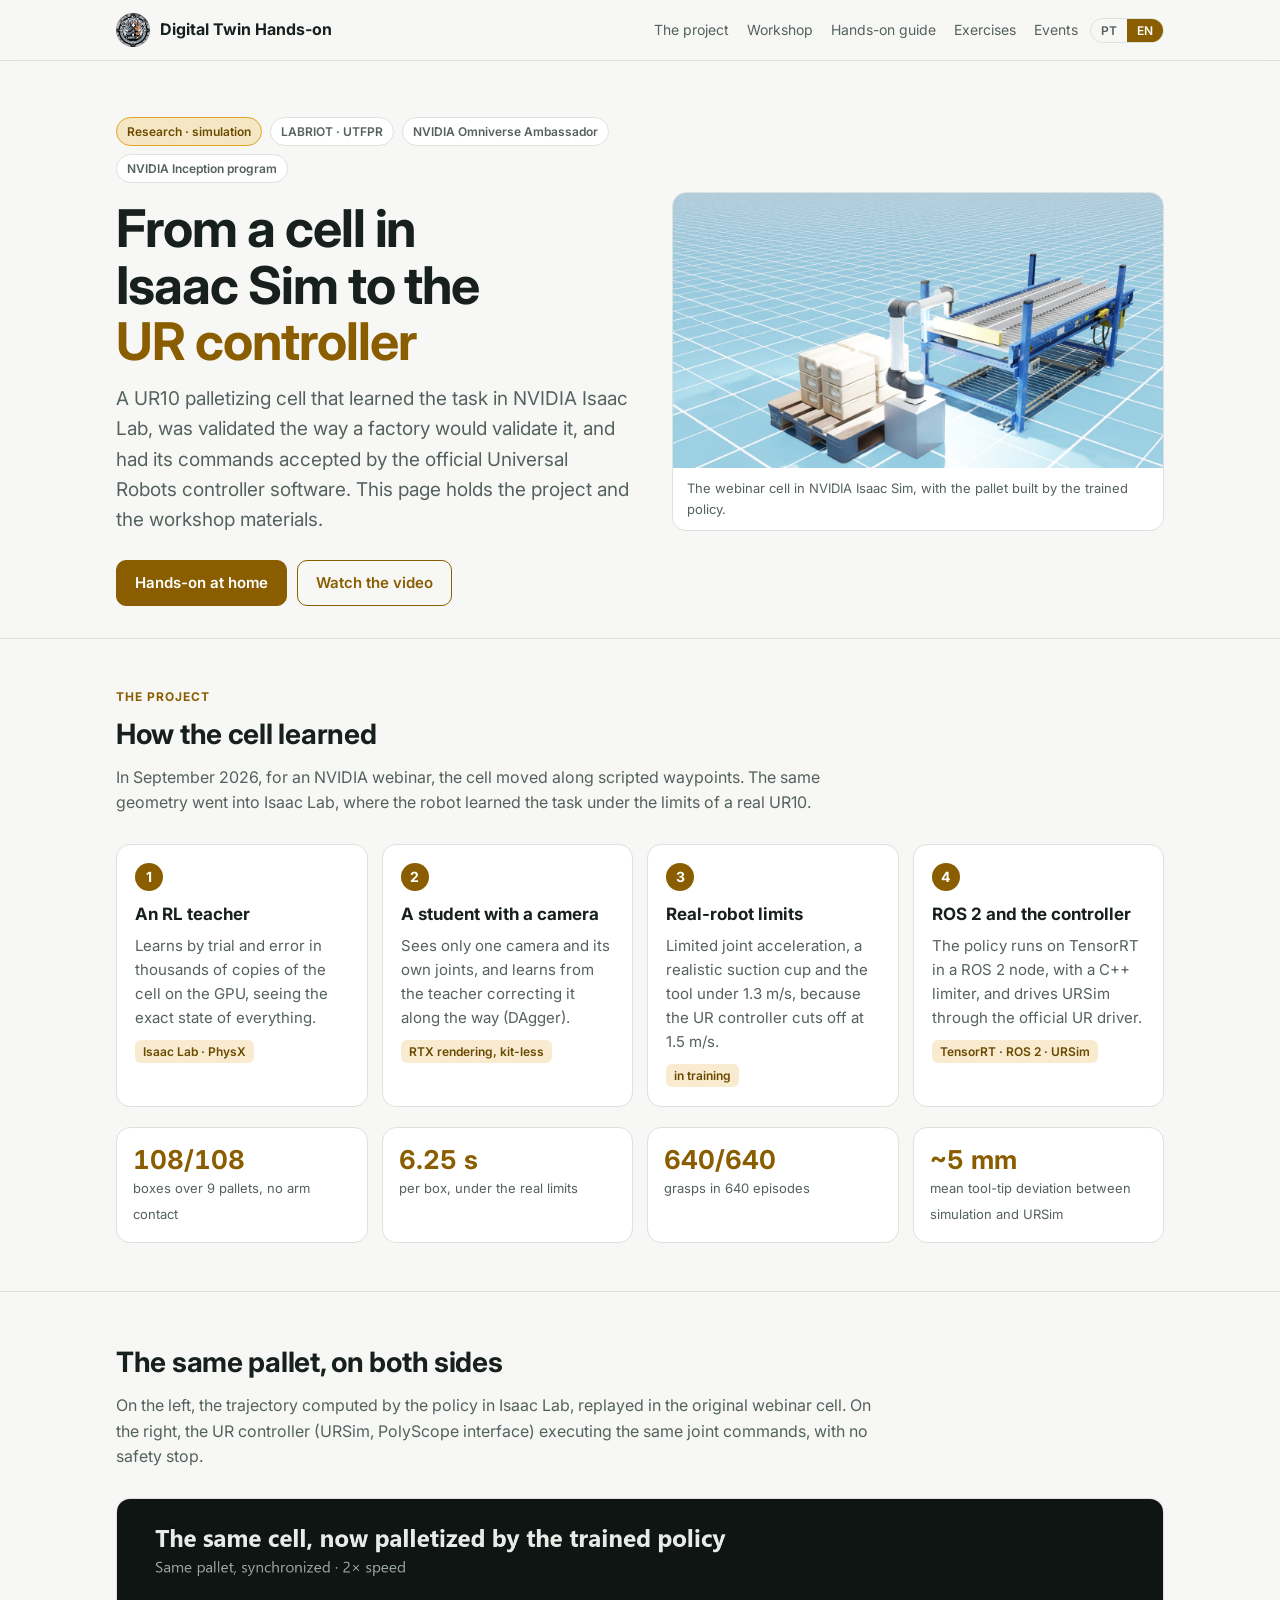
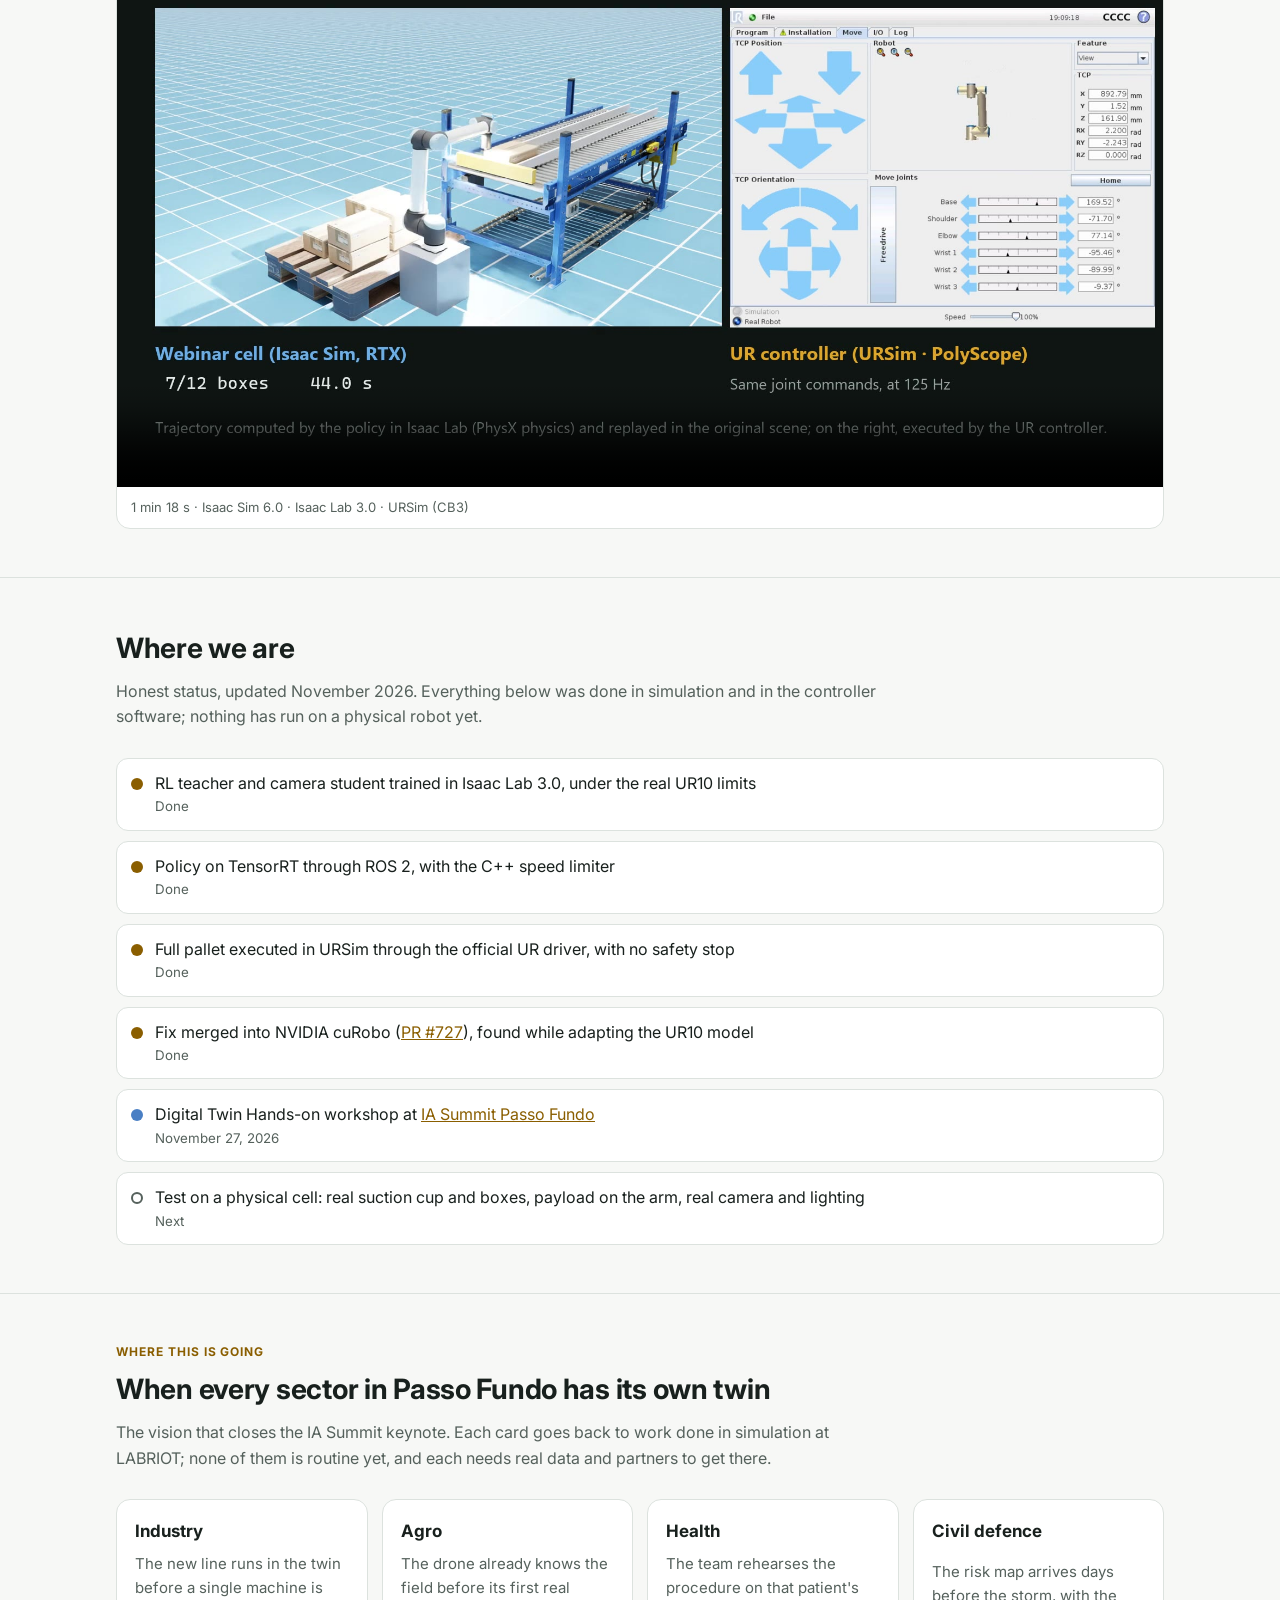
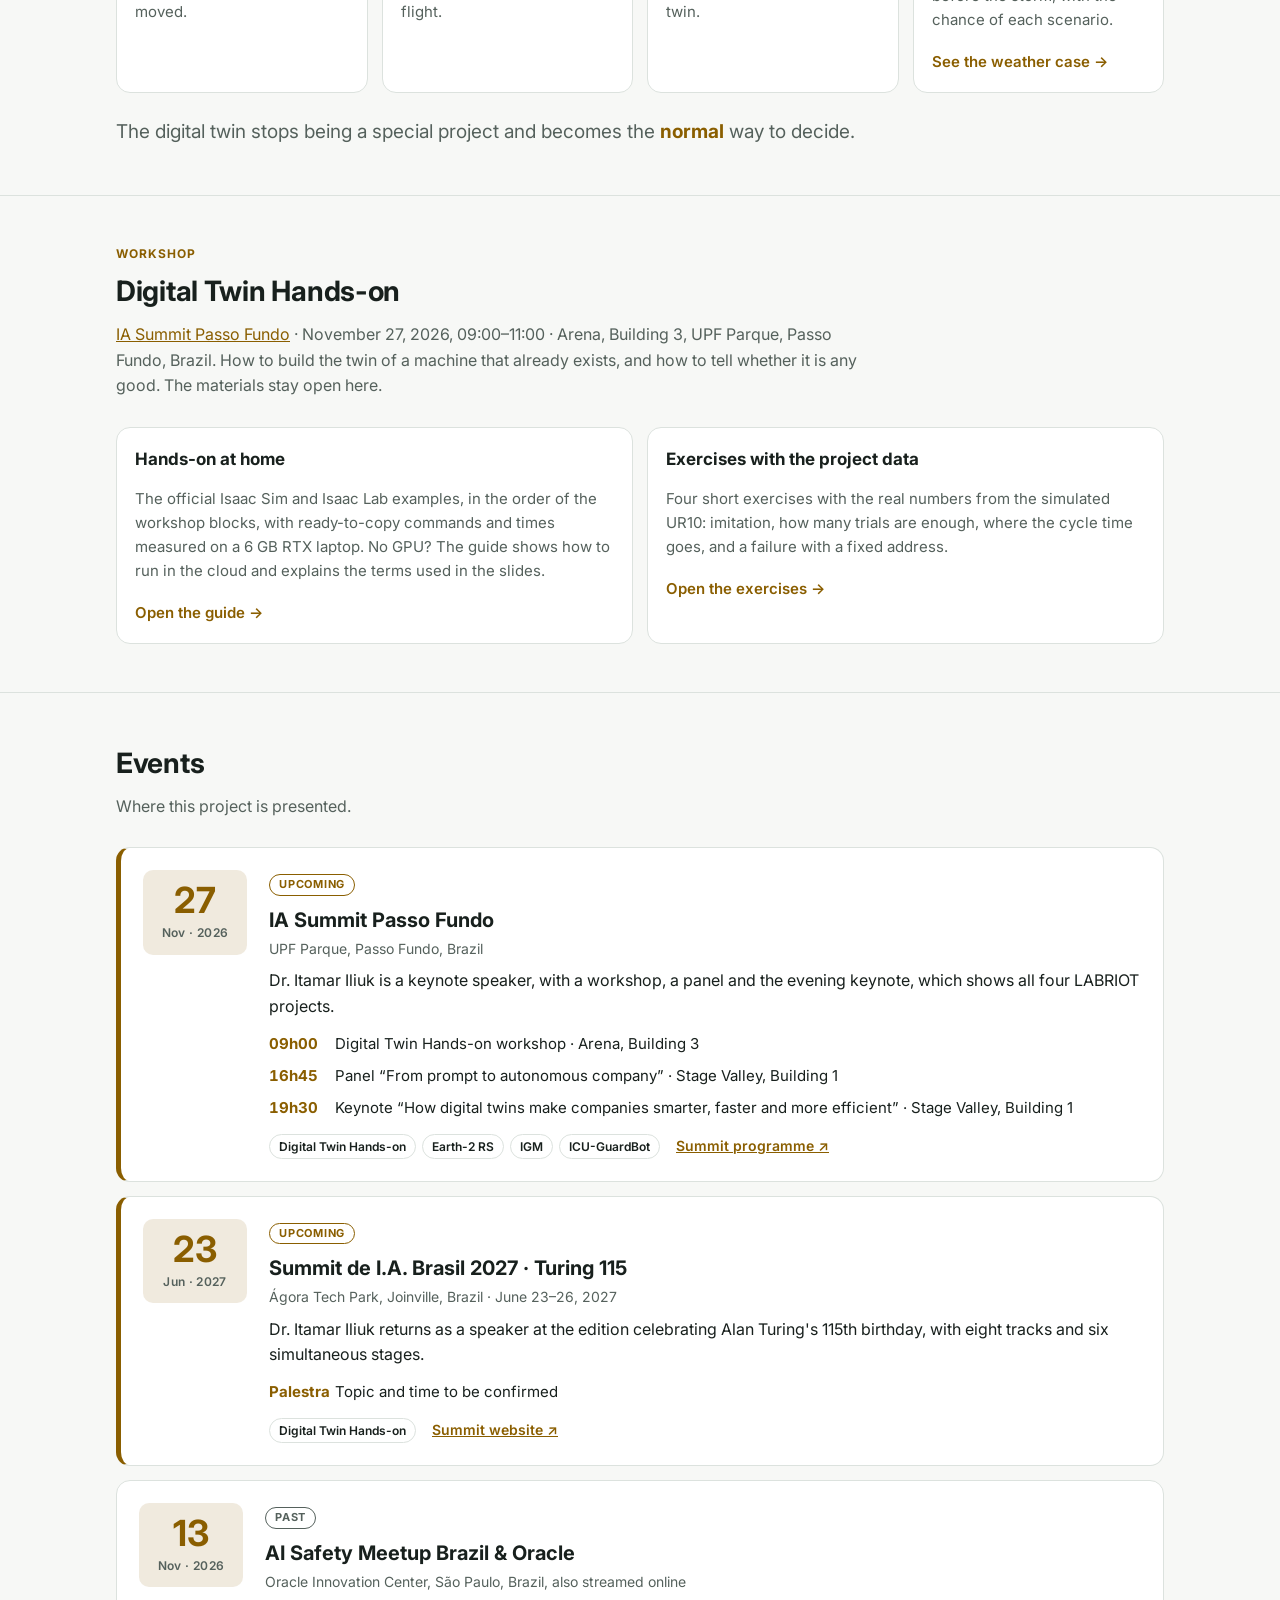
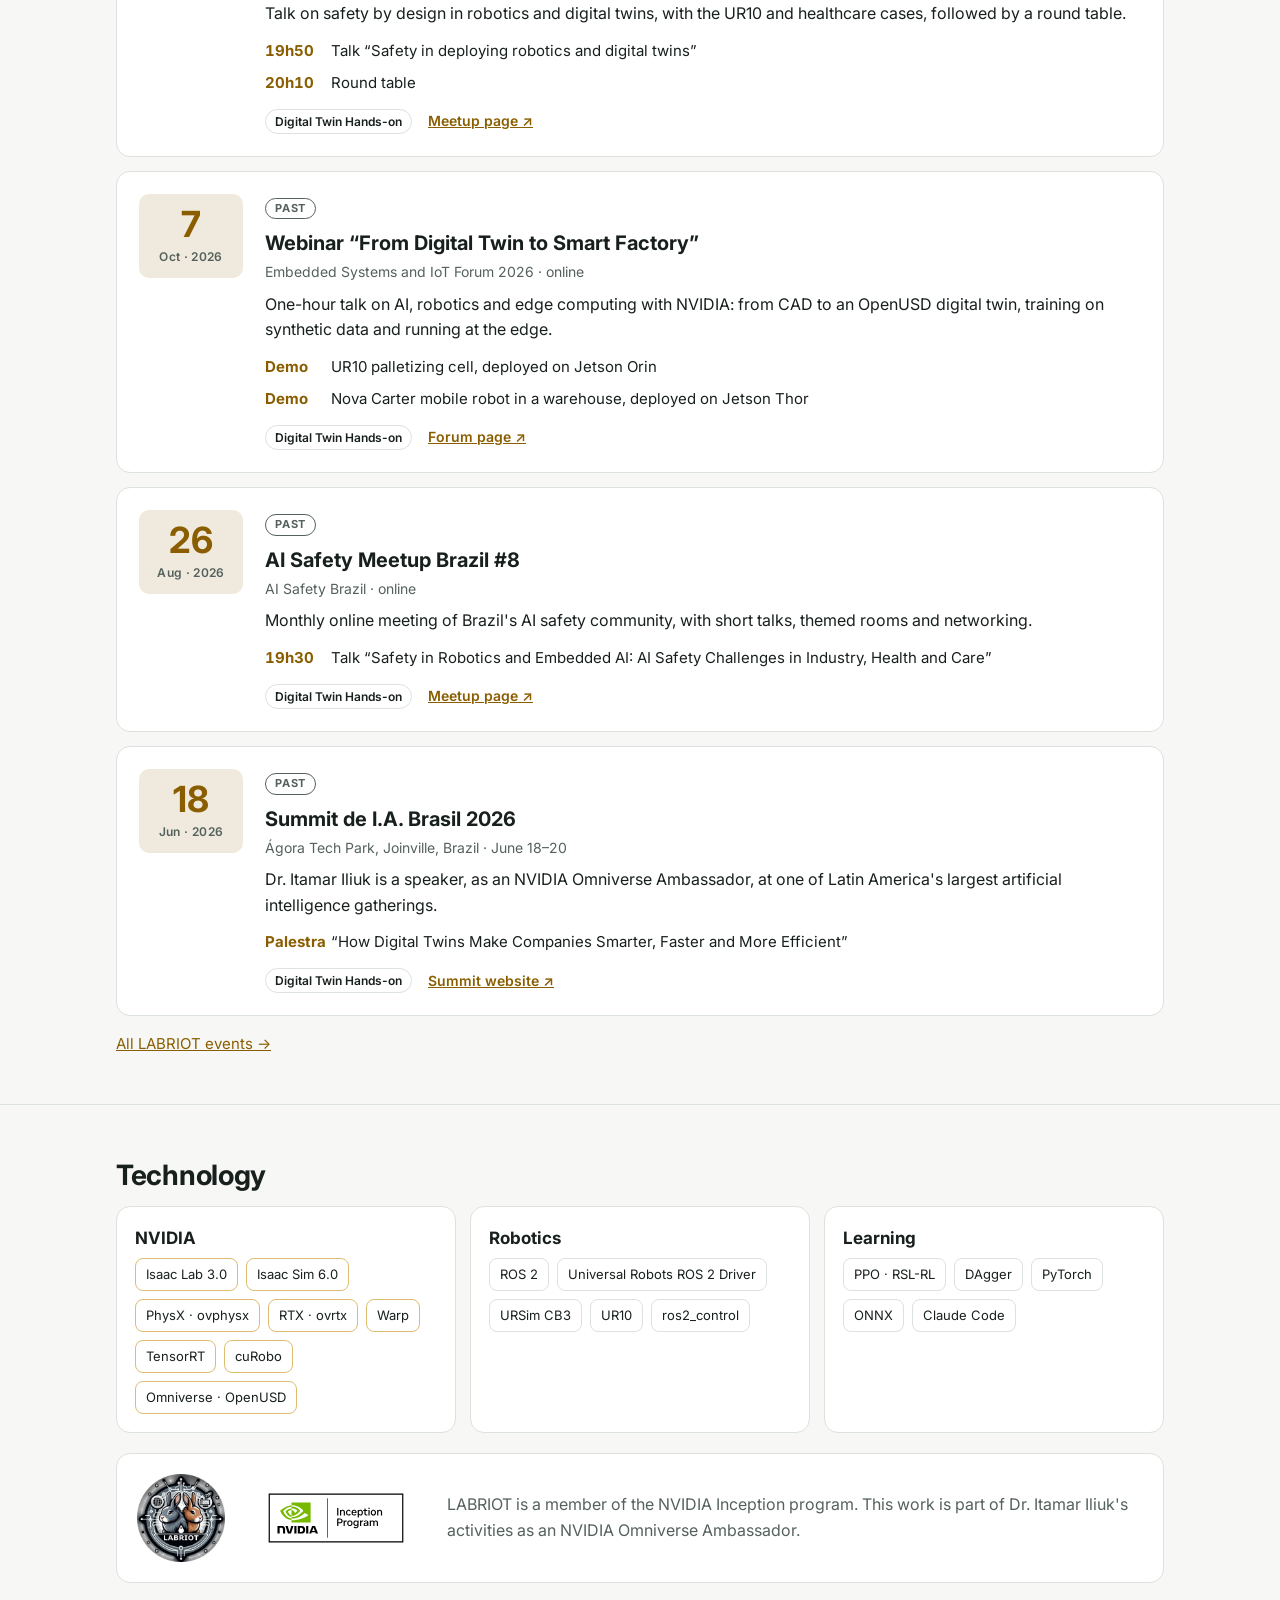
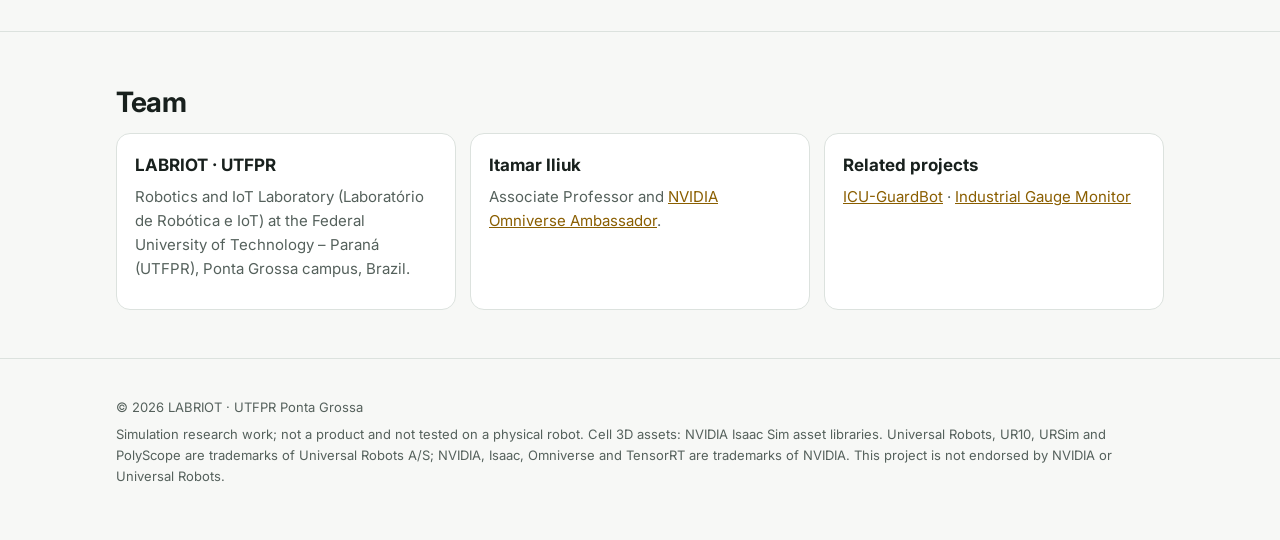
==== commit d4752fe6: "Eventos: Summit de Joinville 2027 também no Digital Twin Co-Authored-By: Claude Opus 5.5 <noreply@an" ====
--- a/index.html
+++ b/index.html
@@ -164,6 +164,7 @@
   <p class="sub" lang="pt">Onde este projeto é apresentado.</p><p class="sub" lang="en">Where this project is presented.</p>
   <ul class="eventos">
     <li class="ev proximo" id="ia-summit-pf-2026"><div class="data"><span class="d">27</span><span class="m" lang="pt">nov · 2026</span><span class="m" lang="en">Nov · 2026</span></div><div><span class="st"><span lang="pt">Próximo</span><span lang="en">Upcoming</span></span><h3><span lang="pt">IA Summit Passo Fundo</span><span lang="en">IA Summit Passo Fundo</span></h3><p class="local" lang="pt">UPF Parque, Passo Fundo (RS)</p><p class="local" lang="en">UPF Parque, Passo Fundo, Brazil</p><p class="resumo" lang="pt">A Dra. Itamar Iliuk é palestrante principal, com um workshop, um painel e a palestra da noite, que mostra os quatro projetos do LABRIOT.</p><p class="resumo" lang="en">Dr. Itamar Iliuk is a keynote speaker, with a workshop, a panel and the evening keynote, which shows all four LABRIOT projects.</p><ul class="itens"><li><span class="h">09h00</span><span lang="pt">Workshop Digital Twin Hands-on · Arena, Prédio 3</span><span lang="en">Digital Twin Hands-on workshop · Arena, Building 3</span></li><li><span class="h">16h45</span><span lang="pt">Painel “Do prompt à empresa autônoma” · Stage Valley, Prédio 1</span><span lang="en">Panel “From prompt to autonomous company” · Stage Valley, Building 1</span></li><li><span class="h">19h30</span><span lang="pt">Palestra principal “Como gêmeos digitais criam empresas mais inteligentes, rápidas e eficientes” · Stage Valley, Prédio 1</span><span lang="en">Keynote “How digital twins make companies smarter, faster and more efficient” · Stage Valley, Building 1</span></li></ul><div class="rodape"><span class="proj"><a href="https://itamariliuk.github.io/digital-twin-hands-on/">Digital Twin Hands-on</a><a href="https://itamariliuk.github.io/earth2-rs-eventos-severos/">Earth-2 RS</a><a href="https://itamariliuk.github.io/igm/">IGM</a><a href="https://itamariliuk.github.io/icu-guardbot/">ICU-GuardBot</a></span><a href="https://iasummitpassofundo.com.br/programacao"><span lang="pt">Programação do Summit</span><span lang="en">Summit programme</span> ↗</a></div></div></li>
+    <li class="ev proximo" id="summit-ia-joinville-2027"><div class="data"><span class="d">23</span><span class="m" lang="pt">jun · 2027</span><span class="m" lang="en">Jun · 2027</span></div><div><span class="st"><span lang="pt">Próximo</span><span lang="en">Upcoming</span></span><h3><span lang="pt">Summit de I.A. Brasil 2027 · Turing 115</span><span lang="en">Summit de I.A. Brasil 2027 · Turing 115</span></h3><p class="local" lang="pt">Ágora Tech Park, Joinville (SC) · 23 a 26 de junho de 2027</p><p class="local" lang="en">Ágora Tech Park, Joinville, Brazil · June 23–26, 2027</p><p class="resumo" lang="pt">A Dra. Itamar Iliuk volta como palestrante na edição que celebra os 115 anos de Alan Turing, com oito trilhas e seis palcos simultâneos.</p><p class="resumo" lang="en">Dr. Itamar Iliuk returns as a speaker at the edition celebrating Alan Turing's 115th birthday, with eight tracks and six simultaneous stages.</p><ul class="itens"><li><span class="h">Palestra</span><span lang="pt">Tema e horário a confirmar</span><span lang="en">Topic and time to be confirmed</span></li></ul><div class="rodape"><span class="proj"><a href="https://itamariliuk.github.io/digital-twin-hands-on/">Digital Twin Hands-on</a></span><a href="https://www.summitdeinteligenciaartificial.com/"><span lang="pt">Site do Summit</span><span lang="en">Summit website</span> ↗</a></div></div></li>
     <li class="ev realizado" id="ai-safety-oracle-2026"><div class="data"><span class="d">13</span><span class="m" lang="pt">nov · 2026</span><span class="m" lang="en">Nov · 2026</span></div><div><span class="st"><span lang="pt">Realizado</span><span lang="en">Past</span></span><h3><span lang="pt">AI Safety Meetup Brazil &amp; Oracle</span><span lang="en">AI Safety Meetup Brazil &amp; Oracle</span></h3><p class="local" lang="pt">Oracle Innovation Center, São Paulo (SP), com transmissão online</p><p class="local" lang="en">Oracle Innovation Center, São Paulo, Brazil, also streamed online</p><p class="resumo" lang="pt">Palestra sobre segurança por construção em robótica e gêmeos digitais, com os casos do UR10 e da saúde, seguida de mesa-redonda.</p><p class="resumo" lang="en">Talk on safety by design in robotics and digital twins, with the UR10 and healthcare cases, followed by a round table.</p><ul class="itens"><li><span class="h">19h50</span><span lang="pt">Palestra “Segurança na implementação de robótica e digital twins”</span><span lang="en">Talk “Safety in deploying robotics and digital twins”</span></li><li><span class="h">20h10</span><span lang="pt">Mesa-redonda</span><span lang="en">Round table</span></li></ul><div class="rodape"><span class="proj"><a href="https://itamariliuk.github.io/digital-twin-hands-on/">Digital Twin Hands-on</a></span><a href="https://luma.com/beltqv5z"><span lang="pt">Página do Meetup</span><span lang="en">Meetup page</span> ↗</a></div></div></li>
     <li class="ev realizado" id="webinar-embarcados-2026"><div class="data"><span class="d">7</span><span class="m" lang="pt">out · 2026</span><span class="m" lang="en">Oct · 2026</span></div><div><span class="st"><span lang="pt">Realizado</span><span lang="en">Past</span></span><h3><span lang="pt">Webinar “Do Gêmeo Digital à Fábrica Inteligente”</span><span lang="en">Webinar “From Digital Twin to Smart Factory”</span></h3><p class="local" lang="pt">Fórum Sistemas Embarcados e IoT 2026 · online</p><p class="local" lang="en">Embedded Systems and IoT Forum 2026 · online</p><p class="resumo" lang="pt">Palestra de uma hora sobre IA, robótica e edge computing com NVIDIA: do CAD ao gêmeo digital em OpenUSD, treino com dados sintéticos e execução na borda.</p><p class="resumo" lang="en">One-hour talk on AI, robotics and edge computing with NVIDIA: from CAD to an OpenUSD digital twin, training on synthetic data and running at the edge.</p><ul class="itens"><li><span class="h">Demo</span><span lang="pt">Célula de paletização com UR10, fechando em Jetson Orin</span><span lang="en">UR10 palletizing cell, deployed on Jetson Orin</span></li><li><span class="h">Demo</span><span lang="pt">Robô móvel Nova Carter em armazém, fechando em Jetson Thor</span><span lang="en">Nova Carter mobile robot in a warehouse, deployed on Jetson Thor</span></li></ul><div class="rodape"><span class="proj"><a href="https://itamariliuk.github.io/digital-twin-hands-on/">Digital Twin Hands-on</a></span><a href="https://embarcados.com.br/forum-sistemas-embarcados-e-iot-2026/"><span lang="pt">Página do Fórum</span><span lang="en">Forum page</span> ↗</a></div></div></li>
     <li class="ev realizado" id="ai-safety-meetup-8-2026"><div class="data"><span class="d">26</span><span class="m" lang="pt">ago · 2026</span><span class="m" lang="en">Aug · 2026</span></div><div><span class="st"><span lang="pt">Realizado</span><span lang="en">Past</span></span><h3><span lang="pt">AI Safety Meetup Brazil #8</span><span lang="en">AI Safety Meetup Brazil #8</span></h3><p class="local" lang="pt">AI Safety Brazil · online</p><p class="local" lang="en">AI Safety Brazil · online</p><p class="resumo" lang="pt">Encontro mensal e online da comunidade brasileira de segurança em IA, com falas curtas, salas temáticas e networking.</p><p class="resumo" lang="en">Monthly online meeting of Brazil's AI safety community, with short talks, themed rooms and networking.</p><ul class="itens"><li><span class="h">19h30</span><span lang="pt">Palestra “Segurança em Robótica e IA Embarcada: Desafios de AI Safety na Indústria, Saúde e Cuidados”</span><span lang="en">Talk “Safety in Robotics and Embedded AI: AI Safety Challenges in Industry, Health and Care”</span></li></ul><div class="rodape"><span class="proj"><a href="https://itamariliuk.github.io/digital-twin-hands-on/">Digital Twin Hands-on</a></span><a href="https://luma.com/j36di9za"><span lang="pt">Página do Meetup</span><span lang="en">Meetup page</span> ↗</a></div></div></li>
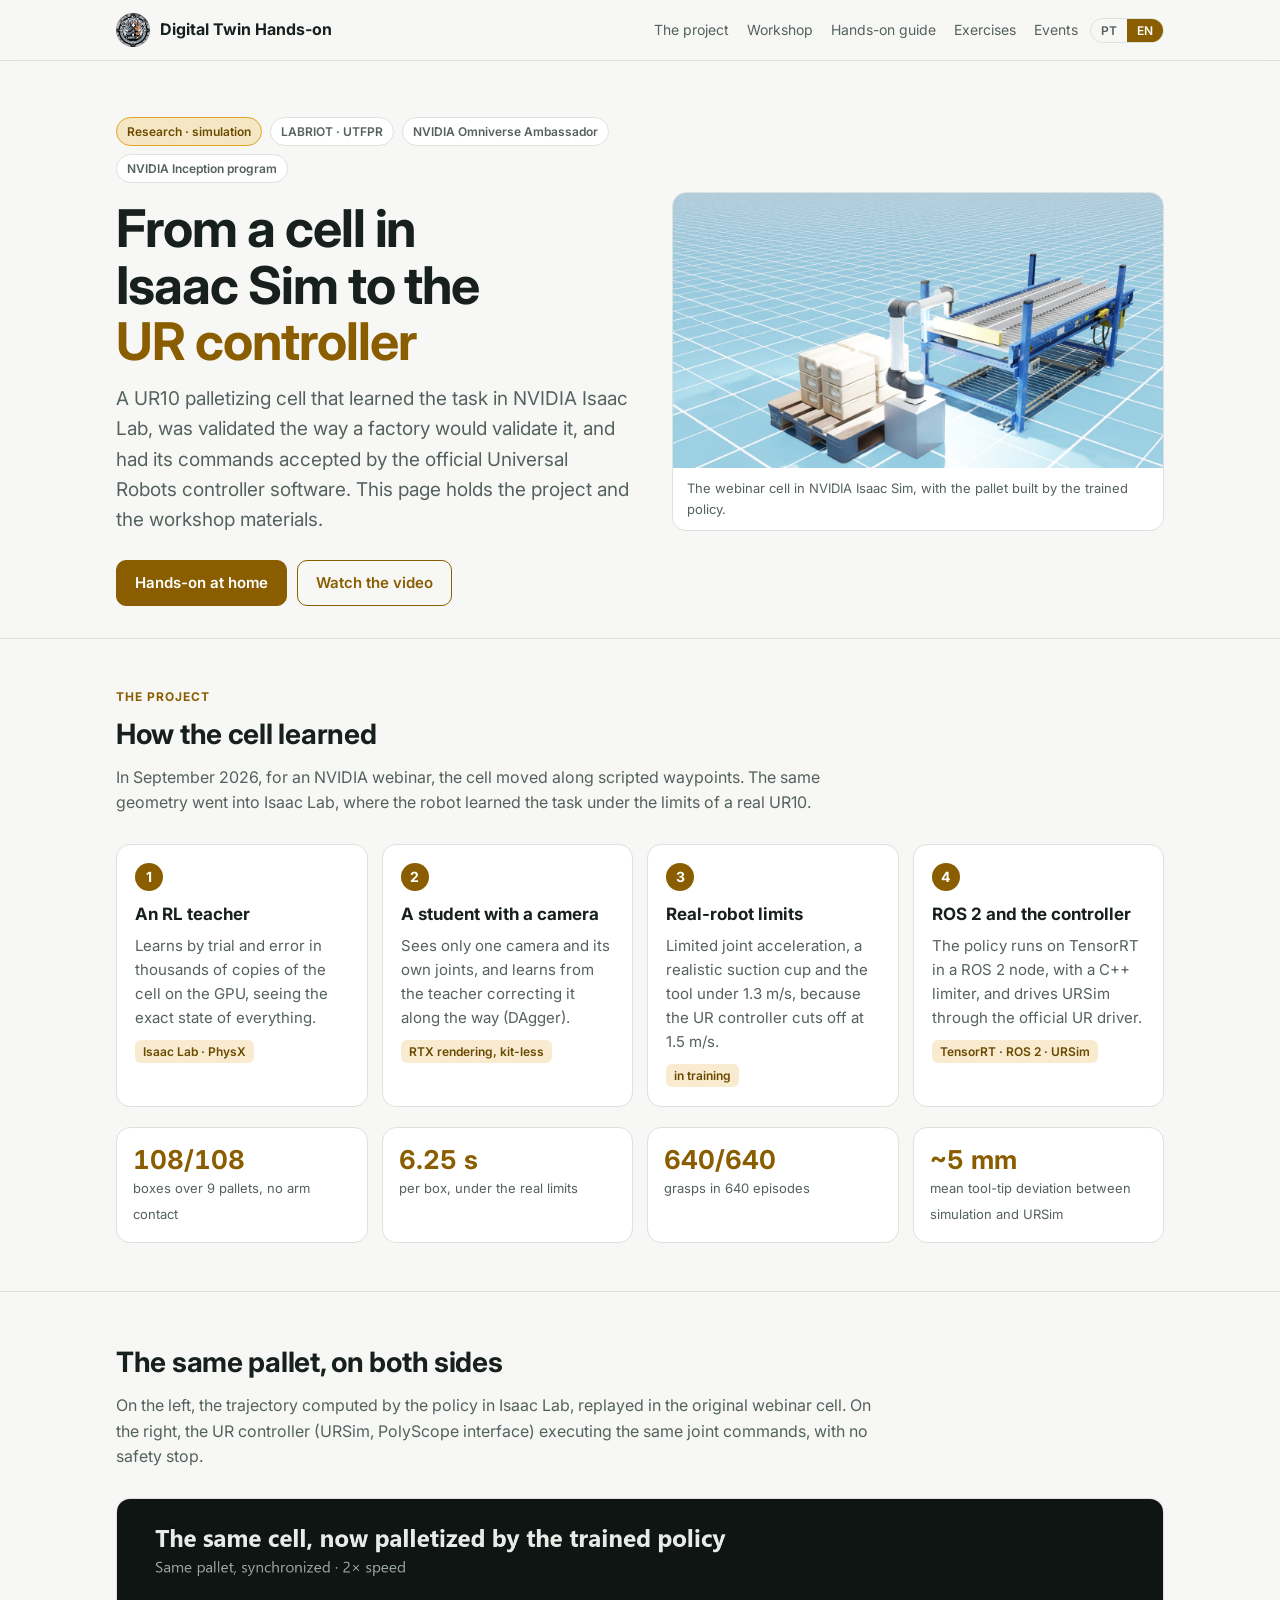
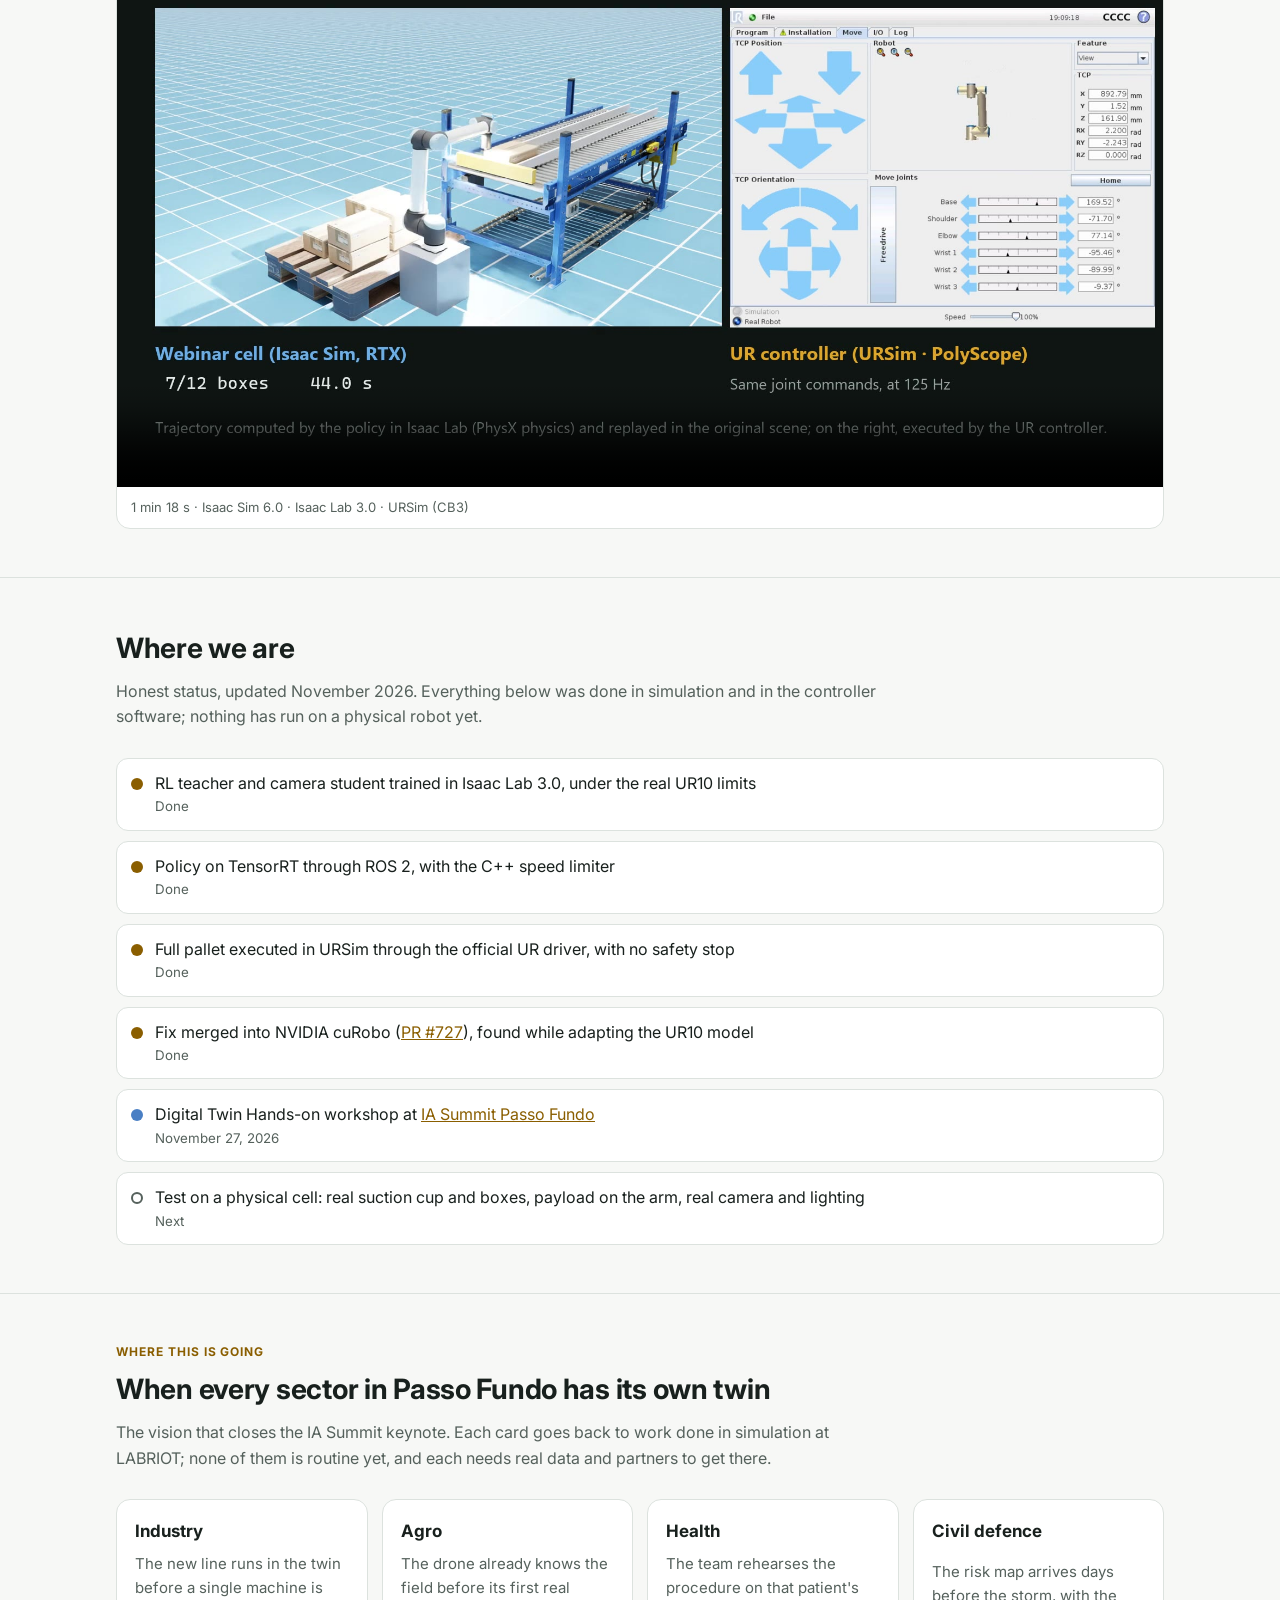
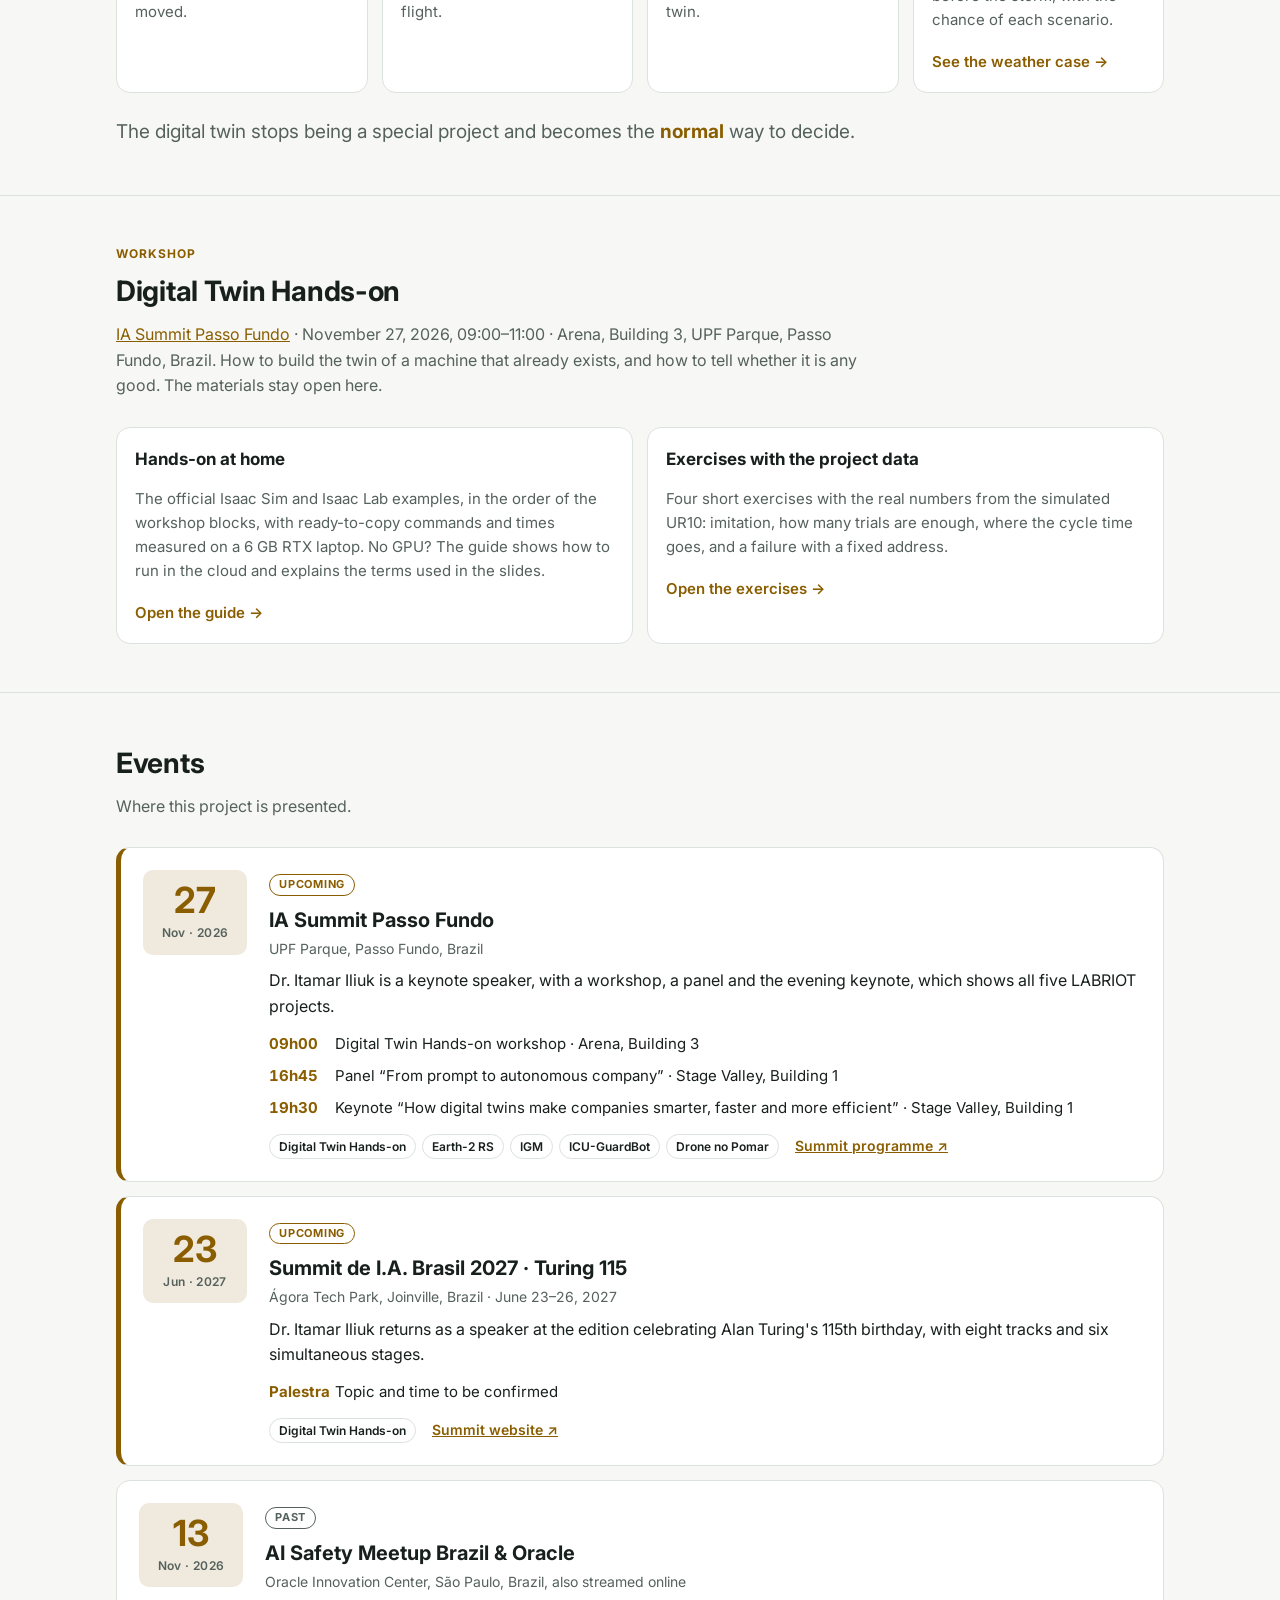
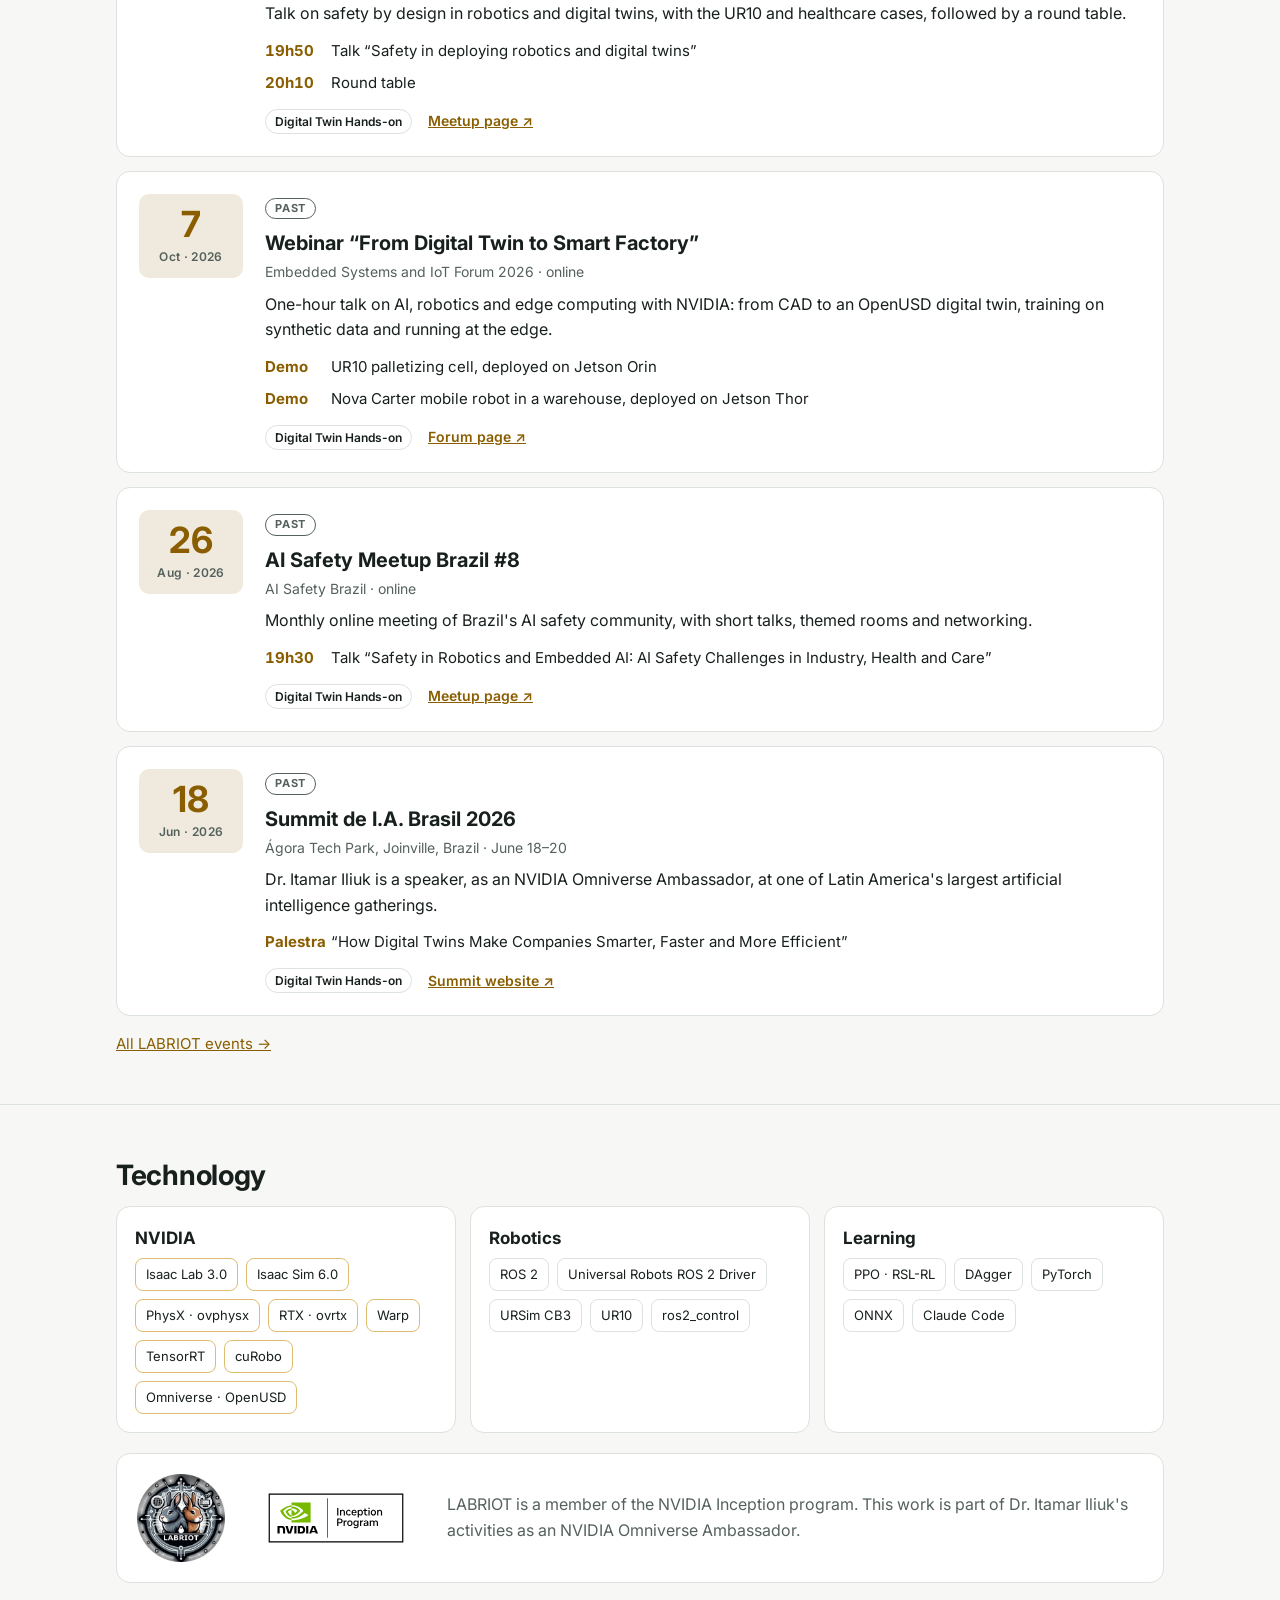
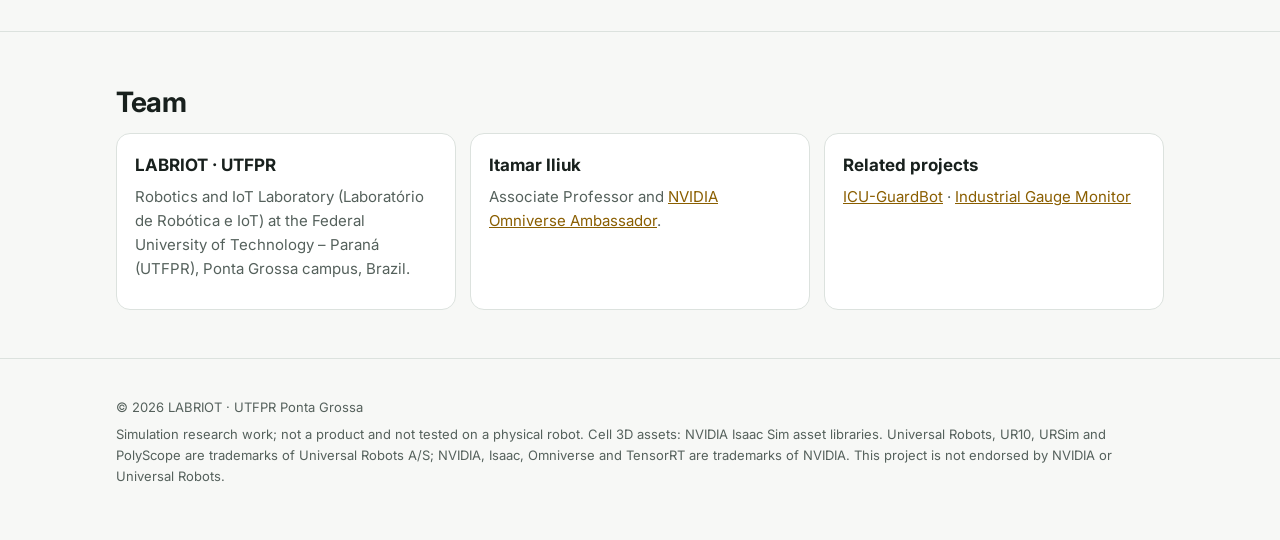
==== commit 1f5ac2b7: "Eventos: Drone no Pomar no IA Summit Passo Fundo Co-Authored-By: Claude Opus 5.5 <noreply@anthropic." ====
--- a/index.html
+++ b/index.html
@@ -163,7 +163,7 @@
   <h2><span lang="pt">Eventos</span><span lang="en">Events</span></h2>
   <p class="sub" lang="pt">Onde este projeto é apresentado.</p><p class="sub" lang="en">Where this project is presented.</p>
   <ul class="eventos">
-    <li class="ev proximo" id="ia-summit-pf-2026"><div class="data"><span class="d">27</span><span class="m" lang="pt">nov · 2026</span><span class="m" lang="en">Nov · 2026</span></div><div><span class="st"><span lang="pt">Próximo</span><span lang="en">Upcoming</span></span><h3><span lang="pt">IA Summit Passo Fundo</span><span lang="en">IA Summit Passo Fundo</span></h3><p class="local" lang="pt">UPF Parque, Passo Fundo (RS)</p><p class="local" lang="en">UPF Parque, Passo Fundo, Brazil</p><p class="resumo" lang="pt">A Dra. Itamar Iliuk é palestrante principal, com um workshop, um painel e a palestra da noite, que mostra os quatro projetos do LABRIOT.</p><p class="resumo" lang="en">Dr. Itamar Iliuk is a keynote speaker, with a workshop, a panel and the evening keynote, which shows all four LABRIOT projects.</p><ul class="itens"><li><span class="h">09h00</span><span lang="pt">Workshop Digital Twin Hands-on · Arena, Prédio 3</span><span lang="en">Digital Twin Hands-on workshop · Arena, Building 3</span></li><li><span class="h">16h45</span><span lang="pt">Painel “Do prompt à empresa autônoma” · Stage Valley, Prédio 1</span><span lang="en">Panel “From prompt to autonomous company” · Stage Valley, Building 1</span></li><li><span class="h">19h30</span><span lang="pt">Palestra principal “Como gêmeos digitais criam empresas mais inteligentes, rápidas e eficientes” · Stage Valley, Prédio 1</span><span lang="en">Keynote “How digital twins make companies smarter, faster and more efficient” · Stage Valley, Building 1</span></li></ul><div class="rodape"><span class="proj"><a href="https://itamariliuk.github.io/digital-twin-hands-on/">Digital Twin Hands-on</a><a href="https://itamariliuk.github.io/earth2-rs-eventos-severos/">Earth-2 RS</a><a href="https://itamariliuk.github.io/igm/">IGM</a><a href="https://itamariliuk.github.io/icu-guardbot/">ICU-GuardBot</a></span><a href="https://iasummitpassofundo.com.br/programacao"><span lang="pt">Programação do Summit</span><span lang="en">Summit programme</span> ↗</a></div></div></li>
+    <li class="ev proximo" id="ia-summit-pf-2026"><div class="data"><span class="d">27</span><span class="m" lang="pt">nov · 2026</span><span class="m" lang="en">Nov · 2026</span></div><div><span class="st"><span lang="pt">Próximo</span><span lang="en">Upcoming</span></span><h3><span lang="pt">IA Summit Passo Fundo</span><span lang="en">IA Summit Passo Fundo</span></h3><p class="local" lang="pt">UPF Parque, Passo Fundo (RS)</p><p class="local" lang="en">UPF Parque, Passo Fundo, Brazil</p><p class="resumo" lang="pt">A Dra. Itamar Iliuk é palestrante principal, com um workshop, um painel e a palestra da noite, que mostra os cinco projetos do LABRIOT.</p><p class="resumo" lang="en">Dr. Itamar Iliuk is a keynote speaker, with a workshop, a panel and the evening keynote, which shows all five LABRIOT projects.</p><ul class="itens"><li><span class="h">09h00</span><span lang="pt">Workshop Digital Twin Hands-on · Arena, Prédio 3</span><span lang="en">Digital Twin Hands-on workshop · Arena, Building 3</span></li><li><span class="h">16h45</span><span lang="pt">Painel “Do prompt à empresa autônoma” · Stage Valley, Prédio 1</span><span lang="en">Panel “From prompt to autonomous company” · Stage Valley, Building 1</span></li><li><span class="h">19h30</span><span lang="pt">Palestra principal “Como gêmeos digitais criam empresas mais inteligentes, rápidas e eficientes” · Stage Valley, Prédio 1</span><span lang="en">Keynote “How digital twins make companies smarter, faster and more efficient” · Stage Valley, Building 1</span></li></ul><div class="rodape"><span class="proj"><a href="https://itamariliuk.github.io/digital-twin-hands-on/">Digital Twin Hands-on</a><a href="https://itamariliuk.github.io/earth2-rs-eventos-severos/">Earth-2 RS</a><a href="https://itamariliuk.github.io/igm/">IGM</a><a href="https://itamariliuk.github.io/icu-guardbot/">ICU-GuardBot</a><a href="https://itamariliuk.github.io/drone-pomar/">Drone no Pomar</a></span><a href="https://iasummitpassofundo.com.br/programacao"><span lang="pt">Programação do Summit</span><span lang="en">Summit programme</span> ↗</a></div></div></li>
     <li class="ev proximo" id="summit-ia-joinville-2027"><div class="data"><span class="d">23</span><span class="m" lang="pt">jun · 2027</span><span class="m" lang="en">Jun · 2027</span></div><div><span class="st"><span lang="pt">Próximo</span><span lang="en">Upcoming</span></span><h3><span lang="pt">Summit de I.A. Brasil 2027 · Turing 115</span><span lang="en">Summit de I.A. Brasil 2027 · Turing 115</span></h3><p class="local" lang="pt">Ágora Tech Park, Joinville (SC) · 23 a 26 de junho de 2027</p><p class="local" lang="en">Ágora Tech Park, Joinville, Brazil · June 23–26, 2027</p><p class="resumo" lang="pt">A Dra. Itamar Iliuk volta como palestrante na edição que celebra os 115 anos de Alan Turing, com oito trilhas e seis palcos simultâneos.</p><p class="resumo" lang="en">Dr. Itamar Iliuk returns as a speaker at the edition celebrating Alan Turing's 115th birthday, with eight tracks and six simultaneous stages.</p><ul class="itens"><li><span class="h">Palestra</span><span lang="pt">Tema e horário a confirmar</span><span lang="en">Topic and time to be confirmed</span></li></ul><div class="rodape"><span class="proj"><a href="https://itamariliuk.github.io/digital-twin-hands-on/">Digital Twin Hands-on</a></span><a href="https://www.summitdeinteligenciaartificial.com/"><span lang="pt">Site do Summit</span><span lang="en">Summit website</span> ↗</a></div></div></li>
     <li class="ev realizado" id="ai-safety-oracle-2026"><div class="data"><span class="d">13</span><span class="m" lang="pt">nov · 2026</span><span class="m" lang="en">Nov · 2026</span></div><div><span class="st"><span lang="pt">Realizado</span><span lang="en">Past</span></span><h3><span lang="pt">AI Safety Meetup Brazil &amp; Oracle</span><span lang="en">AI Safety Meetup Brazil &amp; Oracle</span></h3><p class="local" lang="pt">Oracle Innovation Center, São Paulo (SP), com transmissão online</p><p class="local" lang="en">Oracle Innovation Center, São Paulo, Brazil, also streamed online</p><p class="resumo" lang="pt">Palestra sobre segurança por construção em robótica e gêmeos digitais, com os casos do UR10 e da saúde, seguida de mesa-redonda.</p><p class="resumo" lang="en">Talk on safety by design in robotics and digital twins, with the UR10 and healthcare cases, followed by a round table.</p><ul class="itens"><li><span class="h">19h50</span><span lang="pt">Palestra “Segurança na implementação de robótica e digital twins”</span><span lang="en">Talk “Safety in deploying robotics and digital twins”</span></li><li><span class="h">20h10</span><span lang="pt">Mesa-redonda</span><span lang="en">Round table</span></li></ul><div class="rodape"><span class="proj"><a href="https://itamariliuk.github.io/digital-twin-hands-on/">Digital Twin Hands-on</a></span><a href="https://luma.com/beltqv5z"><span lang="pt">Página do Meetup</span><span lang="en">Meetup page</span> ↗</a></div></div></li>
     <li class="ev realizado" id="webinar-embarcados-2026"><div class="data"><span class="d">7</span><span class="m" lang="pt">out · 2026</span><span class="m" lang="en">Oct · 2026</span></div><div><span class="st"><span lang="pt">Realizado</span><span lang="en">Past</span></span><h3><span lang="pt">Webinar “Do Gêmeo Digital à Fábrica Inteligente”</span><span lang="en">Webinar “From Digital Twin to Smart Factory”</span></h3><p class="local" lang="pt">Fórum Sistemas Embarcados e IoT 2026 · online</p><p class="local" lang="en">Embedded Systems and IoT Forum 2026 · online</p><p class="resumo" lang="pt">Palestra de uma hora sobre IA, robótica e edge computing com NVIDIA: do CAD ao gêmeo digital em OpenUSD, treino com dados sintéticos e execução na borda.</p><p class="resumo" lang="en">One-hour talk on AI, robotics and edge computing with NVIDIA: from CAD to an OpenUSD digital twin, training on synthetic data and running at the edge.</p><ul class="itens"><li><span class="h">Demo</span><span lang="pt">Célula de paletização com UR10, fechando em Jetson Orin</span><span lang="en">UR10 palletizing cell, deployed on Jetson Orin</span></li><li><span class="h">Demo</span><span lang="pt">Robô móvel Nova Carter em armazém, fechando em Jetson Thor</span><span lang="en">Nova Carter mobile robot in a warehouse, deployed on Jetson Thor</span></li></ul><div class="rodape"><span class="proj"><a href="https://itamariliuk.github.io/digital-twin-hands-on/">Digital Twin Hands-on</a></span><a href="https://embarcados.com.br/forum-sistemas-embarcados-e-iot-2026/"><span lang="pt">Página do Fórum</span><span lang="en">Forum page</span> ↗</a></div></div></li>
